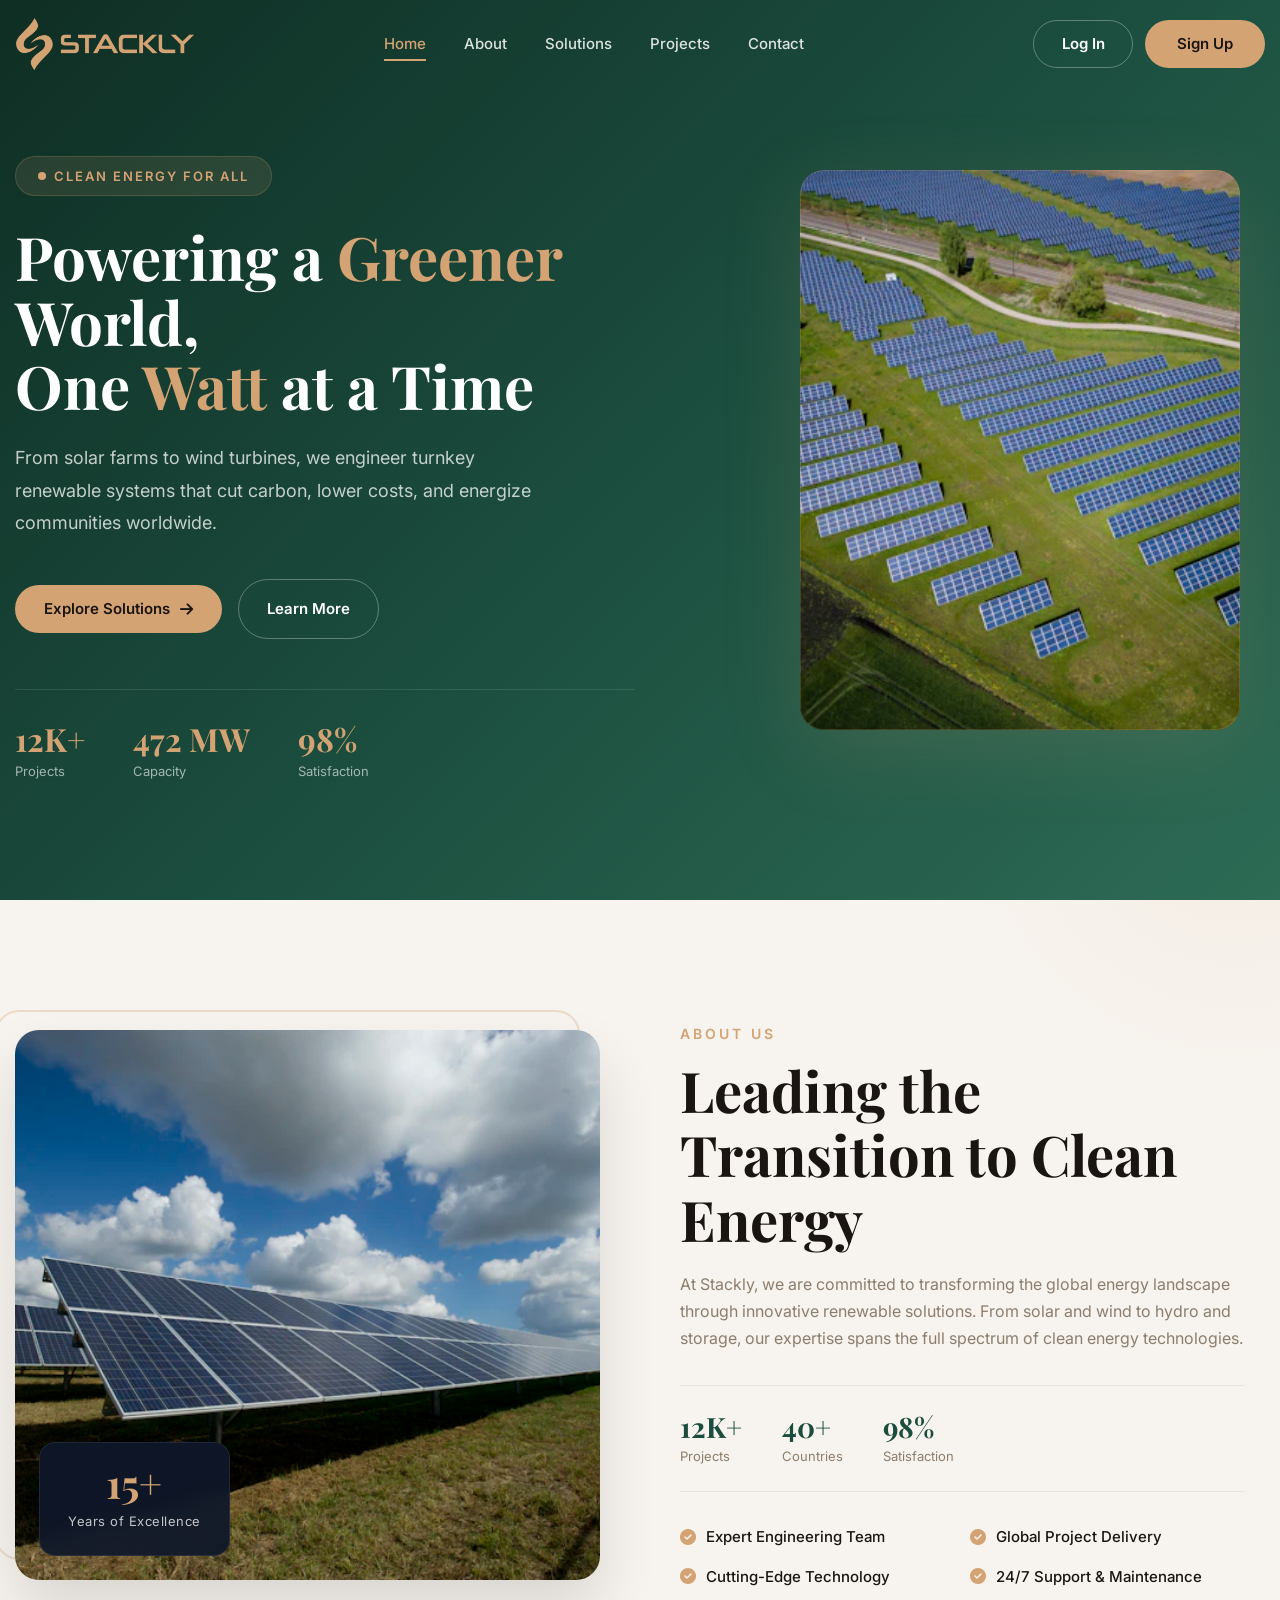
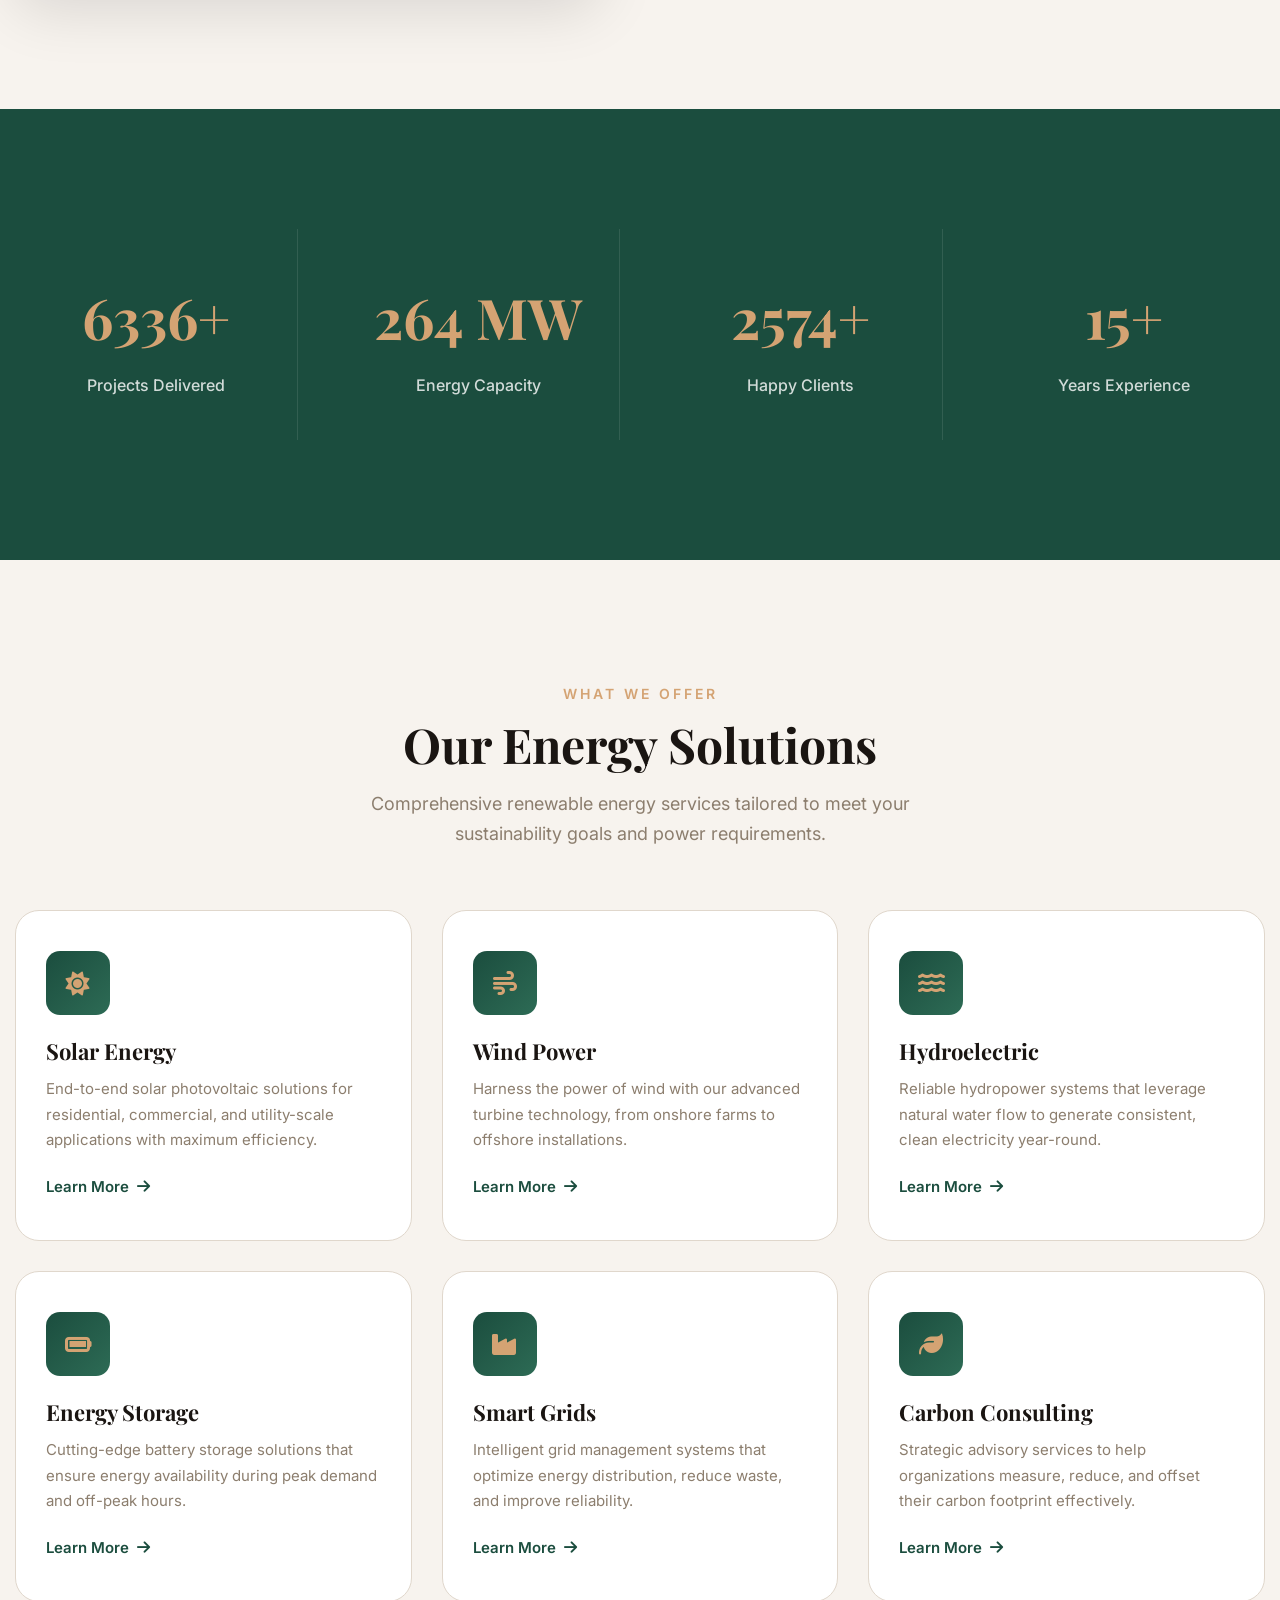
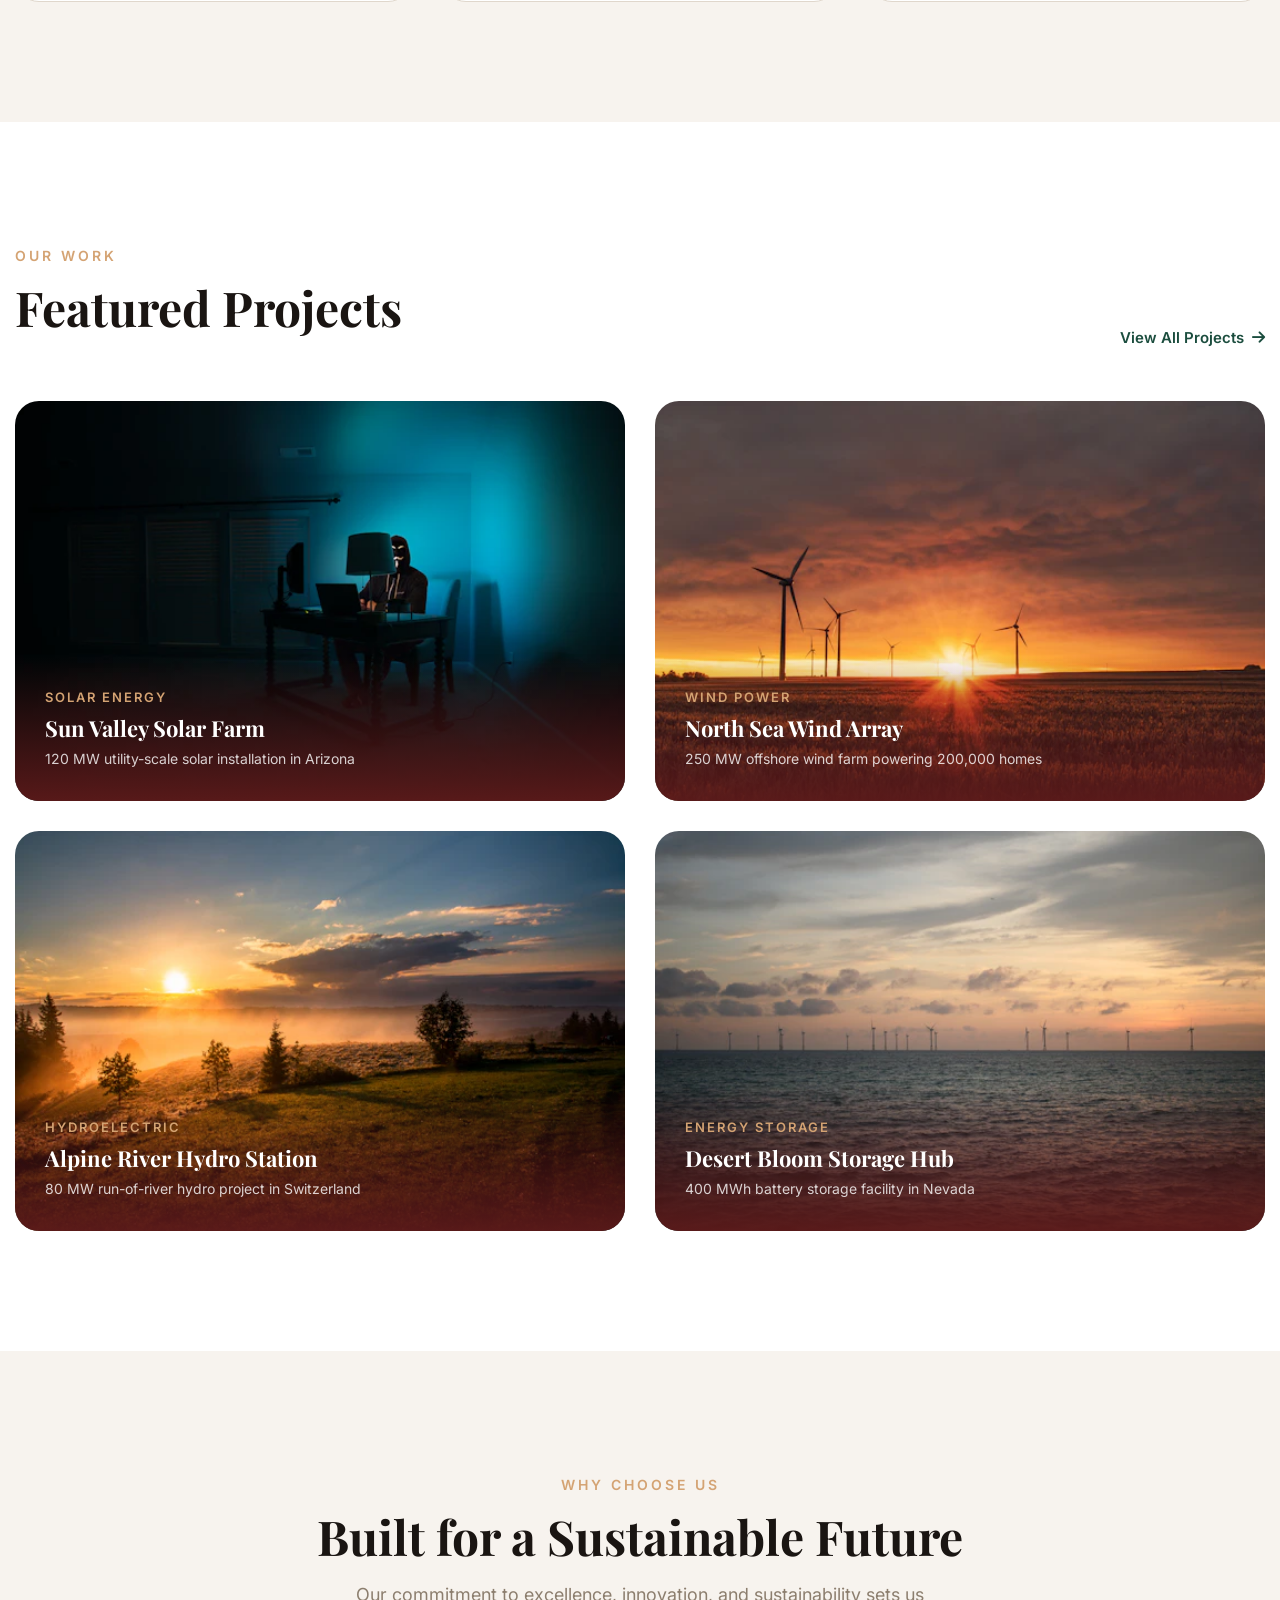
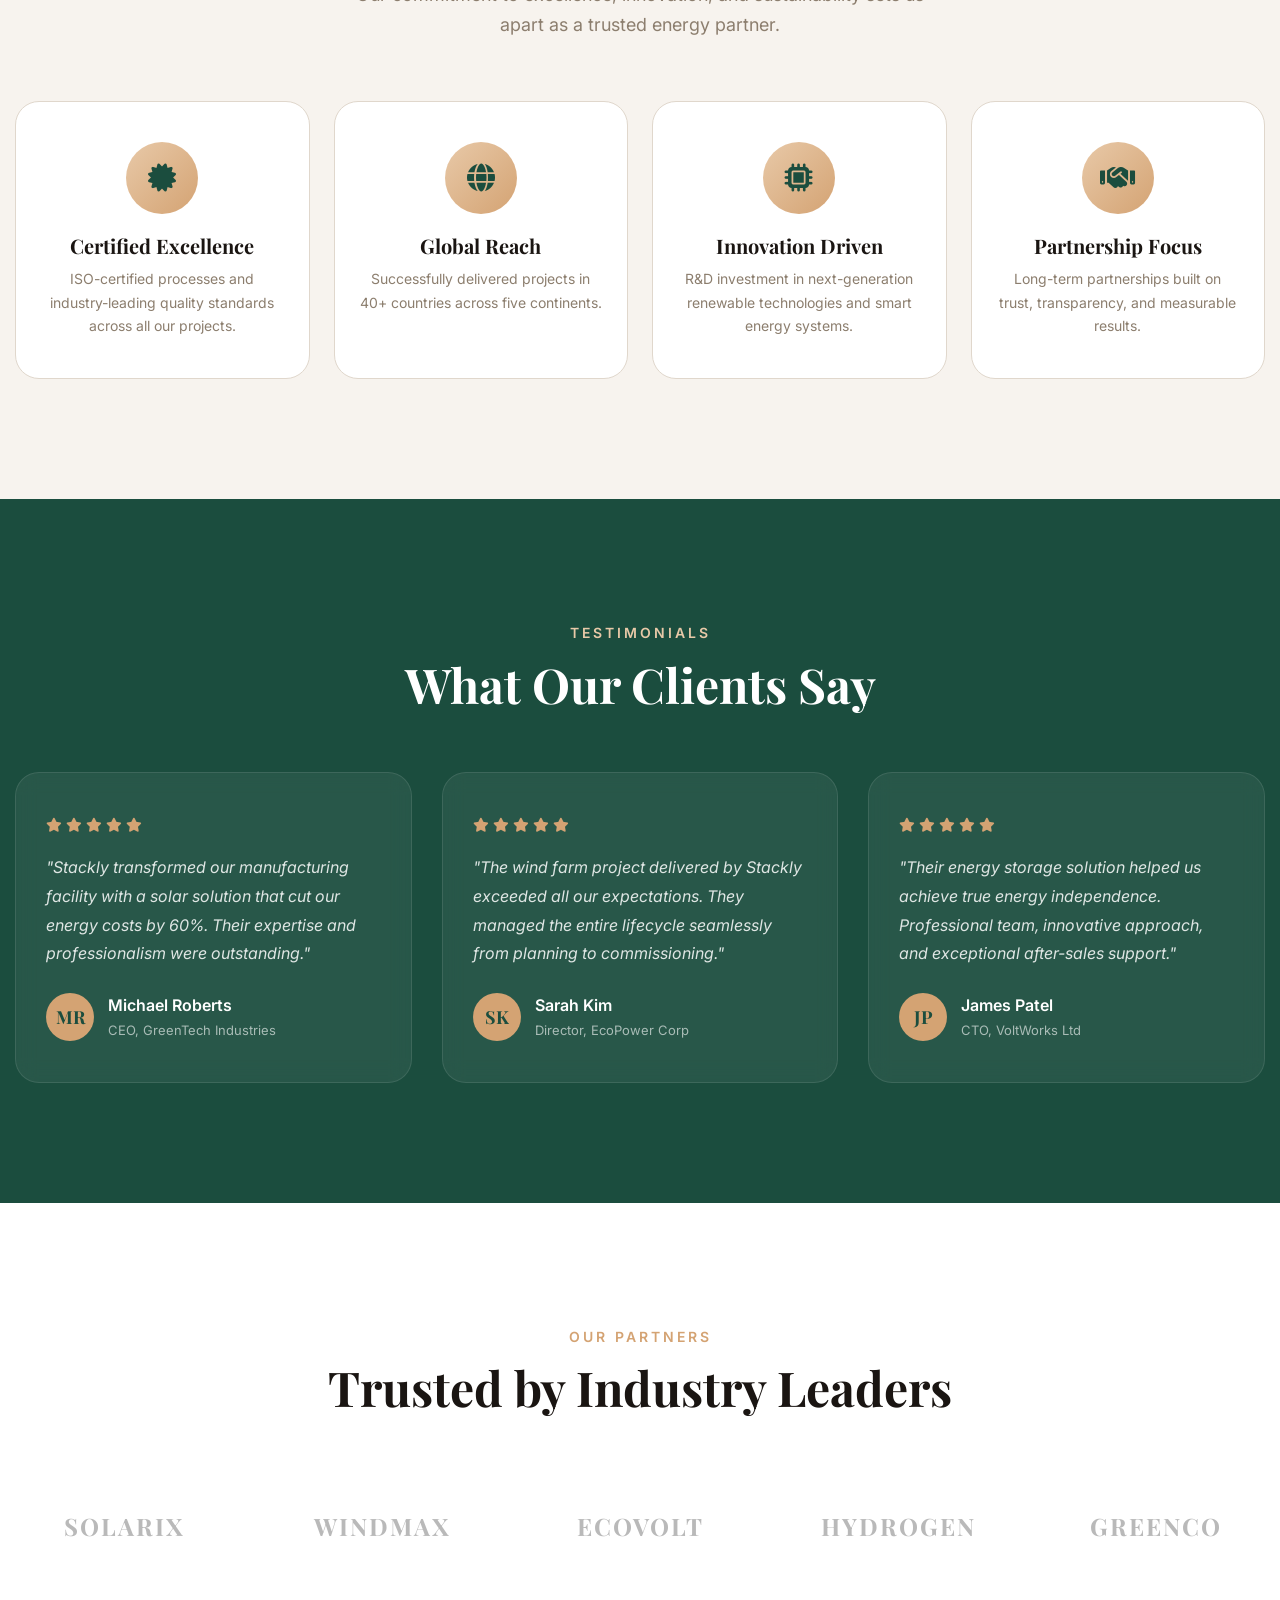
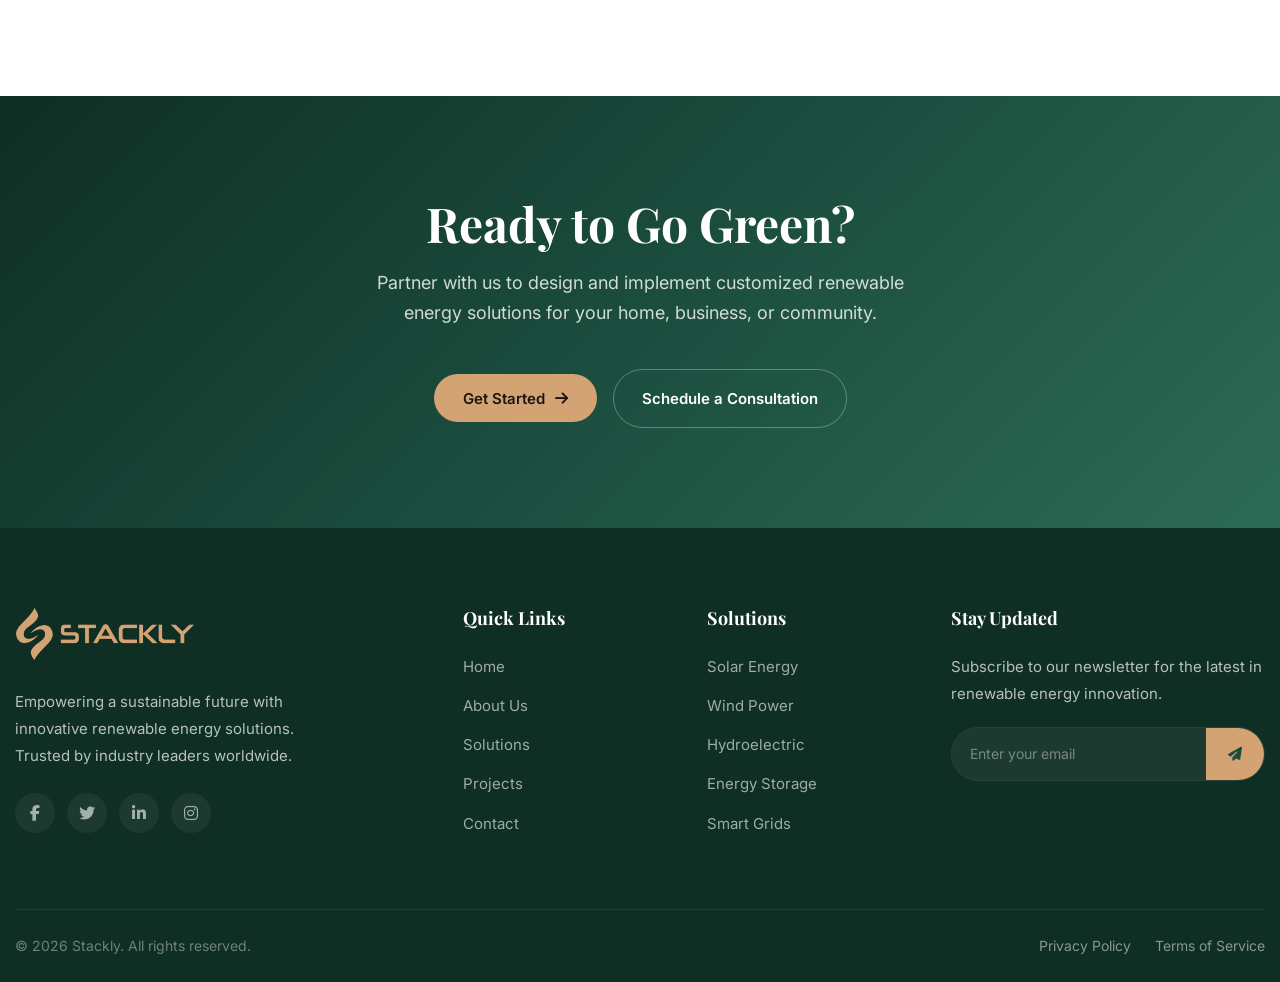
==== index.html @ 45c3df5a "First commit" ====
<!DOCTYPE html>
<html lang="en">

<head>
    <meta charset="UTF-8">
    <meta name="viewport" content="width=device-width, initial-scale=1.0">
    <title>Stackly — Renewable Energy Solutions</title>
    <meta name="description" content="Stackly — Premium Renewable Energy Solutions HTML Template">
    <link rel="icon" href="assets/images/favicon.png">
    <link rel="preconnect" href="https://fonts.googleapis.com">
    <link rel="preconnect" href="https://fonts.gstatic.com" crossorigin>
    <link href="https://fonts.googleapis.com/css2?family=Playfair+Display:wght@400;500;600;700;800&family=Inter:wght@300;400;500;600;700&display=swap" rel="stylesheet">
    <link rel="stylesheet" href="https://cdnjs.cloudflare.com/ajax/libs/font-awesome/6.5.0/css/all.min.css">
    <link rel="stylesheet" href="assets/css/style.css">
    <link rel="stylesheet" href="assets/css/header.css">
</head>

<body>

    <div class="page-wrapper">

        <header class="header">
            <div class="container">
                <nav class="nav">
                    <a href="index.html" class="logo">
                        <img src="assets/logo-stackly.webp" alt="Stackly Logo">
                    </a>

                    <div class="nav__menu" id="nav-menu">
                        <div class="nav__header">
                            <a href="index.html" class="logo">
                                <img src="assets/logo-stackly.webp" alt="Stackly Logo">
                            </a>
                            <button type="button" class="nav__close" id="nav-close" aria-label="Close Menu">
                                <i class="fa-solid fa-xmark"></i>
                            </button>
                        </div>

                        <ul class="nav__list">
                            <li class="nav__item">
                                <a href="index.html" class="nav__link active">Home</a>
                            </li>
                            <li class="nav__item">
                                <a href="#about" class="nav__link">About</a>
                            </li>
                            <li class="nav__item">
                                <a href="#services" class="nav__link">Solutions</a>
                            </li>
                            <li class="nav__item">
                                <a href="#projects" class="nav__link">Projects</a>
                            </li>
                            <li class="nav__item">
                                <a href="#contact" class="nav__link">Contact</a>
                            </li>
                        </ul>

                        <div class="mobile__actions">
                            <a href="login.html" class="login__btn">Log In</a>
                            <a href="signup.html" class="primary-btn">Sign Up</a>
                        </div>
                    </div>

                    <div class="desktop__actions">
                        <a href="login.html" class="login__btn">Log In</a>
                        <a href="signup.html" class="primary-btn">Sign Up</a>
                    </div>

                    <button type="button" class="nav__toggle" id="nav-toggle" aria-label="Open Menu" aria-expanded="false">
                        <span></span>
                        <span></span>
                        <span></span>
                    </button>
                </nav>
            </div>
        </header>

        <div class="nav__overlay" id="nav-overlay"></div>

        <main class="main-content">

            <!-- Hero -->
            <section class="hero" id="home">
                <div class="hero__visual">
                    <div class="hero__image-wrap">
                        <img src="assets/images/hero-image.webp" alt="Renewable Energy Landscape" class="hero__image">
                        <div class="hero__image-glow"></div>
                    </div>
                </div>
                <div class="container">
                    <div class="hero__inner">
                        <div class="hero__content">
                            <div class="hero__badge">Clean Energy For All</div>
                            <h1 class="hero__title">Powering a <span class="hero__rotating" data-words='["Greener","Cleaner","Brighter","Greener"]'>Greener</span> World,<br>One <span>Watt</span> at a Time</h1>
                            <p class="hero__desc">From solar farms to wind turbines, we engineer turnkey renewable systems that cut carbon, lower costs, and energize communities worldwide.</p>
                            <div class="hero__actions">
                                <a href="#services" class="primary-btn">Explore Solutions <i class="fa-solid fa-arrow-right"></i></a>
                                <a href="#about" class="secondary-btn">Learn More</a>
                            </div>
                            <div class="hero__stats">
                                <div class="hero__stat">
                                    <span class="hero__stat-number">12K+</span>
                                    <span class="hero__stat-label">Projects</span>
                                </div>
                                <div class="hero__stat">
                                    <span class="hero__stat-number">500 MW</span>
                                    <span class="hero__stat-label">Capacity</span>
                                </div>
                                <div class="hero__stat">
                                    <span class="hero__stat-number">98%</span>
                                    <span class="hero__stat-label">Satisfaction</span>
                                </div>
                            </div>
                        </div>
                    </div>
                </div>
            </section>

            <!-- About -->
            <section class="about section-padding reveal" id="about">
                <div class="container">
                    <div class="about__inner">
                        <div class="about__media reveal reveal-delay-1">
                            <div class="about__image-frame">
                                <img src="assets/images/about-image.webp" alt="Solar Panel Installation" class="about__img">
                                <div class="about__badge">
                                    <span class="about__badge-number">15+</span>
                                    <span class="about__badge-label">Years of Excellence</span>
                                </div>
                            </div>
                            <div class="about__accent"></div>
                        </div>
                        <div class="about__content reveal reveal-delay-2">
                            <span class="section-subtitle">About Us</span>
                            <h2>Leading the Transition to Clean Energy</h2>
                            <p>At Stackly, we are committed to transforming the global energy landscape through innovative renewable solutions. From solar and wind to hydro and storage, our expertise spans the full spectrum of clean energy technologies.</p>
                            <div class="about__stats">
                                <div class="about__stat">
                                    <span class="about__stat-value">12K+</span>
                                    <span class="about__stat-label">Projects</span>
                                </div>
                                <div class="about__stat">
                                    <span class="about__stat-value">40+</span>
                                    <span class="about__stat-label">Countries</span>
                                </div>
                                <div class="about__stat">
                                    <span class="about__stat-value">98%</span>
                                    <span class="about__stat-label">Satisfaction</span>
                                </div>
                            </div>
                            <div class="about__features">
                                <div class="about__feature">
                                    <i class="fa-solid fa-circle-check"></i>
                                    Expert Engineering Team
                                </div>
                                <div class="about__feature">
                                    <i class="fa-solid fa-circle-check"></i>
                                    Global Project Delivery
                                </div>
                                <div class="about__feature">
                                    <i class="fa-solid fa-circle-check"></i>
                                    Cutting-Edge Technology
                                </div>
                                <div class="about__feature">
                                    <i class="fa-solid fa-circle-check"></i>
                                    24/7 Support & Maintenance
                                </div>
                            </div>
                        </div>
                    </div>
                </div>
            </section>

            <!-- Stats -->
            <section class="stats section-padding reveal">
                <div class="container">
                    <div class="stats__grid">
                        <div class="stats__item reveal reveal-delay-1">
                            <span class="stats__number">12,000+</span>
                            <span class="stats__label">Projects Delivered</span>
                        </div>
                        <div class="stats__item reveal reveal-delay-2">
                            <span class="stats__number">500 MW</span>
                            <span class="stats__label">Energy Capacity</span>
                        </div>
                        <div class="stats__item reveal reveal-delay-3">
                            <span class="stats__number">4,800+</span>
                            <span class="stats__label">Happy Clients</span>
                        </div>
                        <div class="stats__item reveal reveal-delay-4">
                            <span class="stats__number">15+</span>
                            <span class="stats__label">Years Experience</span>
                        </div>
                    </div>
                </div>
            </section>

            <!-- Services -->
            <section class="services section-padding reveal" id="services">
                <div class="container">
                    <div class="services__header reveal">
                        <span class="section-subtitle">What We Offer</span>
                        <h2 class="section-title">Our Energy Solutions</h2>
                        <p class="section-desc">Comprehensive renewable energy services tailored to meet your sustainability goals and power requirements.</p>
                    </div>
                    <div class="services__grid">
                        <div class="service__card reveal reveal-delay-1">
                            <div class="service__icon"><i class="fa-solid fa-sun"></i></div>
                            <h3>Solar Energy</h3>
                            <p>End-to-end solar photovoltaic solutions for residential, commercial, and utility-scale applications with maximum efficiency.</p>
                            <a href="#" class="text-btn">Learn More <i class="fa-solid fa-arrow-right"></i></a>
                        </div>
                        <div class="service__card reveal reveal-delay-2">
                            <div class="service__icon"><i class="fa-solid fa-wind"></i></div>
                            <h3>Wind Power</h3>
                            <p>Harness the power of wind with our advanced turbine technology, from onshore farms to offshore installations.</p>
                            <a href="#" class="text-btn">Learn More <i class="fa-solid fa-arrow-right"></i></a>
                        </div>
                        <div class="service__card reveal reveal-delay-3">
                            <div class="service__icon"><i class="fa-solid fa-water"></i></div>
                            <h3>Hydroelectric</h3>
                            <p>Reliable hydropower systems that leverage natural water flow to generate consistent, clean electricity year-round.</p>
                            <a href="#" class="text-btn">Learn More <i class="fa-solid fa-arrow-right"></i></a>
                        </div>
                        <div class="service__card reveal reveal-delay-4">
                            <div class="service__icon"><i class="fa-solid fa-battery-full"></i></div>
                            <h3>Energy Storage</h3>
                            <p>Cutting-edge battery storage solutions that ensure energy availability during peak demand and off-peak hours.</p>
                            <a href="#" class="text-btn">Learn More <i class="fa-solid fa-arrow-right"></i></a>
                        </div>
                        <div class="service__card reveal reveal-delay-5">
                            <div class="service__icon"><i class="fa-solid fa-industry"></i></div>
                            <h3>Smart Grids</h3>
                            <p>Intelligent grid management systems that optimize energy distribution, reduce waste, and improve reliability.</p>
                            <a href="#" class="text-btn">Learn More <i class="fa-solid fa-arrow-right"></i></a>
                        </div>
                        <div class="service__card reveal reveal-delay-1">
                            <div class="service__icon"><i class="fa-solid fa-leaf"></i></div>
                            <h3>Carbon Consulting</h3>
                            <p>Strategic advisory services to help organizations measure, reduce, and offset their carbon footprint effectively.</p>
                            <a href="#" class="text-btn">Learn More <i class="fa-solid fa-arrow-right"></i></a>
                        </div>
                    </div>
                </div>
            </section>

            <!-- Projects -->
            <section class="projects section-padding reveal" id="projects">
                <div class="container">
                    <div class="projects__header reveal">
                        <div>
                            <span class="section-subtitle">Our Work</span>
                            <h2 class="section-title">Featured Projects</h2>
                        </div>
                        <a href="#" class="text-btn">View All Projects <i class="fa-solid fa-arrow-right"></i></a>
                    </div>
                    <div class="projects__grid">
                        <div class="project__card reveal reveal-delay-1">
                            <img src="assets/images/project-solar.webp" alt="Solar Farm" class="project__img">
                            <div class="project__info">
                                <span>Solar Energy</span>
                                <h3>Sun Valley Solar Farm</h3>
                                <p>120 MW utility-scale solar installation in Arizona</p>
                            </div>
                        </div>
                        <div class="project__card reveal reveal-delay-2">
                            <img src="assets/images/project-wind.webp" alt="Wind Farm" class="project__img">
                            <div class="project__info">
                                <span>Wind Power</span>
                                <h3>North Sea Wind Array</h3>
                                <p>250 MW offshore wind farm powering 200,000 homes</p>
                            </div>
                        </div>
                        <div class="project__card reveal reveal-delay-3">
                            <img src="assets/images/project-hydro.webp" alt="Hydroelectric Dam" class="project__img">
                            <div class="project__info">
                                <span>Hydroelectric</span>
                                <h3>Alpine River Hydro Station</h3>
                                <p>80 MW run-of-river hydro project in Switzerland</p>
                            </div>
                        </div>
                        <div class="project__card reveal reveal-delay-4">
                            <img src="assets/images/project-storage.webp" alt="Battery Storage" class="project__img">
                            <div class="project__info">
                                <span>Energy Storage</span>
                                <h3>Desert Bloom Storage Hub</h3>
                                <p>400 MWh battery storage facility in Nevada</p>
                            </div>
                        </div>
                    </div>
                </div>
            </section>

            <!-- Features -->
            <section class="features section-padding reveal">
                <div class="container">
                    <div class="services__header reveal">
                        <span class="section-subtitle">Why Choose Us</span>
                        <h2 class="section-title">Built for a Sustainable Future</h2>
                        <p class="section-desc">Our commitment to excellence, innovation, and sustainability sets us apart as a trusted energy partner.</p>
                    </div>
                    <div class="features__grid">
                        <div class="features__item reveal reveal-delay-1">
                            <div class="features__item-icon"><i class="fa-solid fa-certificate"></i></div>
                            <h4>Certified Excellence</h4>
                            <p>ISO-certified processes and industry-leading quality standards across all our projects.</p>
                        </div>
                        <div class="features__item reveal reveal-delay-2">
                            <div class="features__item-icon"><i class="fa-solid fa-globe"></i></div>
                            <h4>Global Reach</h4>
                            <p>Successfully delivered projects in 40+ countries across five continents.</p>
                        </div>
                        <div class="features__item reveal reveal-delay-3">
                            <div class="features__item-icon"><i class="fa-solid fa-microchip"></i></div>
                            <h4>Innovation Driven</h4>
                            <p>R&D investment in next-generation renewable technologies and smart energy systems.</p>
                        </div>
                        <div class="features__item reveal reveal-delay-4">
                            <div class="features__item-icon"><i class="fa-solid fa-handshake"></i></div>
                            <h4>Partnership Focus</h4>
                            <p>Long-term partnerships built on trust, transparency, and measurable results.</p>
                        </div>
                    </div>
                </div>
            </section>

            <!-- Testimonials -->
            <section class="testimonials section-padding reveal">
                <div class="container">
                    <div class="services__header reveal">
                        <span class="section-subtitle">Testimonials</span>
                        <h2 class="section-title">What Our Clients Say</h2>
                    </div>
                    <div class="testimonials__grid">
                        <div class="testimonial__card reveal reveal-delay-1">
                            <div class="testimonial__stars">
                                <i class="fa-solid fa-star"></i>
                                <i class="fa-solid fa-star"></i>
                                <i class="fa-solid fa-star"></i>
                                <i class="fa-solid fa-star"></i>
                                <i class="fa-solid fa-star"></i>
                            </div>
                            <p class="testimonial__text">"Stackly transformed our manufacturing facility with a solar solution that cut our energy costs by 60%. Their expertise and professionalism were outstanding."</p>
                            <div class="testimonial__author">
                                <div class="testimonial__avatar">MR</div>
                                <div>
                                    <div class="testimonial__name">Michael Roberts</div>
                                    <div class="testimonial__role">CEO, GreenTech Industries</div>
                                </div>
                            </div>
                        </div>
                        <div class="testimonial__card reveal reveal-delay-2">
                            <div class="testimonial__stars">
                                <i class="fa-solid fa-star"></i>
                                <i class="fa-solid fa-star"></i>
                                <i class="fa-solid fa-star"></i>
                                <i class="fa-solid fa-star"></i>
                                <i class="fa-solid fa-star"></i>
                            </div>
                            <p class="testimonial__text">"The wind farm project delivered by Stackly exceeded all our expectations. They managed the entire lifecycle seamlessly from planning to commissioning."</p>
                            <div class="testimonial__author">
                                <div class="testimonial__avatar">SK</div>
                                <div>
                                    <div class="testimonial__name">Sarah Kim</div>
                                    <div class="testimonial__role">Director, EcoPower Corp</div>
                                </div>
                            </div>
                        </div>
                        <div class="testimonial__card reveal reveal-delay-3">
                            <div class="testimonial__stars">
                                <i class="fa-solid fa-star"></i>
                                <i class="fa-solid fa-star"></i>
                                <i class="fa-solid fa-star"></i>
                                <i class="fa-solid fa-star"></i>
                                <i class="fa-solid fa-star"></i>
                            </div>
                            <p class="testimonial__text">"Their energy storage solution helped us achieve true energy independence. Professional team, innovative approach, and exceptional after-sales support."</p>
                            <div class="testimonial__author">
                                <div class="testimonial__avatar">JP</div>
                                <div>
                                    <div class="testimonial__name">James Patel</div>
                                    <div class="testimonial__role">CTO, VoltWorks Ltd</div>
                                </div>
                            </div>
                        </div>
                    </div>
                </div>
            </section>

            <!-- Partners -->
            <section class="partners section-padding reveal">
                <div class="container">
                    <div class="services__header reveal">
                        <span class="section-subtitle">Our Partners</span>
                        <h2 class="section-title">Trusted by Industry Leaders</h2>
                    </div>
                    <div class="partners__grid">
                        <div class="partners__item reveal reveal-delay-1">
                            <span class="partner__placeholder">SOLARIX</span>
                        </div>
                        <div class="partners__item reveal reveal-delay-2">
                            <span class="partner__placeholder">WINDMAX</span>
                        </div>
                        <div class="partners__item reveal reveal-delay-3">
                            <span class="partner__placeholder">ECOVOLT</span>
                        </div>
                        <div class="partners__item reveal reveal-delay-4">
                            <span class="partner__placeholder">HYDROGEN</span>
                        </div>
                        <div class="partners__item reveal reveal-delay-5">
                            <span class="partner__placeholder">GREENCO</span>
                        </div>
                    </div>
                </div>
            </section>

            <!-- CTA -->
            <section class="cta reveal" id="contact">
                <div class="container">
                    <h2 class="cta__title reveal">Ready to Go Green?</h2>
                    <p class="cta__desc reveal reveal-delay-1">Partner with us to design and implement customized renewable energy solutions for your home, business, or community.</p>
                    <div class="cta__actions reveal reveal-delay-2">
                        <a href="signup.html" class="primary-btn">Get Started <i class="fa-solid fa-arrow-right"></i></a>
                        <a href="#about" class="secondary-btn">Schedule a Consultation</a>
                    </div>
                </div>
            </section>

        </main>

        <footer class="site-footer">
            <div class="container">
                <div class="footer__grid">
                    <div class="footer__brand">
                        <a href="index.html" class="logo">
                            <img src="assets/logo-stackly.webp" alt="Stackly Logo">
                        </a>
                        <p>Empowering a sustainable future with innovative renewable energy solutions. Trusted by industry leaders worldwide.</p>
                        <div class="footer__social">
                            <a href="#" aria-label="Facebook"><i class="fa-brands fa-facebook-f"></i></a>
                            <a href="#" aria-label="Twitter"><i class="fa-brands fa-twitter"></i></a>
                            <a href="#" aria-label="LinkedIn"><i class="fa-brands fa-linkedin-in"></i></a>
                            <a href="#" aria-label="Instagram"><i class="fa-brands fa-instagram"></i></a>
                        </div>
                    </div>
                    <div>
                        <h4 class="footer__heading">Quick Links</h4>
                        <ul class="footer__links">
                            <li><a href="index.html">Home</a></li>
                            <li><a href="#about">About Us</a></li>
                            <li><a href="#services">Solutions</a></li>
                            <li><a href="#projects">Projects</a></li>
                            <li><a href="#contact">Contact</a></li>
                        </ul>
                    </div>
                    <div>
                        <h4 class="footer__heading">Solutions</h4>
                        <ul class="footer__links">
                            <li><a href="#">Solar Energy</a></li>
                            <li><a href="#">Wind Power</a></li>
                            <li><a href="#">Hydroelectric</a></li>
                            <li><a href="#">Energy Storage</a></li>
                            <li><a href="#">Smart Grids</a></li>
                        </ul>
                    </div>
                    <div class="footer__newsletter">
                        <h4 class="footer__heading">Stay Updated</h4>
                        <p>Subscribe to our newsletter for the latest in renewable energy innovation.</p>
                        <form class="footer__form">
                            <input type="email" placeholder="Enter your email" required>
                            <button type="submit"><i class="fa-solid fa-paper-plane"></i></button>
                        </form>
                    </div>
                </div>
                <div class="footer__bottom">
                    <span>&copy; 2026 Stackly. All rights reserved.</span>
                    <div>
                        <a href="#">Privacy Policy</a>
                        <a href="#">Terms of Service</a>
                    </div>
                </div>
            </div>
        </footer>

    </div>

    <script src="assets/js/header.js"></script>
    <script src="assets/js/counter.js"></script>

</body>

</html>
---- assets/css/style.css ----
:root {
    --primary: #1B4D3E;
    --primary-light: #2D6B55;
    --primary-dark: #0F2E24;
    --secondary: #3D7A63;
    --accent: #D4A373;
    --accent-light: #E8C9A8;
    --cream: #F7F3EE;
    --cream-dark: #EBE3D8;
    --white: #FFFFFF;
    --black: #000000;
    --gray-50: #F9F6F2;
    --gray-100: #F0EBE4;
    --gray-200: #E0D7CC;
    --gray-300: #C4B8A8;
    --gray-500: #8C7E6E;
    --gray-700: #4A4036;
    --gray-900: #1A1512;
    --border-color: rgba(27, 77, 62, 0.08);
    --heading-font: 'Playfair Display', serif;
    --body-font: 'Inter', sans-serif;
    --container-width: 1320px;
    --section-space: 120px;
    --radius-sm: 8px;
    --radius-md: 14px;
    --radius-lg: 24px;
    --radius-xl: 32px;
    --shadow-sm: 0 4px 12px rgba(27,77,62,.05);
    --shadow-md: 0 12px 30px rgba(27,77,62,.08);
    --shadow-lg: 0 20px 60px rgba(27,77,62,.12);
    --transition: all .35s ease;
}

*,
*::before,
*::after {
    margin: 0;
    padding: 0;
    box-sizing: border-box;
}

html {
    scroll-behavior: smooth;
}

body {
    font-family: var(--body-font);
    font-size: 16px;
    font-weight: 400;
    line-height: 1.7;
    color: var(--gray-700);
    background: var(--cream);
    overflow-x: hidden;
}

img {
    display: block;
    max-width: 100%;
}

a {
    text-decoration: none;
    color: inherit;
    transition: var(--transition);
}

ul {
    list-style: none;
}

button,
input,
textarea,
select {
    font: inherit;
    border: none;
    outline: none;
}

button {
    cursor: pointer;
    background: transparent;
}

h1, h2, h3, h4, h5, h6 {
    font-family: var(--heading-font);
    color: var(--gray-900);
    line-height: 1.15;
    font-weight: 700;
}

h1 { font-size: 72px; }
h2 { font-size: 56px; }
h3 { font-size: 42px; }
h4 { font-size: 32px; }
h5 { font-size: 24px; }
h6 { font-size: 20px; }

p { margin-bottom: 0; }
small { font-size: 14px; }

.container {
    width: 100%;
    max-width: calc(var(--container-width) + 30px);
    margin-inline: auto;
    padding-inline: 15px;
}

section {
    position: relative;
}

.section-padding {
    padding: var(--section-space) 0;
}

.page-wrapper {
    overflow: hidden;
}

.text-center {
    text-align: center;
}

.d-flex {
    display: flex;
}

.align-center {
    align-items: center;
}

.justify-between {
    justify-content: space-between;
}

.w-100 {
    width: 100%;
}

.section-subtitle {
    display: inline-block;
    font-size: 14px;
    font-weight: 600;
    letter-spacing: 3px;
    text-transform: uppercase;
    color: var(--accent);
    margin-bottom: 12px;
}

.section-title {
    font-size: 48px;
    margin-bottom: 16px;
}

.section-desc {
    font-size: 18px;
    color: var(--gray-500);
    max-width: 600px;
}

.primary-btn {
    display: inline-flex;
    align-items: center;
    justify-content: center;
    gap: 10px;
    min-width: 120px;
    height: 48px;
    padding: 0 28px;
    font-size: 15px;
    font-weight: 600;
    color: var(--white);
    background: var(--primary);
    border: 1px solid transparent;
    border-radius: 999px;
    transition: var(--transition);
}

.primary-btn:hover {
    background: var(--accent);
    color: var(--gray-900);
    transform: translateY(-2px);
    box-shadow: var(--shadow-md);
}

.secondary-btn {
    display: inline-flex;
    align-items: center;
    justify-content: center;
    gap: 10px;
    padding: 16px 28px;
    font-size: 15px;
    font-weight: 600;
    color: var(--primary);
    background: transparent;
    border: 1px solid var(--gray-300);
    border-radius: 999px;
    transition: var(--transition);
}

.secondary-btn:hover {
    color: var(--white);
    background: var(--primary);
    border-color: var(--primary);
    transform: translateY(-2px);
}

.text-btn {
    display: inline-flex;
    align-items: center;
    gap: 8px;
    font-size: 15px;
    font-weight: 600;
    color: var(--primary);
    transition: var(--transition);
}

.text-btn:hover {
    color: var(--accent);
}

.text-btn i {
    transition: var(--transition);
}

.text-btn:hover i {
    transform: translateX(4px);
}

::-webkit-scrollbar {
    width: 8px;
}

::-webkit-scrollbar-track {
    background: var(--cream-dark);
}

::-webkit-scrollbar-thumb {
    background: var(--primary);
    border-radius: 50px;
}

::selection {
    background: var(--primary);
    color: var(--white);
}

.reveal {
    opacity: 0;
    transform: translateY(40px);
    transition: opacity 0.8s ease, transform 0.8s ease;
}

.reveal.active {
    opacity: 1;
    transform: translateY(0);
}

.reveal-delay-1 { transition-delay: 0.1s; }
.reveal-delay-2 { transition-delay: 0.2s; }
.reveal-delay-3 { transition-delay: 0.3s; }
.reveal-delay-4 { transition-delay: 0.4s; }
.reveal-delay-5 { transition-delay: 0.5s; }

.hero {
    min-height: 100vh;
    background: linear-gradient(135deg, var(--primary-dark) 0%, var(--primary) 50%, var(--primary-light) 100%);
    position: relative;
    padding-top: 88px;
}

.hero__visual {
    position: absolute;
    inset: 0;
    z-index: 1;
    pointer-events: none;
    display: flex;
    align-items: center;
    justify-content: flex-end;
    padding-right: 40px;
}

.hero__image-wrap {
    position: relative;
    width: 440px;
    height: 560px;
    border-radius: 24px;
    overflow: hidden;
    box-shadow: 0 20px 80px rgba(212,163,115,0.15);
    animation: heroImageFloat 6s ease-in-out infinite;
}

@keyframes heroImageFloat {
    0%, 100% { transform: translateY(0); }
    50% { transform: translateY(-16px); }
}

.hero__image {
    width: 100%;
    height: 100%;
    object-fit: cover;
    display: block;
    animation: heroImageZoom 12s ease-in-out infinite;
}

@keyframes heroImageZoom {
    0%, 100% { transform: scale(1); }
    50% { transform: scale(1.06); }
}

.hero__image-glow {
    position: absolute;
    inset: 0;
    border-radius: 24px;
    border: 1px solid rgba(212,163,115,0.2);
    animation: heroGlowPulse 3s ease-in-out infinite;
}

@keyframes heroGlowPulse {
    0%, 100% { box-shadow: inset 0 0 40px rgba(212,163,115,0.1); }
    50% { box-shadow: inset 0 0 80px rgba(212,163,115,0.2); }
}

.hero__inner {
    display: flex;
    align-items: center;
    min-height: calc(100vh - 88px);
    position: relative;
    z-index: 2;
}

.hero__content {
    max-width: 620px;
}

.hero__badge {
    display: inline-flex;
    align-items: center;
    gap: 8px;
    font-size: 13px;
    font-weight: 600;
    letter-spacing: 2px;
    text-transform: uppercase;
    color: var(--accent);
    background: rgba(212,163,115,0.12);
    border: 1px solid rgba(212,163,115,0.2);
    padding: 8px 22px;
    border-radius: 50px;
    margin-bottom: 28px;
}

.hero__badge::before {
    content: '';
    width: 8px;
    height: 8px;
    background: var(--accent);
    border-radius: 50%;
    animation: blink 2s ease-in-out infinite;
}

@keyframes blink {
    0%, 100% { opacity: 1; }
    50% { opacity: 0.3; }
}

.hero__title {
    font-size: 60px;
    color: var(--white);
    margin-bottom: 24px;
    line-height: 1.08;
}

.hero__title span {
    color: var(--accent);
}

.hero__desc {
    font-size: 18px;
    color: rgba(255,255,255,0.75);
    max-width: 520px;
    margin-bottom: 40px;
    line-height: 1.8;
}

.hero__actions {
    display: flex;
    align-items: center;
    gap: 16px;
    flex-wrap: wrap;
}

.hero__actions .primary-btn {
    background: var(--accent);
    color: var(--gray-900);
}

.hero__actions .primary-btn:hover {
    background: var(--white);
}

.hero__actions .secondary-btn {
    color: var(--white);
    border-color: rgba(255,255,255,0.3);
}

.hero__actions .secondary-btn:hover {
    background: var(--white);
    color: var(--primary);
    border-color: var(--white);
}

.hero__stats {
    display: flex;
    gap: 48px;
    margin-top: 50px;
    padding: 30px 0 50px;
    border-top: 1px solid rgba(255,255,255,0.1);
}

.hero__stat {
    flex-shrink: 0;
}

.hero__stat-number {
    font-family: var(--heading-font);
    font-size: 32px;
    font-weight: 700;
    color: var(--accent);
    display: block;
    line-height: 1.2;
}

.hero__stat-label {
    font-size: 13px;
    color: rgba(255,255,255,0.6);
    margin-top: 2px;
    display: block;
}

.about {
    background: var(--cream);
    position: relative;
    overflow: hidden;
}

.about::before {
    content: '';
    position: absolute;
    top: -50%;
    right: -20%;
    width: 600px;
    height: 600px;
    background: radial-gradient(circle, rgba(212,163,115,0.08), transparent 70%);
    pointer-events: none;
}

.about__inner {
    display: grid;
    grid-template-columns: 1fr 1fr;
    gap: 80px;
    align-items: center;
}

.about__media {
    position: relative;
}

.about__image-frame {
    position: relative;
    border-radius: 24px;
    overflow: hidden;
    box-shadow: 0 30px 60px rgba(0,0,0,0.12);
}

.about__img {
    width: 100%;
    height: 550px;
    object-fit: cover;
    display: block;
    transition: transform 0.6s ease;
}

.about__image-frame:hover .about__img {
    transform: scale(1.04);
}

.about__badge {
    position: absolute;
    bottom: 24px;
    left: 24px;
    background: rgba(15,23,42,0.92);
    backdrop-filter: blur(12px);
    color: var(--white);
    padding: 20px 28px;
    border-radius: 16px;
    text-align: center;
    border: 1px solid rgba(255,255,255,0.08);
}

.about__badge-number {
    font-family: var(--heading-font);
    font-size: 40px;
    font-weight: 700;
    color: var(--accent);
    display: block;
    line-height: 1;
    margin-bottom: 4px;
}

.about__badge-label {
    font-size: 13px;
    opacity: 0.75;
    letter-spacing: 0.5px;
}

.about__accent {
    position: absolute;
    top: -20px;
    left: -20px;
    width: 100%;
    height: 100%;
    border: 2px solid var(--accent);
    border-radius: 24px;
    z-index: -1;
    opacity: 0.3;
}

.about__content {
    padding-right: 20px;
}

.about__content h2 {
    margin-bottom: 20px;
}

.about__content > p {
    color: var(--gray-500);
    margin-bottom: 32px;
    font-size: 16px;
    line-height: 1.7;
}

.about__stats {
    display: flex;
    gap: 40px;
    margin-bottom: 32px;
    padding: 24px 0;
    border-top: 1px solid rgba(0,0,0,0.06);
    border-bottom: 1px solid rgba(0,0,0,0.06);
}

.about__stat-value {
    font-family: var(--heading-font);
    font-size: 28px;
    font-weight: 700;
    color: var(--primary);
    display: block;
    line-height: 1.2;
}

.about__stat-label {
    font-size: 13px;
    color: var(--gray-500);
    margin-top: 2px;
    display: block;
}

.about__features {
    display: grid;
    grid-template-columns: 1fr 1fr;
    gap: 14px;
}

.about__feature {
    display: flex;
    align-items: center;
    gap: 10px;
    font-size: 15px;
    font-weight: 500;
    color: var(--gray-900);
}

.about__feature i {
    color: var(--accent);
    font-size: 16px;
    flex-shrink: 0;
}

.stats {
    background: var(--primary);
}

.stats__grid {
    display: grid;
    grid-template-columns: repeat(4, 1fr);
    gap: 40px;
}

.stats__item {
    text-align: center;
    padding: 40px 20px;
    border-right: 1px solid rgba(255,255,255,0.1);
}

.stats__item:last-child {
    border-right: none;
}

.stats__number {
    font-family: var(--heading-font);
    font-size: 56px;
    font-weight: 700;
    color: var(--accent);
    display: block;
    margin-bottom: 8px;
}

.stats__label {
    font-size: 16px;
    color: rgba(255,255,255,0.8);
    font-weight: 500;
}

.services {
    background: var(--cream);
}

.services__header {
    text-align: center;
    margin-bottom: 60px;
}

.services__header .section-desc {
    margin: 0 auto;
}

.services__grid {
    display: grid;
    grid-template-columns: repeat(3, 1fr);
    gap: 30px;
}

.service__card {
    background: var(--white);
    padding: 40px 30px;
    border-radius: var(--radius-lg);
    border: 1px solid var(--gray-200);
    transition: var(--transition);
}

.service__card:hover {
    transform: translateY(-8px);
    box-shadow: var(--shadow-lg);
    border-color: transparent;
}

.service__icon {
    width: 64px;
    height: 64px;
    background: linear-gradient(135deg, var(--primary), var(--primary-light));
    border-radius: var(--radius-md);
    display: flex;
    align-items: center;
    justify-content: center;
    font-size: 24px;
    color: var(--accent);
    margin-bottom: 24px;
}

.service__card h3 {
    font-size: 22px;
    margin-bottom: 12px;
}

.service__card p {
    color: var(--gray-500);
    margin-bottom: 20px;
    font-size: 15px;
    line-height: 1.7;
}

.projects {
    background: var(--white);
}

.projects__header {
    display: flex;
    align-items: flex-end;
    justify-content: space-between;
    margin-bottom: 50px;
}

.projects__grid {
    display: grid;
    grid-template-columns: repeat(2, 1fr);
    gap: 30px;
}

.project__card {
    border-radius: var(--radius-lg);
    overflow: hidden;
    position: relative;
    cursor: pointer;
}

.project__card img {
    width: 100%;
    height: 400px;
    object-fit: cover;
    transition: var(--transition);
}

.project__card:hover img {
    transform: scale(1.05);
}

.project__info {
    position: absolute;
    bottom: 0;
    left: 0;
    right: 0;
    padding: 30px;
    background: linear-gradient(transparent, rgba(92,26,26,0.95));
    color: var(--white);
}

.project__info span {
    font-size: 13px;
    font-weight: 600;
    letter-spacing: 2px;
    text-transform: uppercase;
    color: var(--accent);
    margin-bottom: 8px;
    display: block;
}

.project__info h3 {
    font-size: 22px;
    color: var(--white);
    margin-bottom: 6px;
}

.project__info p {
    font-size: 14px;
    opacity: 0.8;
}

.project__card:nth-child(1) { grid-column: 1 / 2; }
.project__card:nth-child(2) { grid-column: 2 / 3; }
.project__card:nth-child(3) { grid-column: 1 / 2; }
.project__card:nth-child(4) { grid-column: 2 / 3; }

.project__img {
    width: 100%;
    height: 400px;
    object-fit: cover;
    transition: transform 0.6s ease;
}

.project__card:hover .project__img {
    transform: scale(1.06);
}

.features {
    background: var(--cream);
}

.features__grid {
    display: grid;
    grid-template-columns: repeat(4, 1fr);
    gap: 24px;
}

.features__item {
    text-align: center;
    padding: 40px 24px;
    background: var(--white);
    border-radius: var(--radius-lg);
    border: 1px solid var(--gray-200);
    transition: var(--transition);
}

.features__item:hover {
    transform: translateY(-6px);
    box-shadow: var(--shadow-md);
}

.features__item-icon {
    width: 72px;
    height: 72px;
    background: linear-gradient(135deg, var(--accent-light), var(--accent));
    border-radius: 50%;
    display: flex;
    align-items: center;
    justify-content: center;
    font-size: 28px;
    color: var(--primary);
    margin: 0 auto 20px;
}

.features__item h4 {
    font-size: 20px;
    margin-bottom: 10px;
}

.features__item p {
    font-size: 14px;
    color: var(--gray-500);
    line-height: 1.7;
}

.testimonials {
    background: var(--primary);
    overflow: hidden;
}

.testimonials .section-subtitle {
    color: var(--accent-light);
}

.testimonials .section-title {
    color: var(--white);
}

.testimonials__grid {
    display: grid;
    grid-template-columns: repeat(3, 1fr);
    gap: 30px;
    margin-top: 50px;
}

.testimonial__card {
    background: rgba(255,255,255,0.06);
    border: 1px solid rgba(255,255,255,0.1);
    border-radius: var(--radius-lg);
    padding: 40px 30px;
    backdrop-filter: blur(10px);
}

.testimonial__stars {
    color: var(--accent);
    margin-bottom: 16px;
    font-size: 14px;
}

.testimonial__text {
    font-size: 16px;
    color: rgba(255,255,255,0.85);
    line-height: 1.8;
    margin-bottom: 24px;
    font-style: italic;
}

.testimonial__author {
    display: flex;
    align-items: center;
    gap: 14px;
}

.testimonial__avatar {
    width: 48px;
    height: 48px;
    border-radius: 50%;
    background: var(--accent);
    display: flex;
    align-items: center;
    justify-content: center;
    font-family: var(--heading-font);
    font-weight: 700;
    color: var(--primary);
    font-size: 18px;
}

.testimonial__name {
    font-weight: 600;
    color: var(--white);
    font-size: 16px;
}

.testimonial__role {
    font-size: 13px;
    color: rgba(255,255,255,0.6);
}

.partners {
    background: var(--white);
}

.partners__grid {
    display: grid;
    grid-template-columns: repeat(5, 1fr);
    gap: 40px;
    align-items: center;
}

.partners__item {
    display: flex;
    align-items: center;
    justify-content: center;
    padding: 30px;
    opacity: 0.5;
    transition: var(--transition);
    filter: grayscale(1);
}

.partners__item:hover {
    opacity: 1;
    filter: grayscale(0);
}

.partners__item img {
    max-height: 50px;
    width: auto;
}

.partner__placeholder {
    font-family: var(--heading-font);
    font-size: 24px;
    font-weight: 700;
    color: var(--gray-300);
    letter-spacing: 2px;
    text-align: center;
}

.cta {
    background: linear-gradient(135deg, var(--primary-dark) 0%, var(--primary) 50%, var(--primary-light) 100%);
    text-align: center;
    padding: 100px 0;
}

.cta__title {
    font-size: 48px;
    color: var(--white);
    margin-bottom: 16px;
}

.cta__desc {
    font-size: 18px;
    color: rgba(255,255,255,0.8);
    max-width: 550px;
    margin: 0 auto 40px;
}

.cta__actions {
    display: flex;
    align-items: center;
    justify-content: center;
    gap: 16px;
    flex-wrap: wrap;
}

.cta__actions .primary-btn {
    background: var(--accent);
    color: var(--gray-900);
}

.cta__actions .primary-btn:hover {
    background: var(--white);
}

.cta__actions .secondary-btn {
    color: var(--white);
    border-color: rgba(255,255,255,0.3);
}

.cta__actions .secondary-btn:hover {
    background: var(--white);
    color: var(--primary);
    border-color: var(--white);
}

.site-footer {
    background: var(--primary-dark);
    color: rgba(255,255,255,0.7);
    padding: 80px 0 0;
}

.footer__grid {
    display: grid;
    grid-template-columns: 2fr 1fr 1fr 1.5fr;
    gap: 40px;
    padding-bottom: 60px;
    border-bottom: 1px solid rgba(255,255,255,0.08);
}

.footer__brand .logo {
    margin-bottom: 20px;
    display: inline-block;
}

.footer__brand p {
    font-size: 15px;
    line-height: 1.8;
    max-width: 320px;
}

.footer__social {
    display: flex;
    gap: 12px;
    margin-top: 24px;
}

.footer__social a {
    width: 40px;
    height: 40px;
    border-radius: 50%;
    background: rgba(255,255,255,0.06);
    display: flex;
    align-items: center;
    justify-content: center;
    color: rgba(255,255,255,0.6);
    transition: var(--transition);
}

.footer__social a:hover {
    background: var(--accent);
    color: var(--primary);
}

.footer__heading {
    font-family: var(--heading-font);
    font-size: 18px;
    font-weight: 700;
    color: var(--white);
    margin-bottom: 24px;
}

.footer__links li {
    margin-bottom: 12px;
}

.footer__links a {
    font-size: 15px;
    color: rgba(255,255,255,0.6);
    transition: var(--transition);
}

.footer__links a:hover {
    color: var(--accent);
    padding-left: 4px;
}

.footer__newsletter p {
    font-size: 15px;
    margin-bottom: 20px;
    line-height: 1.8;
}

.footer__form {
    display: flex;
    gap: 0;
    border-radius: 50px;
    overflow: hidden;
    border: 1px solid rgba(255,255,255,0.1);
}

.footer__form input {
    flex: 1;
    padding: 14px 18px;
    background: rgba(255,255,255,0.06);
    color: var(--white);
    font-size: 14px;
}

.footer__form input::placeholder {
    color: rgba(255,255,255,0.4);
}

.footer__form button {
    padding: 14px 22px;
    background: var(--accent);
    color: var(--primary);
    font-weight: 600;
    font-size: 14px;
    transition: var(--transition);
}

.footer__form button:hover {
    background: var(--white);
}

.footer__bottom {
    display: flex;
    align-items: center;
    justify-content: space-between;
    padding: 24px 0;
    font-size: 14px;
    color: rgba(255,255,255,0.4);
}

.footer__bottom a {
    color: rgba(255,255,255,0.5);
    margin-left: 20px;
}

.footer__bottom a:hover {
    color: var(--accent);
}

@media (max-width: 1199px) {
    h1 { font-size: 56px; }
    h2 { font-size: 44px; }
    h3 { font-size: 34px; }
    .hero__title { font-size: 48px; }
    .hero__image-wrap { width: 360px; height: 460px; }
    .footer__grid { grid-template-columns: 1fr 1fr; }
}

@media (max-width: 991px) {
    :root { --section-space: 80px; }
    .hero { min-height: 100vh; }
    .hero__inner { flex-direction: column; min-height: auto; padding: 40px 0; }
    .hero__content { max-width: 100%; }
    .hero__title { font-size: 40px; }
    .hero__desc { max-width: 100%; }
    .hero__image-wrap { width: 280px; height: 380px; }
    .hero__visual { padding-right: 20px; justify-content: center; }
    .about__inner { grid-template-columns: 1fr; gap: 50px; }
    .about__content { padding-right: 0; }
    .about__img { height: 400px; }
    .about__accent { display: none; }
    .services__grid { grid-template-columns: 1fr 1fr; }
    .projects__grid { grid-template-columns: 1fr; }
    .project__img { height: 280px; }
    .features__grid { grid-template-columns: 1fr 1fr; }
    .testimonials__grid { grid-template-columns: 1fr; }
    .partners__grid { grid-template-columns: repeat(3, 1fr); }
    .section-title { font-size: 36px; }
    .cta__title { font-size: 36px; }
}

@media (max-width: 767px) {
    :root { --section-space: 60px; }
    h1 { font-size: 36px; }
    h2 { font-size: 32px; }
    h3 { font-size: 26px; }
    .hero { height: auto; min-height: 100vh; }
    .hero__inner { flex-direction: column; min-height: auto; padding: 20px 0; }
    .hero__title { font-size: 32px; }
    .hero__badge { font-size: 11px; padding: 6px 16px; }
    .hero__image-wrap { width: 200px; height: 280px; }
    .hero__visual { padding-right: 0; justify-content: center; }
    .hero__stats { gap: 32px; flex-wrap: wrap; }
    .hero__stat-number { font-size: 26px; }
    .hero__actions .primary-btn,
    .hero__actions .secondary-btn { min-width: 0; padding: 14px 24px; font-size: 14px; }
    .services__grid { grid-template-columns: 1fr; }
    .features__grid { grid-template-columns: 1fr; }
    .stats__grid { grid-template-columns: 1fr 1fr; }
    .partners__grid { grid-template-columns: repeat(2, 1fr); }
    .about__features { grid-template-columns: 1fr; }
    .about__stats { gap: 24px; flex-wrap: wrap; }
    .about__img { height: 300px; }
    .about__badge { bottom: 16px; left: 16px; padding: 14px 20px; }
    .about__badge-number { font-size: 32px; }
    .footer__grid { grid-template-columns: 1fr; }
    .footer__bottom { flex-direction: column; gap: 12px; text-align: center; }
    .projects__header { flex-direction: column; gap: 16px; align-items: flex-start; }
    .project__card img,
    .project__img { height: 260px; }
    .project__info { padding: 20px; }
    .project__info h3 { font-size: 18px; }
    .service__card { padding: 30px 20px; }
    .service__card h3 { font-size: 20px; }
    .testimonial__card { padding: 30px 20px; }
    .features__item { padding: 30px 16px; }
    .cta { padding: 60px 0; }
    .cta__title { font-size: 32px; }
    .cta__desc { font-size: 16px; }
    .cta__actions .primary-btn,
    .cta__actions .secondary-btn { font-size: 14px; padding: 14px 24px; }
    .partners__item { padding: 20px; }
    .partner__placeholder { font-size: 18px; }
    .footer__form { flex-direction: column; border-radius: 12px; }
    .footer__form input { border-bottom: 1px solid rgba(255,255,255,0.1); }
    .footer__form button { width: 100%; justify-content: center; border-radius: 0; }
    .footer__social { justify-content: center; }
    .footer__brand p { max-width: 100%; }
}

@media (max-width: 480px) {
    :root { --section-space: 40px; --container-width: 100%; }
    .container { padding-inline: 16px; }
    h1 { font-size: 28px; }
    h2 { font-size: 26px; }
    h3 { font-size: 22px; }
    h4 { font-size: 20px; }
    .section-title { font-size: 26px; }
    .section-subtitle { font-size: 12px; letter-spacing: 2px; }
    .section-desc { font-size: 15px; }
    .hero { min-height: auto; padding-top: 64px; display: flex; flex-direction: column; }
    .hero > .container { order: 1; }
    .hero__inner { padding: 16px 0; gap: 24px; }
    .hero__title { font-size: 26px; margin-bottom: 16px; }
    .hero__desc { font-size: 15px; margin-bottom: 24px; }
    .hero__badge { font-size: 10px; padding: 5px 14px; margin-bottom: 20px; }
    .hero__image-wrap { width: 160px; height: 220px; border-radius: 16px; }
    .hero__visual { position: relative; inset: auto; padding: 0; justify-content: center; margin-top: 8px; order: 2; }
    .hero__stats { gap: 20px; margin-top: 24px; padding: 20px 0 24px; flex-direction: column; align-items: center; }
    .hero__stat { text-align: center; }
    .hero__stat-number { font-size: 22px; }
    .hero__actions { flex-direction: column; width: 100%; }
    .hero__actions .primary-btn,
    .hero__actions .secondary-btn { width: 100%; }
    .about__img { height: 220px; border-radius: 16px; }
    .about__image-frame { border-radius: 16px; }
    .about__badge { bottom: 12px; left: 12px; padding: 12px 16px; border-radius: 12px; }
    .about__badge-number { font-size: 24px; }
    .about__badge-label { font-size: 11px; }
    .about__inner { gap: 30px; }
    .about__stats { flex-direction: column; gap: 16px; align-items: center; text-align: center; padding: 20px 0; }
    .about__features { gap: 10px; }
    .about__feature { font-size: 14px; }
    .about__accent { display: none; }
    .stats__grid { grid-template-columns: 1fr; gap: 0; }
    .stats__item { border-right: none; border-bottom: 1px solid rgba(255,255,255,0.1); padding: 28px 16px; }
    .stats__item:last-child { border-bottom: none; }
    .stats__number { font-size: 36px; }
    .stats__label { font-size: 14px; }
    .services__header { margin-bottom: 32px; }
    .services__grid { gap: 16px; }
    .service__card { padding: 24px 16px; }
    .service__icon { width: 48px; height: 48px; font-size: 18px; margin-bottom: 16px; }
    .service__card h3 { font-size: 18px; }
    .service__card p { font-size: 14px; }
    .projects__header { margin-bottom: 24px; }
    .projects__grid { grid-template-columns: 1fr; gap: 16px; }
    .project__card img,
    .project__img { height: 200px; }
    .project__info { padding: 16px; }
    .project__info span { font-size: 11px; }
    .project__info h3 { font-size: 16px; }
    .project__info p { font-size: 13px; }
    .features__grid { gap: 16px; }
    .features__item { padding: 24px 16px; }
    .features__item-icon { width: 56px; height: 56px; font-size: 22px; margin-bottom: 14px; }
    .features__item h4 { font-size: 17px; }
    .features__item p { font-size: 13px; }
    .testimonials__grid { gap: 16px; margin-top: 24px; }
    .testimonial__card { padding: 24px 16px; }
    .testimonial__text { font-size: 14px; }
    .partners__grid { grid-template-columns: 1fr 1fr; gap: 12px; }
    .partners__item { padding: 16px; }
    .partner__placeholder { font-size: 16px; }
    .cta { padding: 50px 0; }
    .cta__title { font-size: 26px; }
    .cta__desc { font-size: 15px; }
    .cta__actions { flex-direction: column; width: 100%; }
    .cta__actions .primary-btn,
    .cta__actions .secondary-btn { width: 100%; }
    .site-footer { padding: 50px 0 0; }
    .footer__grid { gap: 30px; padding-bottom: 30px; }
    .footer__heading { font-size: 16px; margin-bottom: 16px; }
    .footer__links li { margin-bottom: 10px; }
    .footer__links a { font-size: 14px; }
    .footer__newsletter p { font-size: 14px; }
    .footer__bottom { font-size: 13px; gap: 8px; }
    .footer__bottom a { margin: 0 10px; }
    .footer__form { flex-direction: column; border-radius: 12px; }
    .footer__form input { padding: 12px 16px; font-size: 14px; }
    .footer__form button { width: 100%; padding: 12px; justify-content: center; }
}
---- assets/css/header.css ----
.header {
    position: absolute;
    top: 0;
    left: 0;
    width: 100%;
    z-index: 999;
    transition: 0.4s ease;
}

.header.sticky {
    position: fixed;
    background: rgba(247, 243, 238, 0.92);
    backdrop-filter: blur(20px);
    box-shadow: 0 10px 40px rgba(27,77,62,.08);
    animation: headerSticky .4s ease;
}

@keyframes headerSticky {
    from { transform: translateY(-100%); }
    to { transform: translateY(0); }
}

.nav {
    min-height: 88px;
    display: grid;
    grid-template-columns: auto 1fr auto;
    align-items: center;
}

.logo {
    display: flex;
    align-items: center;
}

.logo img {
    max-width: 180px;
    width: 100%;
    height: auto;
}

.nav__menu {
    justify-self: center;
}

.nav__list {
    display: flex;
    align-items: center;
    gap: 38px;
}

.nav__link {
    position: relative;
    font-size: 15px;
    font-weight: 500;
    color: rgba(255,255,255,0.85);
    transition: var(--transition);
}

.header.sticky .nav__link {
    color: var(--gray-900);
}

.nav__link:hover,
.nav__link.active {
    color: var(--accent);
}

.nav__link::after {
    content: "";
    position: absolute;
    left: 0;
    bottom: -8px;
    width: 0;
    height: 2px;
    background: var(--accent);
    transition: var(--transition);
}

.nav__link:hover::after,
.nav__link.active::after {
    width: 100%;
}

.desktop__actions {
    display: flex;
    align-items: center;
    gap: 12px;
    margin-left: 40px;
}

.login__btn {
    display: inline-flex;
    align-items: center;
    justify-content: center;
    min-width: 100px;
    height: 48px;
    padding: 0 24px;
    font-size: 15px;
    font-weight: 600;
    color: var(--white);
    border: 1px solid rgba(255,255,255,0.3);
    border-radius: 999px;
    transition: var(--transition);
}

.header.sticky .login__btn {
    color: var(--gray-900);
    border-color: var(--gray-300);
}

.login__btn:hover {
    color: var(--accent);
    border-color: var(--accent);
    background: rgba(196,149,106,0.1);
}

.header.sticky .login__btn:hover {
    color: var(--accent);
    border-color: var(--accent);
    background: rgba(196,149,106,0.1);
}

.desktop__actions .primary-btn {
    background: var(--accent);
    color: var(--gray-900);
}

.desktop__actions .primary-btn:hover {
    background: var(--white);
    color: var(--primary);
}

.header.sticky .desktop__actions .primary-btn {
    background: var(--primary);
    color: var(--white);
}

.header.sticky .desktop__actions .primary-btn:hover {
    background: var(--accent);
    color: var(--gray-900);
}

.nav__toggle {
    display: none;
    width: 44px;
    height: 44px;
    position: relative;
    cursor: pointer;
}

.nav__toggle span {
    position: absolute;
    left: 50%;
    width: 22px;
    height: 2px;
    background: var(--white);
    transform: translateX(-50%);
    transition: var(--transition);
}

.header.sticky .nav__toggle span {
    background: var(--gray-900);
}

.nav__toggle span:nth-child(1) { top: 14px; }
.nav__toggle span:nth-child(2) { top: 21px; }
.nav__toggle span:nth-child(3) { top: 28px; }

.nav__toggle.active span:nth-child(1) {
    top: 21px;
    transform: translateX(-50%) rotate(45deg);
}

.nav__toggle.active span:nth-child(2) {
    opacity: 0;
}

.nav__toggle.active span:nth-child(3) {
    top: 21px;
    transform: translateX(-50%) rotate(-45deg);
}

.nav__header {
    display: none;
}

.mobile__actions {
    display: none;
}

.nav__overlay {
    position: fixed;
    inset: 0;
    background: rgba(15, 46, 36, 0.7);
    opacity: 0;
    visibility: hidden;
    transition: .4s ease;
    z-index: 998;
}

.nav__overlay.show {
    opacity: 1;
    visibility: visible;
}

@media (max-width: 991px) {
    .nav {
        min-height: 80px;
        grid-template-columns: auto auto;
    }

    .nav__toggle {
        display: block;
        justify-self: end;
        z-index: 1001;
    }

    .desktop__actions {
        display: none;
    }

    .nav__menu {
        position: fixed;
        top: 0;
        right: -100%;
        width: 340px;
        max-width: 90%;
        height: 100vh;
        background: var(--cream);
        padding: 30px;
        display: flex;
        flex-direction: column;
        transition: .4s ease;
        z-index: 1000;
    }

    .nav__menu.show-menu {
        right: 0;
    }

    .nav__header {
        display: flex;
        align-items: center;
        justify-content: space-between;
        margin-bottom: 50px;
    }

    .nav__close {
        font-size: 24px;
        color: var(--gray-900);
        cursor: pointer;
    }

    .nav__list {
        flex-direction: column;
        align-items: flex-start;
        gap: 24px;
    }

    .nav__link {
        font-size: 18px;
        color: var(--gray-900);
    }

    .nav__link::after {
        display: none;
    }

    .mobile__actions {
        display: flex;
        flex-direction: column;
        gap: 12px;
        margin-top: auto;
    }

    .mobile__actions .login__btn {
        width: 100%;
        color: var(--gray-900);
        border-color: var(--gray-300);
    }

    .mobile__actions .login__btn:hover {
        color: var(--accent);
        border-color: var(--accent);
    }

    .mobile__actions .primary-btn {
        width: 100%;
        justify-content: center;
    }
}

@media (max-width: 767px) {
    .nav__menu { width: 100%; max-width: 100%; }
    .logo img { max-width: 140px; }
}

@media (max-width: 480px) {
    .nav { min-height: 64px; }
    .nav__menu { padding: 20px; }
    .nav__header { margin-bottom: 30px; }
    .nav__header .logo img { max-width: 120px; }
    .nav__list { gap: 18px; }
    .nav__link { font-size: 16px; }
    .mobile__actions { gap: 10px; }
    .mobile__actions .primary-btn,
    .mobile__actions .login__btn { font-size: 14px; height: 44px; }
    .nav__toggle { width: 36px; height: 36px; }
    .nav__toggle span:nth-child(1) { top: 11px; }
    .nav__toggle span:nth-child(2) { top: 17px; }
    .nav__toggle span:nth-child(3) { top: 23px; }
    .nav__toggle.active span:nth-child(1) { top: 17px; }
    .nav__toggle.active span:nth-child(3) { top: 17px; }
    .nav__overlay.show { opacity: 1; visibility: visible; }
}
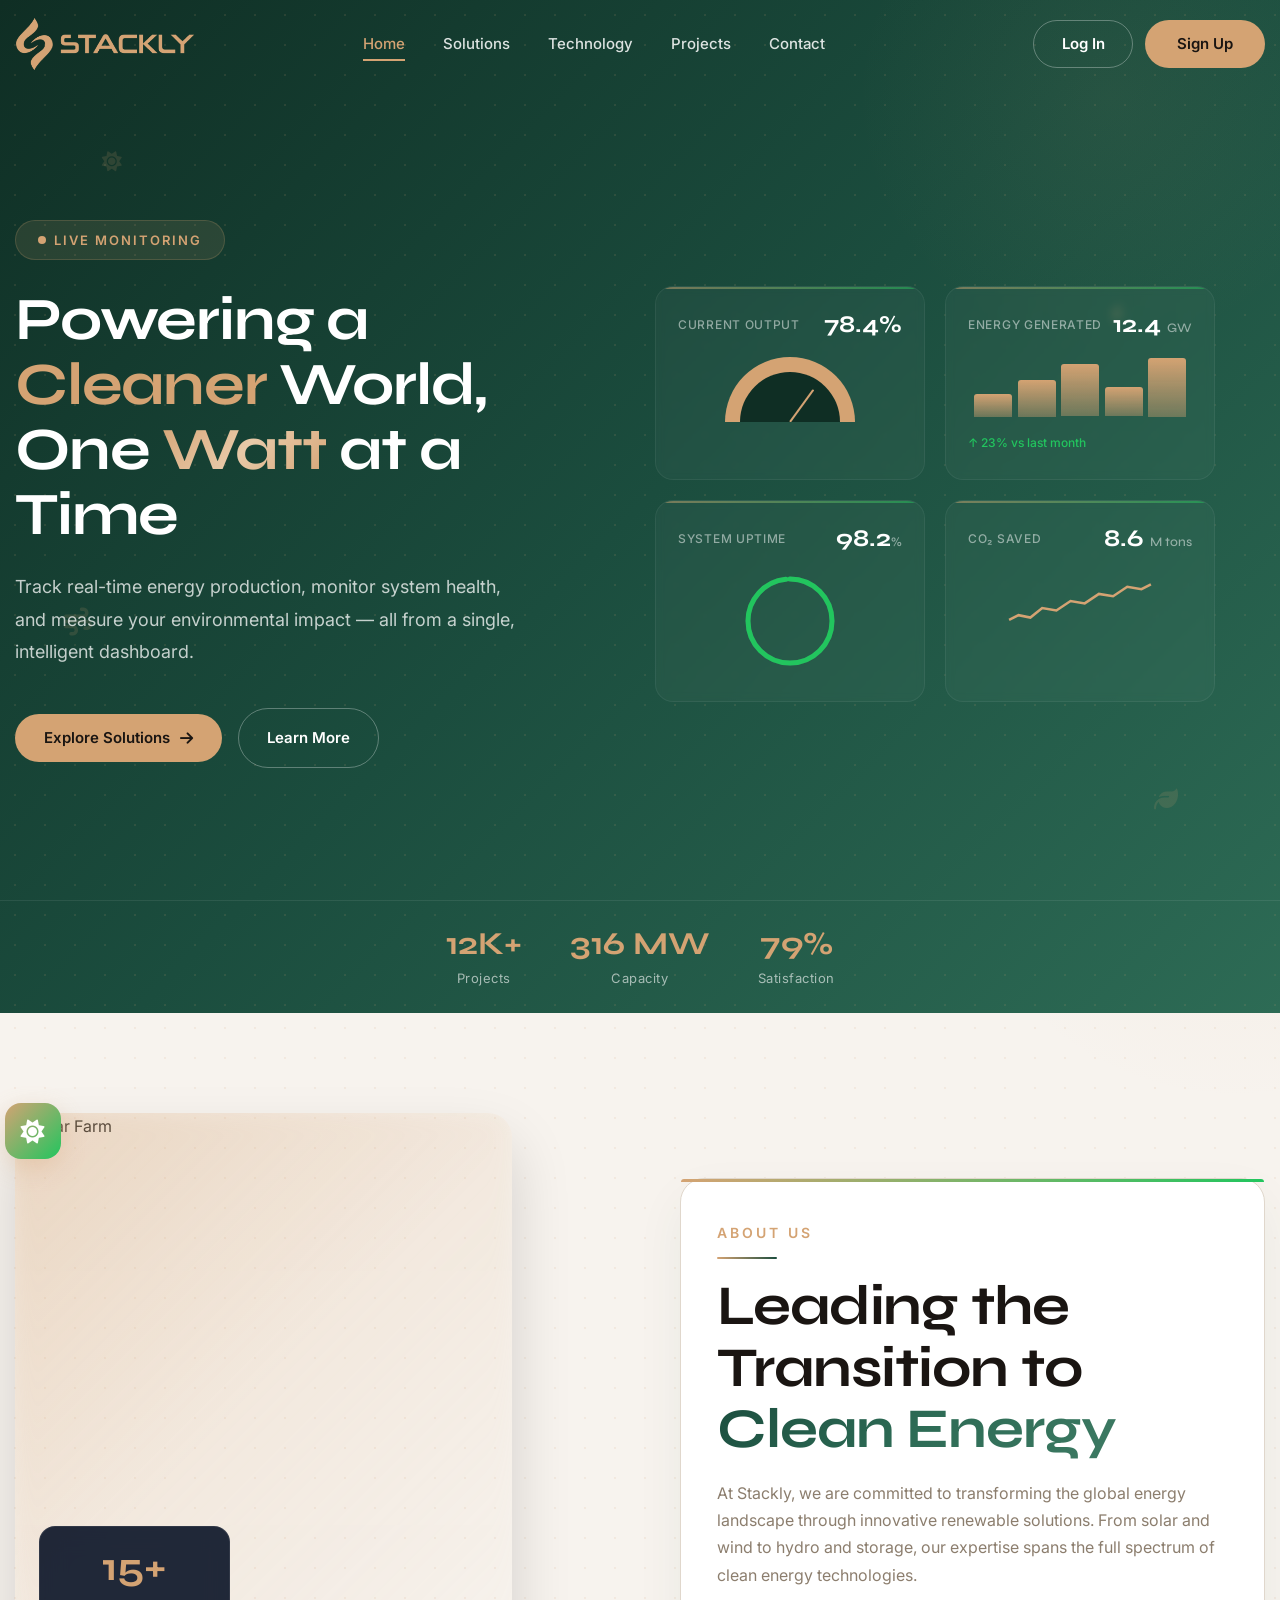
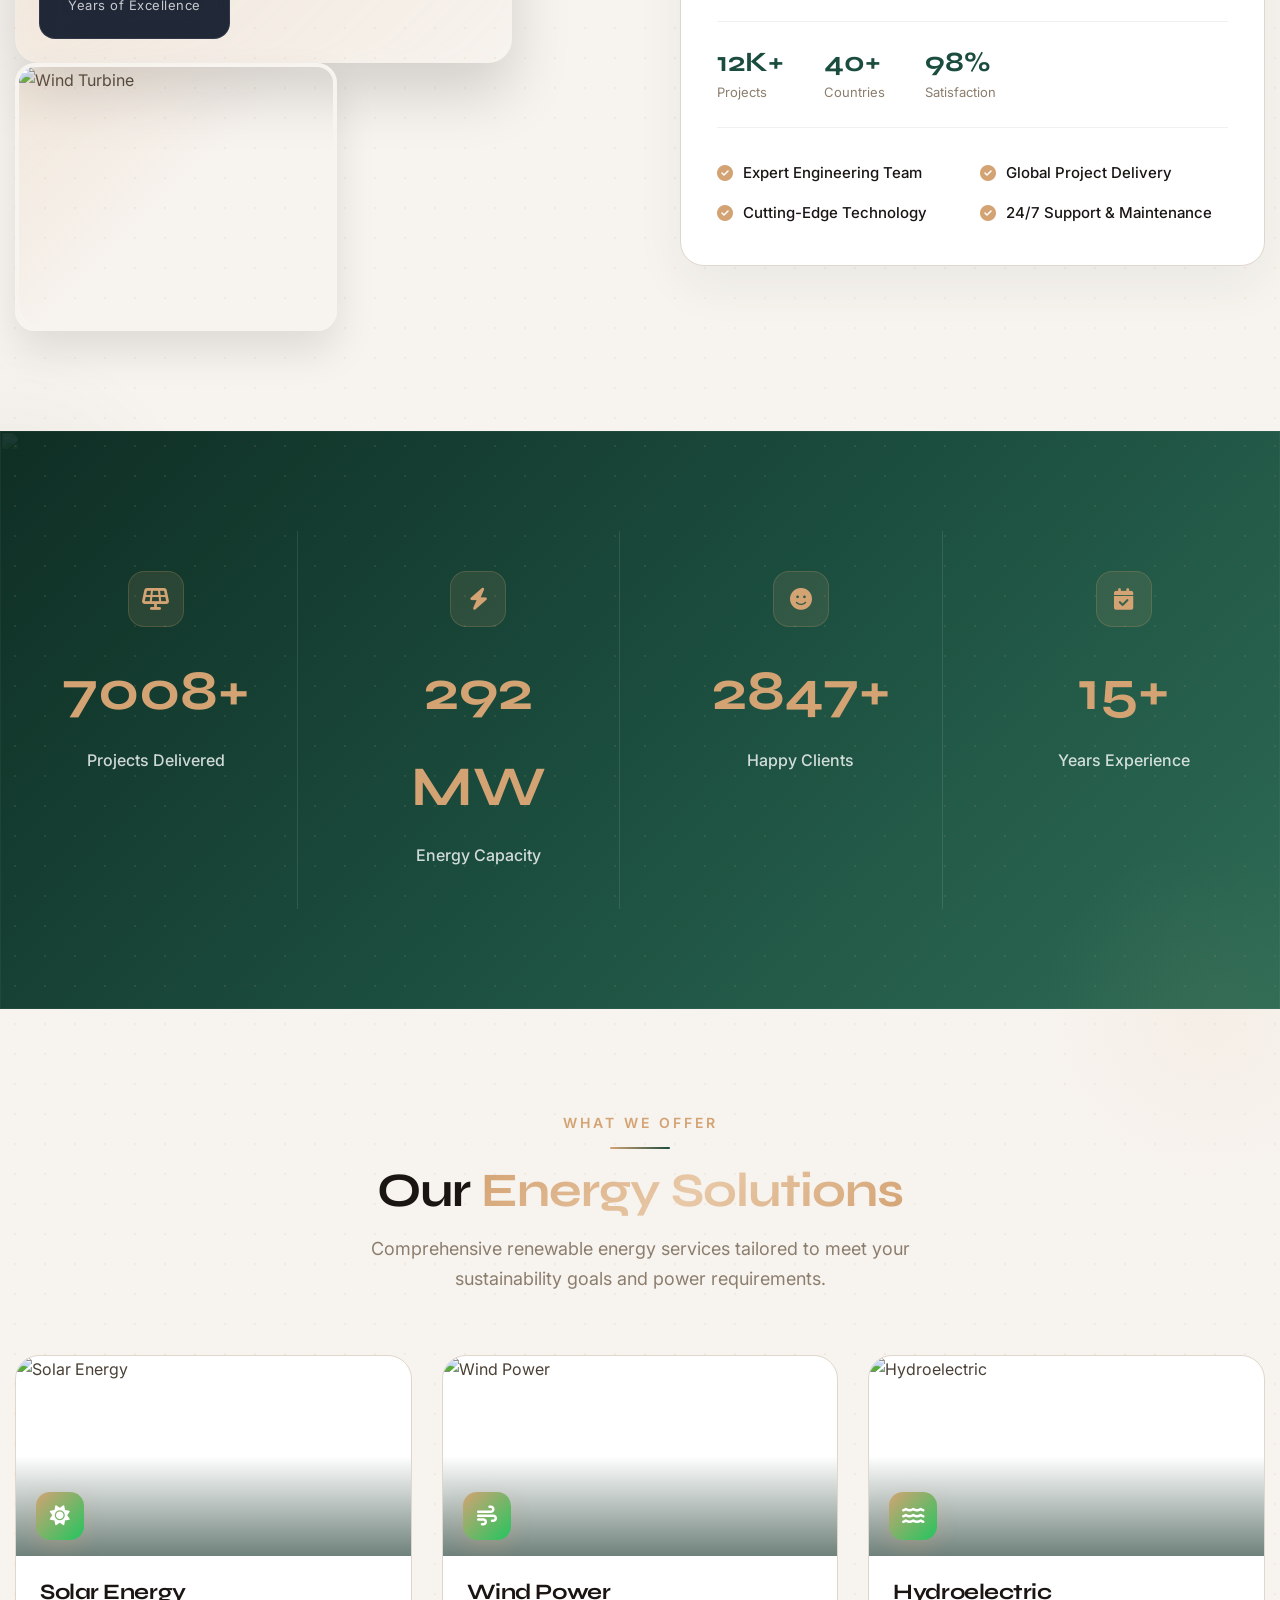
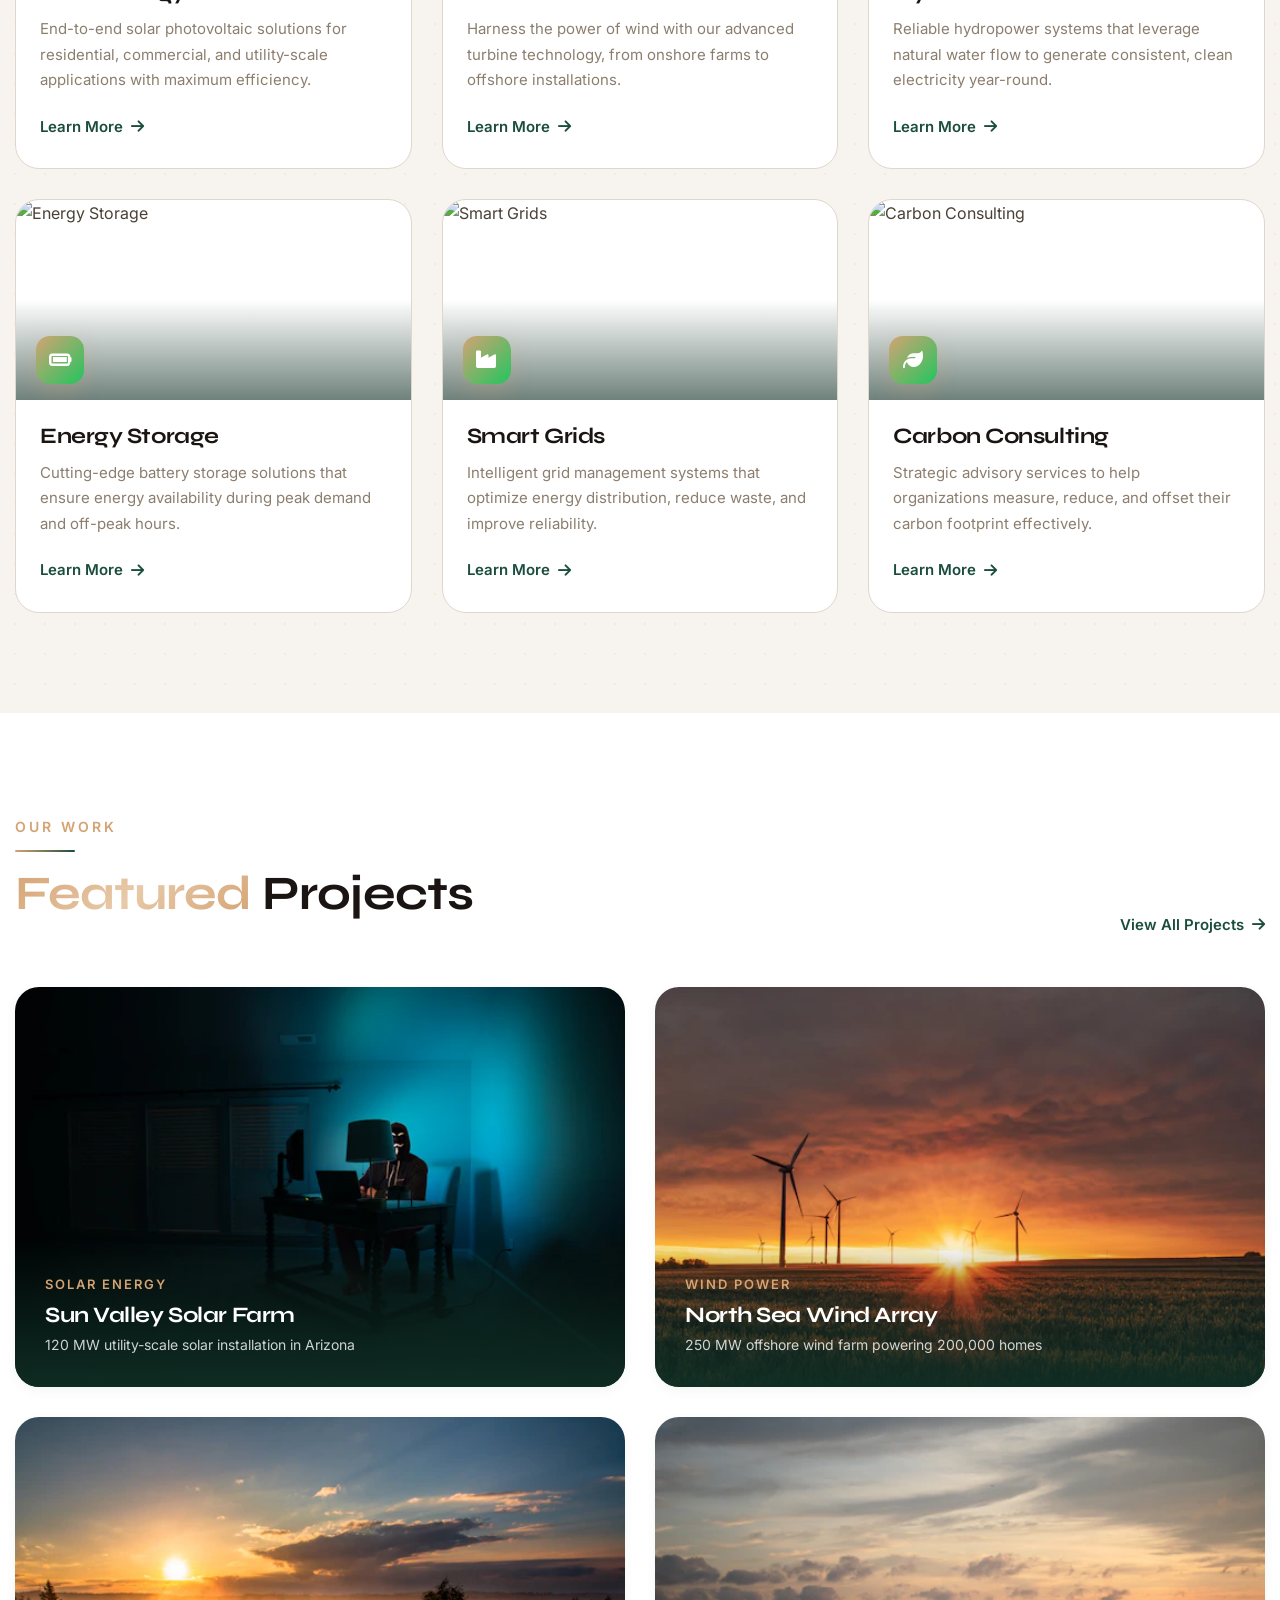
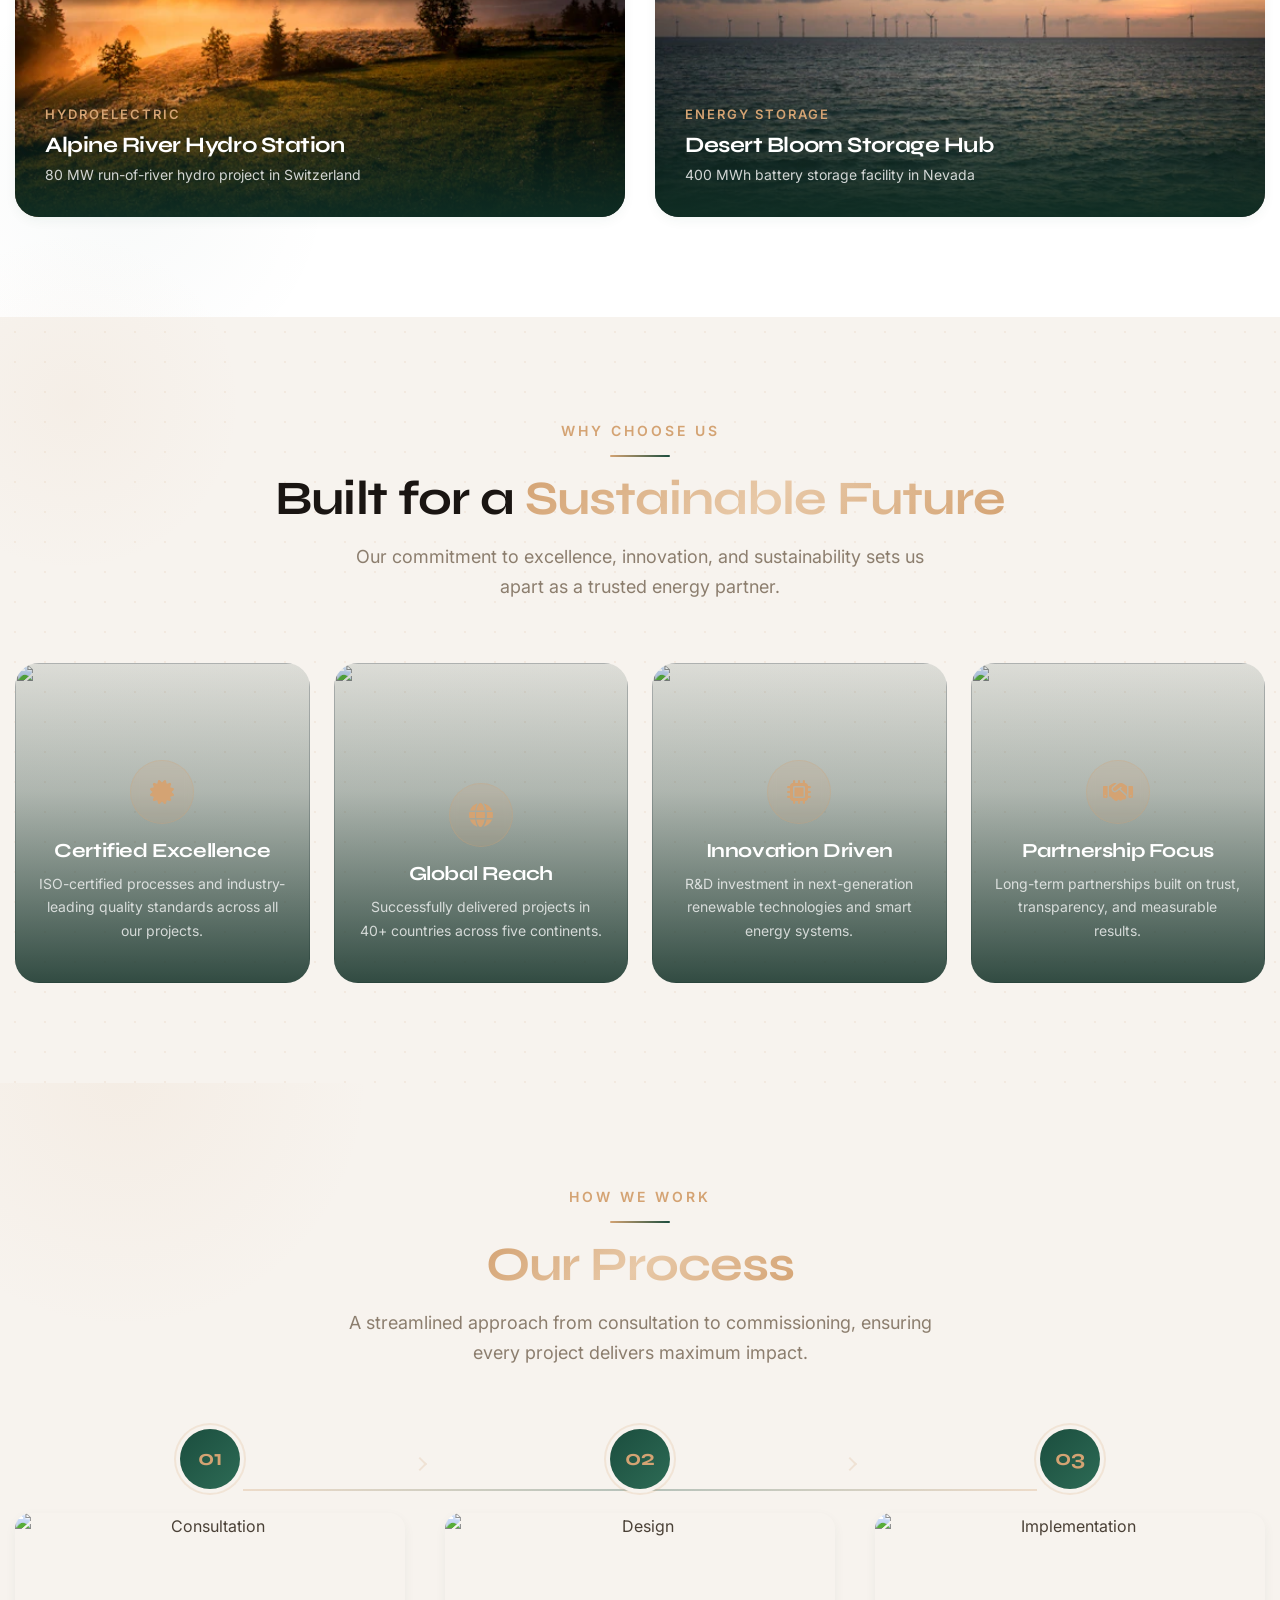
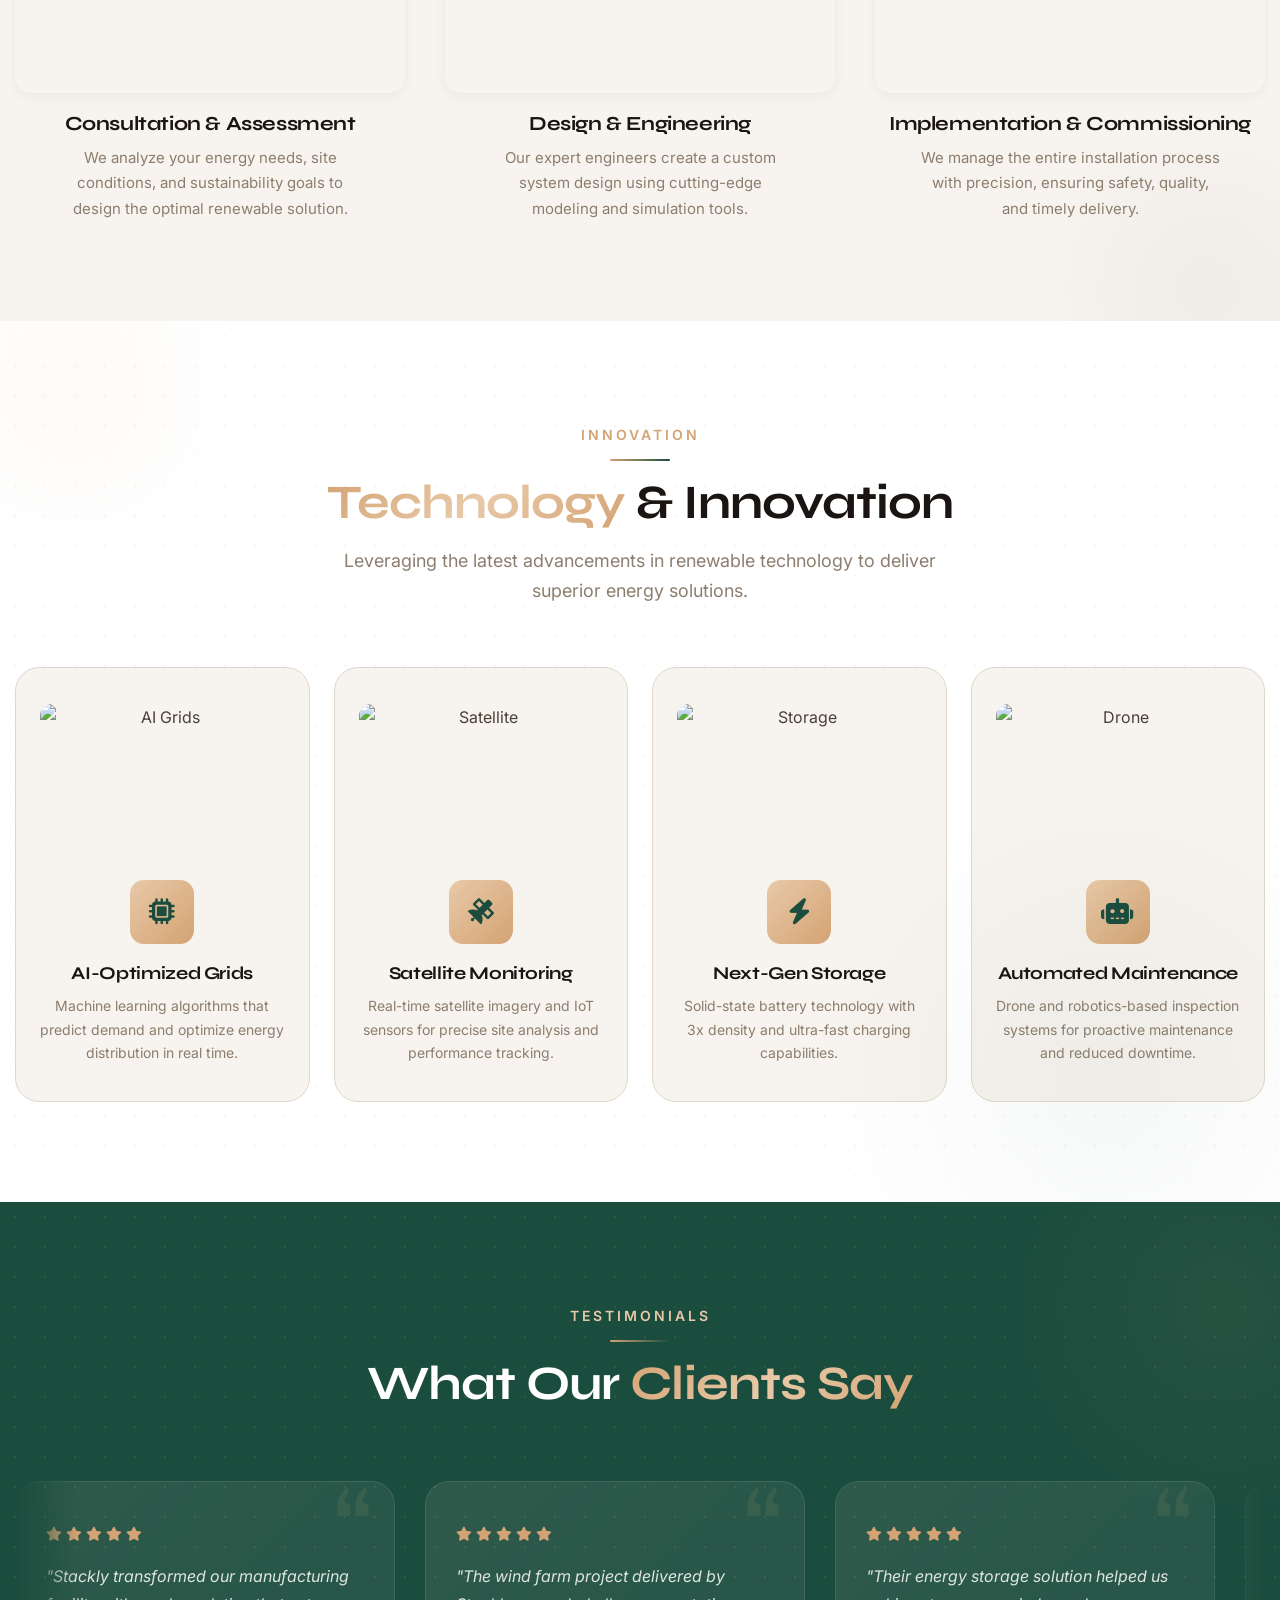
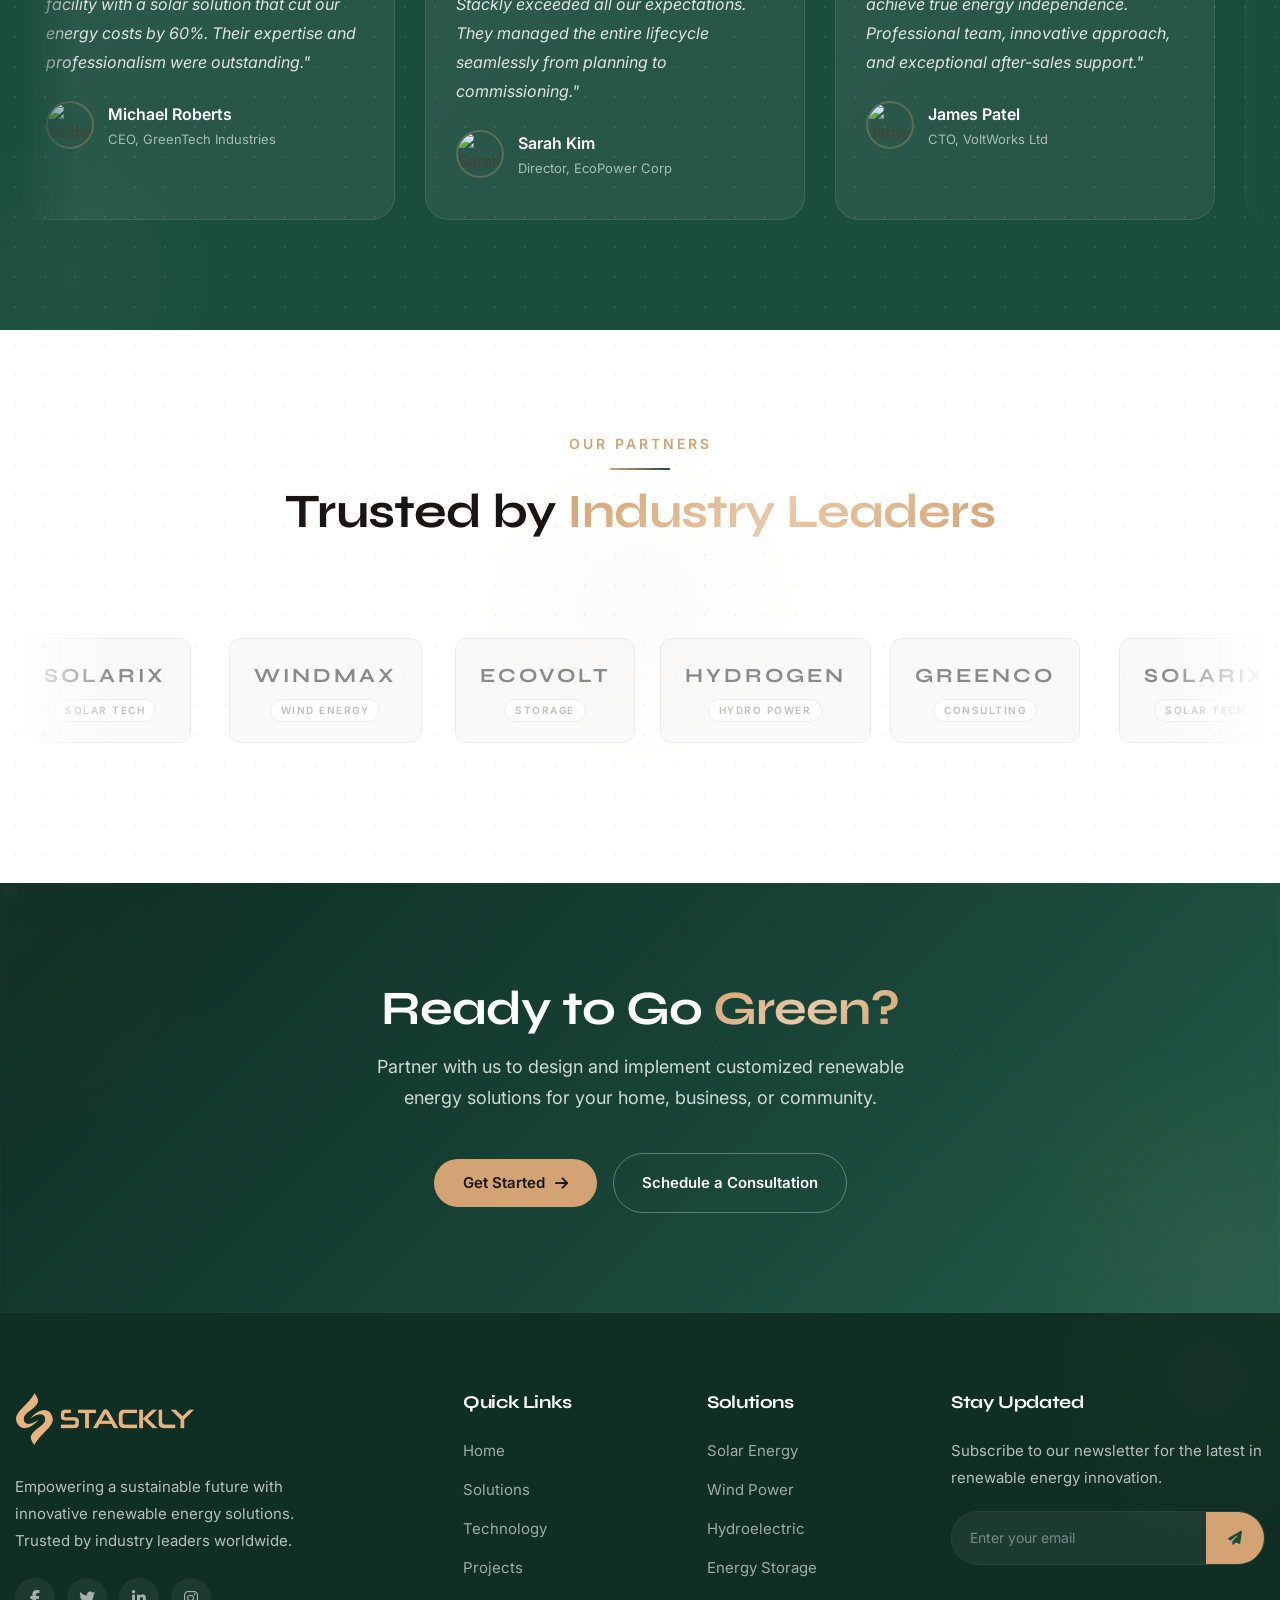
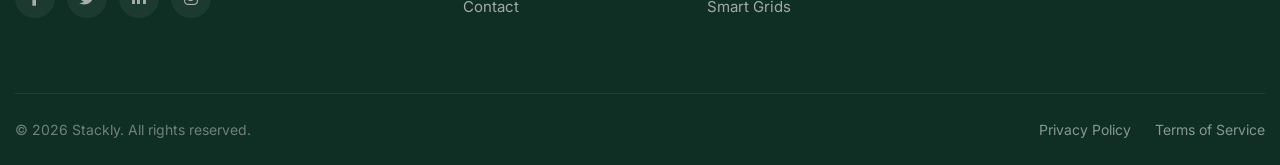
==== commit 80892338: "added subpages" ====
--- a/index.html
+++ b/index.html
@@ -9,7 +9,7 @@
     <link rel="icon" href="assets/images/favicon.png">
     <link rel="preconnect" href="https://fonts.googleapis.com">
     <link rel="preconnect" href="https://fonts.gstatic.com" crossorigin>
-    <link href="https://fonts.googleapis.com/css2?family=Playfair+Display:wght@400;500;600;700;800&family=Inter:wght@300;400;500;600;700&display=swap" rel="stylesheet">
+    <link href="https://fonts.googleapis.com/css2?family=Syne:wght@400;500;600;700;800&family=Inter:wght@300;400;500;600;700;800&display=swap" rel="stylesheet">
     <link rel="stylesheet" href="https://cdnjs.cloudflare.com/ajax/libs/font-awesome/6.5.0/css/all.min.css">
     <link rel="stylesheet" href="assets/css/style.css">
     <link rel="stylesheet" href="assets/css/header.css">
@@ -41,16 +41,16 @@
                                 <a href="index.html" class="nav__link active">Home</a>
                             </li>
                             <li class="nav__item">
-                                <a href="#about" class="nav__link">About</a>
+                                <a href="solutions.html" class="nav__link">Solutions</a>
                             </li>
                             <li class="nav__item">
-                                <a href="#services" class="nav__link">Solutions</a>
+                                <a href="technology.html" class="nav__link">Technology</a>
                             </li>
                             <li class="nav__item">
-                                <a href="#projects" class="nav__link">Projects</a>
+                                <a href="projects.html" class="nav__link">Projects</a>
                             </li>
                             <li class="nav__item">
-                                <a href="#contact" class="nav__link">Contact</a>
+                                <a href="contact.html" class="nav__link">Contact</a>
                             </li>
                         </ul>
 
@@ -80,89 +80,149 @@
 
             <!-- Hero -->
             <section class="hero" id="home">
-                <div class="hero__visual">
-                    <div class="hero__image-wrap">
-                        <img src="assets/images/hero-image.webp" alt="Renewable Energy Landscape" class="hero__image">
-                        <div class="hero__image-glow"></div>
-                    </div>
-                </div>
+                <i class="fa-solid fa-sun hero__floating-icon"></i>
+                <i class="fa-solid fa-wind hero__floating-icon"></i>
+                <i class="fa-solid fa-bolt hero__floating-icon"></i>
+                <i class="fa-solid fa-leaf hero__floating-icon"></i>
+                <div class="dot-pattern"></div>
                 <div class="container">
                     <div class="hero__inner">
                         <div class="hero__content">
-                            <div class="hero__badge">Clean Energy For All</div>
-                            <h1 class="hero__title">Powering a <span class="hero__rotating" data-words='["Greener","Cleaner","Brighter","Greener"]'>Greener</span> World,<br>One <span>Watt</span> at a Time</h1>
-                            <p class="hero__desc">From solar farms to wind turbines, we engineer turnkey renewable systems that cut carbon, lower costs, and energize communities worldwide.</p>
+                            <div class="hero__badge">Live Monitoring</div>
+                            <h1 class="hero__title">Powering a <span class="hero__rotating" data-words='["Greener","Cleaner","Brighter","Greener"]'>Greener</span> World,<br>One <span class="gradient-text">Watt</span> at a Time</h1>
+                            <p class="hero__desc">Track real-time energy production, monitor system health, and measure your environmental impact — all from a single, intelligent dashboard.</p>
                             <div class="hero__actions">
                                 <a href="#services" class="primary-btn">Explore Solutions <i class="fa-solid fa-arrow-right"></i></a>
                                 <a href="#about" class="secondary-btn">Learn More</a>
                             </div>
-                            <div class="hero__stats">
-                                <div class="hero__stat">
-                                    <span class="hero__stat-number">12K+</span>
-                                    <span class="hero__stat-label">Projects</span>
-                                </div>
-                                <div class="hero__stat">
-                                    <span class="hero__stat-number">500 MW</span>
-                                    <span class="hero__stat-label">Capacity</span>
-                                </div>
-                                <div class="hero__stat">
-                                    <span class="hero__stat-number">98%</span>
-                                    <span class="hero__stat-label">Satisfaction</span>
-                                </div>
-                            </div>
-                        </div>
+                        </div>
+                        <div class="hero__dashboard">
+                            <div class="dash-card dash-card--gauge">
+                                <div class="dash-card__header">
+                                    <span class="dash-card__label">Current Output</span>
+                                    <span class="dash-card__value">78.4%</span>
+                                </div>
+                                <div class="dash-gauge">
+                                    <div class="dash-gauge__arc">
+                                        <div class="dash-gauge__inner">
+                                            <div class="dash-gauge__needle"></div>
+                                        </div>
+                                    </div>
+                                </div>
+                            </div>
+                            <div class="dash-card dash-card--energy">
+                                <div class="dash-card__header">
+                                    <span class="dash-card__label">Energy Generated</span>
+                                    <span class="dash-card__value">12.4 <small>GW</small></span>
+                                </div>
+                                <div class="dash-chart">
+                                    <span style="height:36%"></span>
+                                    <span style="height:58%"></span>
+                                    <span style="height:82%"></span>
+                                    <span style="height:46%"></span>
+                                    <span style="height:92%"></span>
+                                </div>
+                                <span class="dash-card__trend">&#8593; 23% vs last month</span>
+                            </div>
+                            <div class="dash-card dash-card--uptime">
+                                <div class="dash-card__header">
+                                    <span class="dash-card__label">System Uptime</span>
+                                    <span class="dash-card__value">98.2<small>%</small></span>
+                                </div>
+                                <div class="dash-ring">
+                                    <svg viewBox="0 0 100 100" class="dash-ring__svg">
+                                        <circle cx="50" cy="50" r="42" fill="none" stroke="rgba(255,255,255,0.06)" stroke-width="5"/>
+                                        <circle cx="50" cy="50" r="42" fill="none" stroke="#22c55e" stroke-width="5" stroke-dasharray="264" stroke-dashoffset="4.8" stroke-linecap="round" transform="rotate(-90 50 50)"/>
+                                    </svg>
+                                </div>
+                            </div>
+                            <div class="dash-card dash-card--co2">
+                                <div class="dash-card__header">
+                                    <span class="dash-card__label">CO&#8322; Saved</span>
+                                    <span class="dash-card__value">8.6 <small>M tons</small></span>
+                                </div>
+                                <div class="dash-trend">
+                                    <svg viewBox="0 0 120 44" class="dash-trend__svg">
+                                        <polyline fill="none" stroke="var(--accent)" stroke-width="2.5" vector-effect="non-scaling-stroke"
+                                            points="0,38 8,34 18,36 28,28 40,30 52,22 64,24 76,16 88,18 100,10 112,12 120,8"/>
+                                    </svg>
+                                </div>
+                            </div>
+                        </div>
+                    </div>
+                </div>
+                <div class="hero__stats container">
+                    <div class="hero__stat">
+                        <span class="hero__stat-number">12K+</span>
+                        <span class="hero__stat-label">Projects</span>
+                    </div>
+                    <div class="hero__stat">
+                        <span class="hero__stat-number">500 MW</span>
+                        <span class="hero__stat-label">Capacity</span>
+                    </div>
+                    <div class="hero__stat">
+                        <span class="hero__stat-number">98%</span>
+                        <span class="hero__stat-label">Satisfaction</span>
                     </div>
                 </div>
             </section>
 
             <!-- About -->
             <section class="about section-padding reveal" id="about">
+                <div class="dot-pattern"></div>
                 <div class="container">
                     <div class="about__inner">
                         <div class="about__media reveal reveal-delay-1">
-                            <div class="about__image-frame">
-                                <img src="assets/images/about-image.webp" alt="Solar Panel Installation" class="about__img">
+                            <div class="about__image-frame about__image-frame--main">
+                                <img src="https://source.unsplash.com/featured/800x1000/?solar,farm,aerial" alt="Solar Farm" loading="lazy" class="about__img">
+                                <div class="about__img-glow"></div>
                                 <div class="about__badge">
                                     <span class="about__badge-number">15+</span>
                                     <span class="about__badge-label">Years of Excellence</span>
                                 </div>
                             </div>
-                            <div class="about__accent"></div>
+                            <div class="about__image-frame about__image-frame--alt">
+                                <img src="https://source.unsplash.com/featured/600x600/?wind,turbine,blade" alt="Wind Turbine" loading="lazy" class="about__img about__img--alt">
+                            </div>
+                            <div class="about__decor-icon"><i class="fa-solid fa-sun"></i></div>
                         </div>
                         <div class="about__content reveal reveal-delay-2">
-                            <span class="section-subtitle">About Us</span>
-                            <h2>Leading the Transition to Clean Energy</h2>
-                            <p>At Stackly, we are committed to transforming the global energy landscape through innovative renewable solutions. From solar and wind to hydro and storage, our expertise spans the full spectrum of clean energy technologies.</p>
-                            <div class="about__stats">
-                                <div class="about__stat">
-                                    <span class="about__stat-value">12K+</span>
-                                    <span class="about__stat-label">Projects</span>
-                                </div>
-                                <div class="about__stat">
-                                    <span class="about__stat-value">40+</span>
-                                    <span class="about__stat-label">Countries</span>
-                                </div>
-                                <div class="about__stat">
-                                    <span class="about__stat-value">98%</span>
-                                    <span class="about__stat-label">Satisfaction</span>
-                                </div>
-                            </div>
-                            <div class="about__features">
-                                <div class="about__feature">
-                                    <i class="fa-solid fa-circle-check"></i>
-                                    Expert Engineering Team
-                                </div>
-                                <div class="about__feature">
-                                    <i class="fa-solid fa-circle-check"></i>
-                                    Global Project Delivery
-                                </div>
-                                <div class="about__feature">
-                                    <i class="fa-solid fa-circle-check"></i>
-                                    Cutting-Edge Technology
-                                </div>
-                                <div class="about__feature">
-                                    <i class="fa-solid fa-circle-check"></i>
-                                    24/7 Support & Maintenance
+                            <div class="about__content-card">
+                                <span class="section-subtitle">About Us</span>
+                                <div class="section-divider-left"></div>
+                                <h2>Leading the Transition to <span class="gradient-text-green">Clean Energy</span></h2>
+                                <p>At Stackly, we are committed to transforming the global energy landscape through innovative renewable solutions. From solar and wind to hydro and storage, our expertise spans the full spectrum of clean energy technologies.</p>
+                                <div class="about__stats">
+                                    <div class="about__stat">
+                                        <span class="about__stat-value">12K+</span>
+                                        <span class="about__stat-label">Projects</span>
+                                    </div>
+                                    <div class="about__stat">
+                                        <span class="about__stat-value">40+</span>
+                                        <span class="about__stat-label">Countries</span>
+                                    </div>
+                                    <div class="about__stat">
+                                        <span class="about__stat-value">98%</span>
+                                        <span class="about__stat-label">Satisfaction</span>
+                                    </div>
+                                </div>
+                                <div class="about__features">
+                                    <div class="about__feature">
+                                        <i class="fa-solid fa-circle-check"></i>
+                                        Expert Engineering Team
+                                    </div>
+                                    <div class="about__feature">
+                                        <i class="fa-solid fa-circle-check"></i>
+                                        Global Project Delivery
+                                    </div>
+                                    <div class="about__feature">
+                                        <i class="fa-solid fa-circle-check"></i>
+                                        Cutting-Edge Technology
+                                    </div>
+                                    <div class="about__feature">
+                                        <i class="fa-solid fa-circle-check"></i>
+                                        24/7 Support & Maintenance
+                                    </div>
                                 </div>
                             </div>
                         </div>
@@ -172,21 +232,27 @@
 
             <!-- Stats -->
             <section class="stats section-padding reveal">
+                <div class="dot-pattern"></div>
+                <img src="https://source.unsplash.com/featured/1920x600/?solar,panels,field" alt="" loading="lazy" class="stats__bg">
                 <div class="container">
                     <div class="stats__grid">
                         <div class="stats__item reveal reveal-delay-1">
+                            <div class="stats__icon"><i class="fa-solid fa-solar-panel"></i></div>
                             <span class="stats__number">12,000+</span>
                             <span class="stats__label">Projects Delivered</span>
                         </div>
                         <div class="stats__item reveal reveal-delay-2">
+                            <div class="stats__icon"><i class="fa-solid fa-bolt"></i></div>
                             <span class="stats__number">500 MW</span>
                             <span class="stats__label">Energy Capacity</span>
                         </div>
                         <div class="stats__item reveal reveal-delay-3">
+                            <div class="stats__icon"><i class="fa-solid fa-face-smile"></i></div>
                             <span class="stats__number">4,800+</span>
                             <span class="stats__label">Happy Clients</span>
                         </div>
                         <div class="stats__item reveal reveal-delay-4">
+                            <div class="stats__icon"><i class="fa-solid fa-calendar-check"></i></div>
                             <span class="stats__number">15+</span>
                             <span class="stats__label">Years Experience</span>
                         </div>
@@ -196,48 +262,80 @@
 
             <!-- Services -->
             <section class="services section-padding reveal" id="services">
+                <div class="dot-pattern"></div>
                 <div class="container">
                     <div class="services__header reveal">
                         <span class="section-subtitle">What We Offer</span>
-                        <h2 class="section-title">Our Energy Solutions</h2>
+                        <div class="section-divider"></div>
+                        <h2 class="section-title">Our <span class="gradient-text">Energy Solutions</span></h2>
                         <p class="section-desc">Comprehensive renewable energy services tailored to meet your sustainability goals and power requirements.</p>
                     </div>
                     <div class="services__grid">
                         <div class="service__card reveal reveal-delay-1">
-                            <div class="service__icon"><i class="fa-solid fa-sun"></i></div>
-                            <h3>Solar Energy</h3>
-                            <p>End-to-end solar photovoltaic solutions for residential, commercial, and utility-scale applications with maximum efficiency.</p>
-                            <a href="#" class="text-btn">Learn More <i class="fa-solid fa-arrow-right"></i></a>
+                            <div class="service__card-img">
+                                <img src="https://source.unsplash.com/featured/600x400/?solar,panel,roof" alt="Solar Energy" loading="lazy">
+                                <div class="service__icon"><i class="fa-solid fa-sun"></i></div>
+                            </div>
+                            <div class="service__card-body">
+                                <h3>Solar Energy</h3>
+                                <p>End-to-end solar photovoltaic solutions for residential, commercial, and utility-scale applications with maximum efficiency.</p>
+                                <a href="#" class="text-btn">Learn More <i class="fa-solid fa-arrow-right"></i></a>
+                            </div>
                         </div>
                         <div class="service__card reveal reveal-delay-2">
-                            <div class="service__icon"><i class="fa-solid fa-wind"></i></div>
-                            <h3>Wind Power</h3>
-                            <p>Harness the power of wind with our advanced turbine technology, from onshore farms to offshore installations.</p>
-                            <a href="#" class="text-btn">Learn More <i class="fa-solid fa-arrow-right"></i></a>
+                            <div class="service__card-img">
+                                <img src="https://source.unsplash.com/featured/600x400/?wind,turbine,ocean" alt="Wind Power" loading="lazy">
+                                <div class="service__icon"><i class="fa-solid fa-wind"></i></div>
+                            </div>
+                            <div class="service__card-body">
+                                <h3>Wind Power</h3>
+                                <p>Harness the power of wind with our advanced turbine technology, from onshore farms to offshore installations.</p>
+                                <a href="#" class="text-btn">Learn More <i class="fa-solid fa-arrow-right"></i></a>
+                            </div>
                         </div>
                         <div class="service__card reveal reveal-delay-3">
-                            <div class="service__icon"><i class="fa-solid fa-water"></i></div>
-                            <h3>Hydroelectric</h3>
-                            <p>Reliable hydropower systems that leverage natural water flow to generate consistent, clean electricity year-round.</p>
-                            <a href="#" class="text-btn">Learn More <i class="fa-solid fa-arrow-right"></i></a>
+                            <div class="service__card-img">
+                                <img src="https://source.unsplash.com/featured/600x400/?hydroelectric,dam,water" alt="Hydroelectric" loading="lazy">
+                                <div class="service__icon"><i class="fa-solid fa-water"></i></div>
+                            </div>
+                            <div class="service__card-body">
+                                <h3>Hydroelectric</h3>
+                                <p>Reliable hydropower systems that leverage natural water flow to generate consistent, clean electricity year-round.</p>
+                                <a href="#" class="text-btn">Learn More <i class="fa-solid fa-arrow-right"></i></a>
+                            </div>
                         </div>
                         <div class="service__card reveal reveal-delay-4">
-                            <div class="service__icon"><i class="fa-solid fa-battery-full"></i></div>
-                            <h3>Energy Storage</h3>
-                            <p>Cutting-edge battery storage solutions that ensure energy availability during peak demand and off-peak hours.</p>
-                            <a href="#" class="text-btn">Learn More <i class="fa-solid fa-arrow-right"></i></a>
+                            <div class="service__card-img">
+                                <img src="https://source.unsplash.com/featured/600x400/?battery,storage,energy" alt="Energy Storage" loading="lazy">
+                                <div class="service__icon"><i class="fa-solid fa-battery-full"></i></div>
+                            </div>
+                            <div class="service__card-body">
+                                <h3>Energy Storage</h3>
+                                <p>Cutting-edge battery storage solutions that ensure energy availability during peak demand and off-peak hours.</p>
+                                <a href="#" class="text-btn">Learn More <i class="fa-solid fa-arrow-right"></i></a>
+                            </div>
                         </div>
                         <div class="service__card reveal reveal-delay-5">
-                            <div class="service__icon"><i class="fa-solid fa-industry"></i></div>
-                            <h3>Smart Grids</h3>
-                            <p>Intelligent grid management systems that optimize energy distribution, reduce waste, and improve reliability.</p>
-                            <a href="#" class="text-btn">Learn More <i class="fa-solid fa-arrow-right"></i></a>
+                            <div class="service__card-img">
+                                <img src="https://source.unsplash.com/featured/600x400/?smart,grid,power" alt="Smart Grids" loading="lazy">
+                                <div class="service__icon"><i class="fa-solid fa-industry"></i></div>
+                            </div>
+                            <div class="service__card-body">
+                                <h3>Smart Grids</h3>
+                                <p>Intelligent grid management systems that optimize energy distribution, reduce waste, and improve reliability.</p>
+                                <a href="#" class="text-btn">Learn More <i class="fa-solid fa-arrow-right"></i></a>
+                            </div>
                         </div>
                         <div class="service__card reveal reveal-delay-1">
-                            <div class="service__icon"><i class="fa-solid fa-leaf"></i></div>
-                            <h3>Carbon Consulting</h3>
-                            <p>Strategic advisory services to help organizations measure, reduce, and offset their carbon footprint effectively.</p>
-                            <a href="#" class="text-btn">Learn More <i class="fa-solid fa-arrow-right"></i></a>
+                            <div class="service__card-img">
+                                <img src="https://source.unsplash.com/featured/600x400/?carbon,forest,nature" alt="Carbon Consulting" loading="lazy">
+                                <div class="service__icon"><i class="fa-solid fa-leaf"></i></div>
+                            </div>
+                            <div class="service__card-body">
+                                <h3>Carbon Consulting</h3>
+                                <p>Strategic advisory services to help organizations measure, reduce, and offset their carbon footprint effectively.</p>
+                                <a href="#" class="text-btn">Learn More <i class="fa-solid fa-arrow-right"></i></a>
+                            </div>
                         </div>
                     </div>
                 </div>
@@ -249,7 +347,8 @@
                     <div class="projects__header reveal">
                         <div>
                             <span class="section-subtitle">Our Work</span>
-                            <h2 class="section-title">Featured Projects</h2>
+                            <div class="section-divider-left"></div>
+                            <h2 class="section-title"><span class="gradient-text">Featured</span> Projects</h2>
                         </div>
                         <a href="#" class="text-btn">View All Projects <i class="fa-solid fa-arrow-right"></i></a>
                     </div>
@@ -292,32 +391,125 @@
 
             <!-- Features -->
             <section class="features section-padding reveal">
+                <div class="dot-pattern"></div>
                 <div class="container">
                     <div class="services__header reveal">
                         <span class="section-subtitle">Why Choose Us</span>
-                        <h2 class="section-title">Built for a Sustainable Future</h2>
+                        <div class="section-divider"></div>
+                        <h2 class="section-title">Built for a <span class="gradient-text">Sustainable Future</span></h2>
                         <p class="section-desc">Our commitment to excellence, innovation, and sustainability sets us apart as a trusted energy partner.</p>
                     </div>
                     <div class="features__grid">
                         <div class="features__item reveal reveal-delay-1">
-                            <div class="features__item-icon"><i class="fa-solid fa-certificate"></i></div>
-                            <h4>Certified Excellence</h4>
-                            <p>ISO-certified processes and industry-leading quality standards across all our projects.</p>
+                            <div class="features__item-bg">
+                                <img src="https://source.unsplash.com/featured/400x300/?certificate,quality,badge" alt="" loading="lazy">
+                            </div>
+                            <div class="features__item-content">
+                                <div class="features__item-icon"><i class="fa-solid fa-certificate"></i></div>
+                                <h4>Certified Excellence</h4>
+                                <p>ISO-certified processes and industry-leading quality standards across all our projects.</p>
+                            </div>
                         </div>
                         <div class="features__item reveal reveal-delay-2">
-                            <div class="features__item-icon"><i class="fa-solid fa-globe"></i></div>
-                            <h4>Global Reach</h4>
-                            <p>Successfully delivered projects in 40+ countries across five continents.</p>
+                            <div class="features__item-bg">
+                                <img src="https://source.unsplash.com/featured/400x300/?global,world,network" alt="" loading="lazy">
+                            </div>
+                            <div class="features__item-content">
+                                <div class="features__item-icon"><i class="fa-solid fa-globe"></i></div>
+                                <h4>Global Reach</h4>
+                                <p>Successfully delivered projects in 40+ countries across five continents.</p>
+                            </div>
                         </div>
                         <div class="features__item reveal reveal-delay-3">
-                            <div class="features__item-icon"><i class="fa-solid fa-microchip"></i></div>
-                            <h4>Innovation Driven</h4>
-                            <p>R&D investment in next-generation renewable technologies and smart energy systems.</p>
+                            <div class="features__item-bg">
+                                <img src="https://source.unsplash.com/featured/400x300/?technology,innovation,circuit" alt="" loading="lazy">
+                            </div>
+                            <div class="features__item-content">
+                                <div class="features__item-icon"><i class="fa-solid fa-microchip"></i></div>
+                                <h4>Innovation Driven</h4>
+                                <p>R&D investment in next-generation renewable technologies and smart energy systems.</p>
+                            </div>
                         </div>
                         <div class="features__item reveal reveal-delay-4">
-                            <div class="features__item-icon"><i class="fa-solid fa-handshake"></i></div>
-                            <h4>Partnership Focus</h4>
-                            <p>Long-term partnerships built on trust, transparency, and measurable results.</p>
+                            <div class="features__item-bg">
+                                <img src="https://source.unsplash.com/featured/400x300/?handshake,partnership,team" alt="" loading="lazy">
+                            </div>
+                            <div class="features__item-content">
+                                <div class="features__item-icon"><i class="fa-solid fa-handshake"></i></div>
+                                <h4>Partnership Focus</h4>
+                                <p>Long-term partnerships built on trust, transparency, and measurable results.</p>
+                            </div>
+                        </div>
+                    </div>
+                </div>
+            </section>
+
+            <!-- Process -->
+            <section class="process section-padding reveal" id="process">
+                <div class="container">
+                    <div class="process__header reveal">
+                        <span class="section-subtitle">How We Work</span>
+                        <div class="section-divider"></div>
+                        <h2 class="section-title"><span class="gradient-text">Our Process</span></h2>
+                        <p class="section-desc">A streamlined approach from consultation to commissioning, ensuring every project delivers maximum impact.</p>
+                    </div>
+                    <div class="process__grid">
+                        <div class="process__item reveal reveal-delay-1">
+                            <div class="process__step">01</div>
+                            <img src="https://source.unsplash.com/featured/400x300/?solar,consultation" alt="Consultation" loading="lazy" class="process__item-img">
+                            <h3>Consultation & Assessment</h3>
+                            <p>We analyze your energy needs, site conditions, and sustainability goals to design the optimal renewable solution.</p>
+                        </div>
+                        <div class="process__item reveal reveal-delay-2">
+                            <div class="process__step">02</div>
+                            <img src="https://source.unsplash.com/featured/400x300/?renewable,energy,design" alt="Design" loading="lazy" class="process__item-img">
+                            <h3>Design & Engineering</h3>
+                            <p>Our expert engineers create a custom system design using cutting-edge modeling and simulation tools.</p>
+                        </div>
+                        <div class="process__item reveal reveal-delay-3">
+                            <div class="process__step">03</div>
+                            <img src="https://source.unsplash.com/featured/400x300/?solar,installation" alt="Implementation" loading="lazy" class="process__item-img">
+                            <h3>Implementation & Commissioning</h3>
+                            <p>We manage the entire installation process with precision, ensuring safety, quality, and timely delivery.</p>
+                        </div>
+                    </div>
+                </div>
+            </section>
+
+            <!-- Technology -->
+            <section class="technology section-padding reveal" id="technology">
+                <div class="dot-pattern"></div>
+                <div class="container">
+                    <div class="technology__header reveal">
+                        <span class="section-subtitle">Innovation</span>
+                        <div class="section-divider"></div>
+                        <h2 class="section-title"><span class="gradient-text">Technology</span> & Innovation</h2>
+                        <p class="section-desc">Leveraging the latest advancements in renewable technology to deliver superior energy solutions.</p>
+                    </div>
+                    <div class="technology__grid">
+                        <div class="technology__card reveal reveal-delay-1">
+                            <img src="https://source.unsplash.com/featured/600x400/?smart,grid,energy" alt="AI Grids" loading="lazy" class="technology__card-img">
+                            <div class="technology__icon"><i class="fa-solid fa-microchip"></i></div>
+                            <h3>AI-Optimized Grids</h3>
+                            <p>Machine learning algorithms that predict demand and optimize energy distribution in real time.</p>
+                        </div>
+                        <div class="technology__card reveal reveal-delay-2">
+                            <img src="https://source.unsplash.com/featured/600x400/?satellite,technology" alt="Satellite" loading="lazy" class="technology__card-img">
+                            <div class="technology__icon"><i class="fa-solid fa-satellite"></i></div>
+                            <h3>Satellite Monitoring</h3>
+                            <p>Real-time satellite imagery and IoT sensors for precise site analysis and performance tracking.</p>
+                        </div>
+                        <div class="technology__card reveal reveal-delay-3">
+                            <img src="https://source.unsplash.com/featured/600x400/?battery,storage" alt="Storage" loading="lazy" class="technology__card-img">
+                            <div class="technology__icon"><i class="fa-solid fa-bolt"></i></div>
+                            <h3>Next-Gen Storage</h3>
+                            <p>Solid-state battery technology with 3x density and ultra-fast charging capabilities.</p>
+                        </div>
+                        <div class="technology__card reveal reveal-delay-4">
+                            <img src="https://source.unsplash.com/featured/600x400/?drone,inspection" alt="Drone" loading="lazy" class="technology__card-img">
+                            <div class="technology__icon"><i class="fa-solid fa-robot"></i></div>
+                            <h3>Automated Maintenance</h3>
+                            <p>Drone and robotics-based inspection systems for proactive maintenance and reduced downtime.</p>
                         </div>
                     </div>
                 </div>
@@ -325,60 +517,115 @@
 
             <!-- Testimonials -->
             <section class="testimonials section-padding reveal">
+                <div class="dot-pattern"></div>
                 <div class="container">
                     <div class="services__header reveal">
                         <span class="section-subtitle">Testimonials</span>
-                        <h2 class="section-title">What Our Clients Say</h2>
-                    </div>
-                    <div class="testimonials__grid">
-                        <div class="testimonial__card reveal reveal-delay-1">
-                            <div class="testimonial__stars">
-                                <i class="fa-solid fa-star"></i>
-                                <i class="fa-solid fa-star"></i>
-                                <i class="fa-solid fa-star"></i>
-                                <i class="fa-solid fa-star"></i>
-                                <i class="fa-solid fa-star"></i>
-                            </div>
-                            <p class="testimonial__text">"Stackly transformed our manufacturing facility with a solar solution that cut our energy costs by 60%. Their expertise and professionalism were outstanding."</p>
-                            <div class="testimonial__author">
-                                <div class="testimonial__avatar">MR</div>
-                                <div>
-                                    <div class="testimonial__name">Michael Roberts</div>
-                                    <div class="testimonial__role">CEO, GreenTech Industries</div>
-                                </div>
-                            </div>
-                        </div>
-                        <div class="testimonial__card reveal reveal-delay-2">
-                            <div class="testimonial__stars">
-                                <i class="fa-solid fa-star"></i>
-                                <i class="fa-solid fa-star"></i>
-                                <i class="fa-solid fa-star"></i>
-                                <i class="fa-solid fa-star"></i>
-                                <i class="fa-solid fa-star"></i>
-                            </div>
-                            <p class="testimonial__text">"The wind farm project delivered by Stackly exceeded all our expectations. They managed the entire lifecycle seamlessly from planning to commissioning."</p>
-                            <div class="testimonial__author">
-                                <div class="testimonial__avatar">SK</div>
-                                <div>
-                                    <div class="testimonial__name">Sarah Kim</div>
-                                    <div class="testimonial__role">Director, EcoPower Corp</div>
-                                </div>
-                            </div>
-                        </div>
-                        <div class="testimonial__card reveal reveal-delay-3">
-                            <div class="testimonial__stars">
-                                <i class="fa-solid fa-star"></i>
-                                <i class="fa-solid fa-star"></i>
-                                <i class="fa-solid fa-star"></i>
-                                <i class="fa-solid fa-star"></i>
-                                <i class="fa-solid fa-star"></i>
-                            </div>
-                            <p class="testimonial__text">"Their energy storage solution helped us achieve true energy independence. Professional team, innovative approach, and exceptional after-sales support."</p>
-                            <div class="testimonial__author">
-                                <div class="testimonial__avatar">JP</div>
-                                <div>
-                                    <div class="testimonial__name">James Patel</div>
-                                    <div class="testimonial__role">CTO, VoltWorks Ltd</div>
+                        <div class="section-divider"></div>
+                        <h2 class="section-title">What Our <span class="gradient-text">Clients Say</span></h2>
+                    </div>
+                    <div class="testimonials__track">
+                        <div class="testimonials__grid">
+                            <div class="testimonial__card">
+                                <div class="testimonial__stars">
+                                    <i class="fa-solid fa-star"></i>
+                                    <i class="fa-solid fa-star"></i>
+                                    <i class="fa-solid fa-star"></i>
+                                    <i class="fa-solid fa-star"></i>
+                                    <i class="fa-solid fa-star"></i>
+                                </div>
+                                <p class="testimonial__text">"Stackly transformed our manufacturing facility with a solar solution that cut our energy costs by 60%. Their expertise and professionalism were outstanding."</p>
+                                <div class="testimonial__author">
+                                    <img src="https://source.unsplash.com/featured/100x100/?businessman,portrait" alt="Michael Roberts" loading="lazy" class="testimonial__avatar">
+                                    <div>
+                                        <div class="testimonial__name">Michael Roberts</div>
+                                        <div class="testimonial__role">CEO, GreenTech Industries</div>
+                                    </div>
+                                </div>
+                            </div>
+                            <div class="testimonial__card">
+                                <div class="testimonial__stars">
+                                    <i class="fa-solid fa-star"></i>
+                                    <i class="fa-solid fa-star"></i>
+                                    <i class="fa-solid fa-star"></i>
+                                    <i class="fa-solid fa-star"></i>
+                                    <i class="fa-solid fa-star"></i>
+                                </div>
+                                <p class="testimonial__text">"The wind farm project delivered by Stackly exceeded all our expectations. They managed the entire lifecycle seamlessly from planning to commissioning."</p>
+                                <div class="testimonial__author">
+                                    <img src="https://source.unsplash.com/featured/100x100/?businesswoman,portrait" alt="Sarah Kim" loading="lazy" class="testimonial__avatar">
+                                    <div>
+                                        <div class="testimonial__name">Sarah Kim</div>
+                                        <div class="testimonial__role">Director, EcoPower Corp</div>
+                                    </div>
+                                </div>
+                            </div>
+                            <div class="testimonial__card">
+                                <div class="testimonial__stars">
+                                    <i class="fa-solid fa-star"></i>
+                                    <i class="fa-solid fa-star"></i>
+                                    <i class="fa-solid fa-star"></i>
+                                    <i class="fa-solid fa-star"></i>
+                                    <i class="fa-solid fa-star"></i>
+                                </div>
+                                <p class="testimonial__text">"Their energy storage solution helped us achieve true energy independence. Professional team, innovative approach, and exceptional after-sales support."</p>
+                                <div class="testimonial__author">
+                                    <img src="https://source.unsplash.com/featured/100x100/?engineer,portrait" alt="James Patel" loading="lazy" class="testimonial__avatar">
+                                    <div>
+                                        <div class="testimonial__name">James Patel</div>
+                                        <div class="testimonial__role">CTO, VoltWorks Ltd</div>
+                                    </div>
+                                </div>
+                            </div>
+                            <div class="testimonial__card">
+                                <div class="testimonial__stars">
+                                    <i class="fa-solid fa-star"></i>
+                                    <i class="fa-solid fa-star"></i>
+                                    <i class="fa-solid fa-star"></i>
+                                    <i class="fa-solid fa-star"></i>
+                                    <i class="fa-solid fa-star"></i>
+                                </div>
+                                <p class="testimonial__text">"Stackly transformed our manufacturing facility with a solar solution that cut our energy costs by 60%. Their expertise and professionalism were outstanding."</p>
+                                <div class="testimonial__author">
+                                    <img src="https://source.unsplash.com/featured/100x100/?businessman,portrait" alt="Michael Roberts" loading="lazy" class="testimonial__avatar">
+                                    <div>
+                                        <div class="testimonial__name">Michael Roberts</div>
+                                        <div class="testimonial__role">CEO, GreenTech Industries</div>
+                                    </div>
+                                </div>
+                            </div>
+                            <div class="testimonial__card">
+                                <div class="testimonial__stars">
+                                    <i class="fa-solid fa-star"></i>
+                                    <i class="fa-solid fa-star"></i>
+                                    <i class="fa-solid fa-star"></i>
+                                    <i class="fa-solid fa-star"></i>
+                                    <i class="fa-solid fa-star"></i>
+                                </div>
+                                <p class="testimonial__text">"The wind farm project delivered by Stackly exceeded all our expectations. They managed the entire lifecycle seamlessly from planning to commissioning."</p>
+                                <div class="testimonial__author">
+                                    <img src="https://source.unsplash.com/featured/100x100/?businesswoman,portrait" alt="Sarah Kim" loading="lazy" class="testimonial__avatar">
+                                    <div>
+                                        <div class="testimonial__name">Sarah Kim</div>
+                                        <div class="testimonial__role">Director, EcoPower Corp</div>
+                                    </div>
+                                </div>
+                            </div>
+                            <div class="testimonial__card">
+                                <div class="testimonial__stars">
+                                    <i class="fa-solid fa-star"></i>
+                                    <i class="fa-solid fa-star"></i>
+                                    <i class="fa-solid fa-star"></i>
+                                    <i class="fa-solid fa-star"></i>
+                                    <i class="fa-solid fa-star"></i>
+                                </div>
+                                <p class="testimonial__text">"Their energy storage solution helped us achieve true energy independence. Professional team, innovative approach, and exceptional after-sales support."</p>
+                                <div class="testimonial__author">
+                                    <img src="https://source.unsplash.com/featured/100x100/?engineer,portrait" alt="James Patel" loading="lazy" class="testimonial__avatar">
+                                    <div>
+                                        <div class="testimonial__name">James Patel</div>
+                                        <div class="testimonial__role">CTO, VoltWorks Ltd</div>
+                                    </div>
                                 </div>
                             </div>
                         </div>
@@ -388,26 +635,75 @@
 
             <!-- Partners -->
             <section class="partners section-padding reveal">
+                <div class="dot-pattern"></div>
                 <div class="container">
                     <div class="services__header reveal">
                         <span class="section-subtitle">Our Partners</span>
-                        <h2 class="section-title">Trusted by Industry Leaders</h2>
-                    </div>
-                    <div class="partners__grid">
-                        <div class="partners__item reveal reveal-delay-1">
-                            <span class="partner__placeholder">SOLARIX</span>
-                        </div>
-                        <div class="partners__item reveal reveal-delay-2">
-                            <span class="partner__placeholder">WINDMAX</span>
-                        </div>
-                        <div class="partners__item reveal reveal-delay-3">
-                            <span class="partner__placeholder">ECOVOLT</span>
-                        </div>
-                        <div class="partners__item reveal reveal-delay-4">
-                            <span class="partner__placeholder">HYDROGEN</span>
-                        </div>
-                        <div class="partners__item reveal reveal-delay-5">
-                            <span class="partner__placeholder">GREENCO</span>
+                        <div class="section-divider"></div>
+                        <h2 class="section-title">Trusted by <span class="gradient-text">Industry Leaders</span></h2>
+                    </div>
+                    <div class="partners__track">
+                        <div class="partners__grid">
+                            <div class="partners__item">
+                                <div class="partner__logo">
+                                    <span class="partner__placeholder">SOLARIX</span>
+                                    <span class="partner__tag">Solar Tech</span>
+                                </div>
+                            </div>
+                            <div class="partners__item">
+                                <div class="partner__logo">
+                                    <span class="partner__placeholder">WINDMAX</span>
+                                    <span class="partner__tag">Wind Energy</span>
+                                </div>
+                            </div>
+                            <div class="partners__item">
+                                <div class="partner__logo">
+                                    <span class="partner__placeholder">ECOVOLT</span>
+                                    <span class="partner__tag">Storage</span>
+                                </div>
+                            </div>
+                            <div class="partners__item">
+                                <div class="partner__logo">
+                                    <span class="partner__placeholder">HYDROGEN</span>
+                                    <span class="partner__tag">Hydro Power</span>
+                                </div>
+                            </div>
+                            <div class="partners__item">
+                                <div class="partner__logo">
+                                    <span class="partner__placeholder">GREENCO</span>
+                                    <span class="partner__tag">Consulting</span>
+                                </div>
+                            </div>
+                            <div class="partners__item">
+                                <div class="partner__logo">
+                                    <span class="partner__placeholder">SOLARIX</span>
+                                    <span class="partner__tag">Solar Tech</span>
+                                </div>
+                            </div>
+                            <div class="partners__item">
+                                <div class="partner__logo">
+                                    <span class="partner__placeholder">WINDMAX</span>
+                                    <span class="partner__tag">Wind Energy</span>
+                                </div>
+                            </div>
+                            <div class="partners__item">
+                                <div class="partner__logo">
+                                    <span class="partner__placeholder">ECOVOLT</span>
+                                    <span class="partner__tag">Storage</span>
+                                </div>
+                            </div>
+                            <div class="partners__item">
+                                <div class="partner__logo">
+                                    <span class="partner__placeholder">HYDROGEN</span>
+                                    <span class="partner__tag">Hydro Power</span>
+                                </div>
+                            </div>
+                            <div class="partners__item">
+                                <div class="partner__logo">
+                                    <span class="partner__placeholder">GREENCO</span>
+                                    <span class="partner__tag">Consulting</span>
+                                </div>
+                            </div>
                         </div>
                     </div>
                 </div>
@@ -415,8 +711,11 @@
 
             <!-- CTA -->
             <section class="cta reveal" id="contact">
-                <div class="container">
-                    <h2 class="cta__title reveal">Ready to Go Green?</h2>
+                <div class="dot-pattern"></div>
+                <img src="https://source.unsplash.com/featured/1920x800/?solar,panel,wind,turbine,sunset" alt="" loading="lazy" class="cta__bg">
+                <div class="cta__overlay"></div>
+                <div class="container">
+                    <h2 class="cta__title reveal">Ready to Go <span class="gradient-text">Green?</span></h2>
                     <p class="cta__desc reveal reveal-delay-1">Partner with us to design and implement customized renewable energy solutions for your home, business, or community.</p>
                     <div class="cta__actions reveal reveal-delay-2">
                         <a href="signup.html" class="primary-btn">Get Started <i class="fa-solid fa-arrow-right"></i></a>
@@ -446,10 +745,10 @@
                         <h4 class="footer__heading">Quick Links</h4>
                         <ul class="footer__links">
                             <li><a href="index.html">Home</a></li>
-                            <li><a href="#about">About Us</a></li>
-                            <li><a href="#services">Solutions</a></li>
-                            <li><a href="#projects">Projects</a></li>
-                            <li><a href="#contact">Contact</a></li>
+                            <li><a href="solutions.html">Solutions</a></li>
+                            <li><a href="technology.html">Technology</a></li>
+                            <li><a href="projects.html">Projects</a></li>
+                            <li><a href="contact.html">Contact</a></li>
                         </ul>
                     </div>
                     <div>
--- a/assets/css/style.css
+++ b/assets/css/style.css
@@ -5,6 +5,7 @@
     --secondary: #3D7A63;
     --accent: #D4A373;
     --accent-light: #E8C9A8;
+    --green: #22c55e;
     --cream: #F7F3EE;
     --cream-dark: #EBE3D8;
     --white: #FFFFFF;
@@ -17,10 +18,10 @@
     --gray-700: #4A4036;
     --gray-900: #1A1512;
     --border-color: rgba(27, 77, 62, 0.08);
-    --heading-font: 'Playfair Display', serif;
+    --heading-font: 'Syne', sans-serif;
     --body-font: 'Inter', sans-serif;
     --container-width: 1320px;
-    --section-space: 120px;
+    --section-space: 100px;
     --radius-sm: 8px;
     --radius-md: 14px;
     --radius-lg: 24px;
@@ -85,8 +86,9 @@
 h1, h2, h3, h4, h5, h6 {
     font-family: var(--heading-font);
     color: var(--gray-900);
-    line-height: 1.15;
+    line-height: 1.1;
     font-weight: 700;
+    letter-spacing: -0.02em;
 }
 
 h1 { font-size: 72px; }
@@ -269,68 +271,30 @@
     padding-top: 88px;
 }
 
-.hero__visual {
-    position: absolute;
-    inset: 0;
-    z-index: 1;
-    pointer-events: none;
-    display: flex;
-    align-items: center;
-    justify-content: flex-end;
-    padding-right: 40px;
-}
-
-.hero__image-wrap {
-    position: relative;
-    width: 440px;
-    height: 560px;
-    border-radius: 24px;
-    overflow: hidden;
-    box-shadow: 0 20px 80px rgba(212,163,115,0.15);
-    animation: heroImageFloat 6s ease-in-out infinite;
-}
-
-@keyframes heroImageFloat {
-    0%, 100% { transform: translateY(0); }
-    50% { transform: translateY(-16px); }
-}
-
-.hero__image {
+.hero__inner {
+    display: flex;
+    align-items: center;
+    gap: 80px;
+    min-height: calc(100vh - 88px);
+    padding: 60px 0;
+    position: relative;
+    z-index: 2;
+}
+
+.hero__content {
+    flex: 1;
+    max-width: 560px;
+}
+
+.hero__dashboard {
+    flex-shrink: 0;
+    display: grid;
+    grid-template-columns: 1fr 1fr;
+    gap: 20px;
+    max-width: 560px;
     width: 100%;
-    height: 100%;
-    object-fit: cover;
-    display: block;
-    animation: heroImageZoom 12s ease-in-out infinite;
-}
-
-@keyframes heroImageZoom {
-    0%, 100% { transform: scale(1); }
-    50% { transform: scale(1.06); }
-}
-
-.hero__image-glow {
-    position: absolute;
-    inset: 0;
-    border-radius: 24px;
-    border: 1px solid rgba(212,163,115,0.2);
-    animation: heroGlowPulse 3s ease-in-out infinite;
-}
-
-@keyframes heroGlowPulse {
-    0%, 100% { box-shadow: inset 0 0 40px rgba(212,163,115,0.1); }
-    50% { box-shadow: inset 0 0 80px rgba(212,163,115,0.2); }
-}
-
-.hero__inner {
-    display: flex;
-    align-items: center;
-    min-height: calc(100vh - 88px);
     position: relative;
     z-index: 2;
-}
-
-.hero__content {
-    max-width: 620px;
 }
 
 .hero__badge {
@@ -412,13 +376,18 @@
 .hero__stats {
     display: flex;
     gap: 48px;
-    margin-top: 50px;
-    padding: 30px 0 50px;
-    border-top: 1px solid rgba(255,255,255,0.1);
+    padding: 24px 0;
+    justify-content: center;
+    border-top: 1px solid rgba(255,255,255,0.08);
+    position: relative;
+    z-index: 2;
 }
 
 .hero__stat {
-    flex-shrink: 0;
+    display: flex;
+    flex-direction: column;
+    gap: 4px;
+    align-items: center;
 }
 
 .hero__stat-number {
@@ -426,14 +395,178 @@
     font-size: 32px;
     font-weight: 700;
     color: var(--accent);
-    display: block;
     line-height: 1.2;
 }
 
 .hero__stat-label {
     font-size: 13px;
     color: rgba(255,255,255,0.6);
-    margin-top: 2px;
+    letter-spacing: 0.5px;
+}
+
+/* ============================
+   DASHBOARD CARDS
+   ============================ */
+.dash-card {
+    background: rgba(255,255,255,0.03);
+    border: 1px solid rgba(255,255,255,0.06);
+    border-radius: 18px;
+    padding: 26px 22px;
+    display: flex;
+    flex-direction: column;
+    gap: 16px;
+    position: relative;
+    overflow: hidden;
+    backdrop-filter: blur(4px);
+    transition: transform 0.3s ease, box-shadow 0.3s ease;
+}
+
+.dash-card:hover {
+    transform: translateY(-4px);
+    box-shadow: 0 12px 32px rgba(0,0,0,0.3);
+}
+
+.dash-card::after {
+    content: '';
+    position: absolute;
+    top: 0;
+    left: 0;
+    right: 0;
+    height: 2px;
+    background: linear-gradient(90deg, var(--accent), var(--green));
+    opacity: 0.5;
+}
+
+.dash-card__header {
+    display: flex;
+    justify-content: space-between;
+    align-items: center;
+}
+
+.dash-card__label {
+    font-size: 12px;
+    font-weight: 500;
+    color: rgba(255,255,255,0.5);
+    letter-spacing: 0.7px;
+    text-transform: uppercase;
+}
+
+.dash-card__value {
+    font-family: var(--heading-font);
+    font-size: 24px;
+    font-weight: 700;
+    color: var(--white);
+    line-height: 1;
+}
+
+.dash-card__value small {
+    font-size: 13px;
+    font-weight: 500;
+    color: rgba(255,255,255,0.5);
+}
+
+/* Gauge card */
+.dash-gauge {
+    display: flex;
+    justify-content: center;
+    align-items: center;
+    padding: 4px 0;
+}
+
+.dash-gauge__arc {
+    width: 130px;
+    height: 65px;
+    border-radius: 130px 130px 0 0;
+    background: conic-gradient(from 180deg at 50% 100%, var(--accent) 0deg 282deg, rgba(255,255,255,0.06) 282deg 360deg);
+    position: relative;
+    overflow: hidden;
+}
+
+.dash-gauge__inner {
+    position: absolute;
+    bottom: 0;
+    left: 50%;
+    transform: translateX(-50%);
+    width: 100px;
+    height: 50px;
+    border-radius: 100px 100px 0 0;
+    background: var(--primary-dark);
+}
+
+.dash-gauge__needle {
+    position: absolute;
+    bottom: 0;
+    left: 50%;
+    width: 2px;
+    height: 40px;
+    background: var(--accent);
+    transform-origin: bottom center;
+    transform: translateX(-50%) rotate(36deg);
+    border-radius: 2px;
+    animation: gaugeSweep 3s ease-in-out infinite alternate;
+}
+
+@keyframes gaugeSweep {
+    0% { transform: translateX(-50%) rotate(12deg); }
+    100% { transform: translateX(-50%) rotate(60deg); }
+}
+
+/* Energy (bar chart) card */
+.dash-chart {
+    display: flex;
+    align-items: flex-end;
+    gap: 6px;
+    height: 64px;
+    padding: 0 6px;
+}
+
+.dash-chart span {
+    flex: 1;
+    border-radius: 3px 3px 0 0;
+    background: linear-gradient(to top, rgba(212,163,115,0.4), var(--accent));
+    min-height: 6px;
+    transition: height 0.6s ease;
+    animation: barGrow 1s ease-out forwards;
+    transform-origin: bottom;
+}
+
+@keyframes barGrow {
+    0% { transform: scaleY(0); }
+    100% { transform: scaleY(1); }
+}
+
+.dash-card__trend {
+    font-size: 12px;
+    color: var(--green);
+    font-weight: 500;
+}
+
+/* Uptime ring card */
+.dash-ring {
+    display: flex;
+    justify-content: center;
+    align-items: center;
+    padding: 4px 0;
+}
+
+.dash-ring__svg {
+    width: 100px;
+    height: 100px;
+    display: block;
+}
+
+/* CO2 trend card */
+.dash-trend {
+    display: flex;
+    justify-content: center;
+    align-items: center;
+    padding: 8px 0 4px;
+}
+
+.dash-trend__svg {
+    width: 100%;
+    max-width: 150px;
+    height: 52px;
     display: block;
 }
 
@@ -463,13 +596,35 @@
 
 .about__media {
     position: relative;
+    min-height: 500px;
 }
 
 .about__image-frame {
     position: relative;
     border-radius: 24px;
     overflow: hidden;
-    box-shadow: 0 30px 60px rgba(0,0,0,0.12);
+}
+
+.about__image-frame--main {
+    width: 85%;
+    box-shadow: 0 30px 60px rgba(0,0,0,0.15);
+    z-index: 2;
+    position: relative;
+}
+
+.about__image-frame--alt {
+    position: absolute;
+    bottom: 0;
+    right: 0;
+    width: 55%;
+    z-index: 3;
+    border: 4px solid var(--cream);
+    border-radius: 20px;
+    box-shadow: 0 20px 40px rgba(0,0,0,0.1);
+}
+
+.about__image-frame--alt .about__img {
+    height: 260px;
 }
 
 .about__img {
@@ -482,6 +637,43 @@
 
 .about__image-frame:hover .about__img {
     transform: scale(1.04);
+}
+
+.about__img--alt {
+    height: 260px;
+}
+
+.about__img-glow {
+    position: absolute;
+    inset: -6px;
+    border-radius: 28px;
+    background: linear-gradient(135deg, var(--accent), transparent);
+    z-index: -1;
+    opacity: 0.25;
+    filter: blur(12px);
+}
+
+.about__decor-icon {
+    position: absolute;
+    top: -10px;
+    left: -10px;
+    width: 56px;
+    height: 56px;
+    background: linear-gradient(135deg, var(--accent), var(--green));
+    border-radius: 16px;
+    display: flex;
+    align-items: center;
+    justify-content: center;
+    font-size: 24px;
+    color: var(--white);
+    z-index: 5;
+    box-shadow: 0 8px 24px rgba(212,163,115,0.3);
+    animation: decorFloat 4s ease-in-out infinite;
+}
+
+@keyframes decorFloat {
+    0%, 100% { transform: translateY(0) rotate(0deg); }
+    50% { transform: translateY(-8px) rotate(6deg); }
 }
 
 .about__badge {
@@ -495,6 +687,7 @@
     border-radius: 16px;
     text-align: center;
     border: 1px solid rgba(255,255,255,0.08);
+    z-index: 4;
 }
 
 .about__badge-number {
@@ -513,27 +706,31 @@
     letter-spacing: 0.5px;
 }
 
-.about__accent {
-    position: absolute;
-    top: -20px;
-    left: -20px;
-    width: 100%;
-    height: 100%;
-    border: 2px solid var(--accent);
+.about__content-card {
+    background: var(--white);
     border-radius: 24px;
-    z-index: -1;
-    opacity: 0.3;
-}
-
-.about__content {
-    padding-right: 20px;
-}
-
-.about__content h2 {
+    padding: 40px 36px;
+    border: 1px solid var(--gray-200);
+    box-shadow: 0 20px 50px rgba(27,77,62,0.06);
+    position: relative;
+}
+
+.about__content-card::before {
+    content: '';
+    position: absolute;
+    top: 0;
+    left: 0;
+    right: 0;
+    height: 3px;
+    background: linear-gradient(90deg, var(--accent), var(--green));
+    border-radius: 24px 24px 0 0;
+}
+
+.about__content-card h2 {
     margin-bottom: 20px;
 }
 
-.about__content > p {
+.about__content-card > p {
     color: var(--gray-500);
     margin-bottom: 32px;
     font-size: 16px;
@@ -587,23 +784,63 @@
 }
 
 .stats {
-    background: var(--primary);
+    background: linear-gradient(135deg, var(--primary-dark), var(--primary), var(--primary-light));
+    position: relative;
+    overflow: hidden;
+}
+
+.stats__bg {
+    position: absolute;
+    inset: 0;
+    width: 100%;
+    height: 100%;
+    object-fit: cover;
+    opacity: 0.06;
+    pointer-events: none;
 }
 
 .stats__grid {
     display: grid;
     grid-template-columns: repeat(4, 1fr);
     gap: 40px;
+    position: relative;
+    z-index: 1;
 }
 
 .stats__item {
     text-align: center;
     padding: 40px 20px;
     border-right: 1px solid rgba(255,255,255,0.1);
+    transition: transform 0.3s ease;
 }
 
 .stats__item:last-child {
     border-right: none;
+}
+
+.stats__item:hover {
+    transform: translateY(-4px);
+}
+
+.stats__icon {
+    width: 56px;
+    height: 56px;
+    background: rgba(212,163,115,0.12);
+    border: 1px solid rgba(212,163,115,0.2);
+    border-radius: 16px;
+    display: flex;
+    align-items: center;
+    justify-content: center;
+    font-size: 22px;
+    color: var(--accent);
+    margin: 0 auto 16px;
+    transition: all 0.3s ease;
+}
+
+.stats__item:hover .stats__icon {
+    background: var(--accent);
+    color: var(--primary);
+    transform: scale(1.1);
 }
 
 .stats__number {
@@ -642,37 +879,75 @@
 
 .service__card {
     background: var(--white);
-    padding: 40px 30px;
     border-radius: var(--radius-lg);
+    overflow: hidden;
     border: 1px solid var(--gray-200);
     transition: var(--transition);
 }
 
 .service__card:hover {
     transform: translateY(-8px);
-    box-shadow: var(--shadow-lg);
+    box-shadow: 0 24px 60px rgba(27,77,62,0.12);
     border-color: transparent;
 }
 
-.service__icon {
-    width: 64px;
-    height: 64px;
-    background: linear-gradient(135deg, var(--primary), var(--primary-light));
-    border-radius: var(--radius-md);
+.service__card-img {
+    position: relative;
+    height: 200px;
+    overflow: hidden;
+}
+
+.service__card-img img {
+    width: 100%;
+    height: 100%;
+    object-fit: cover;
+    transition: transform 0.6s ease;
+}
+
+.service__card:hover .service__card-img img {
+    transform: scale(1.08);
+}
+
+.service__card-img::after {
+    content: '';
+    position: absolute;
+    inset: 0;
+    background: linear-gradient(to bottom, transparent 50%, rgba(15,46,36,0.6));
+    pointer-events: none;
+}
+
+.service__card .service__icon {
+    position: absolute;
+    bottom: 16px;
+    left: 20px;
+    width: 48px;
+    height: 48px;
+    background: linear-gradient(135deg, var(--accent), var(--green));
+    border-radius: 14px;
     display: flex;
     align-items: center;
     justify-content: center;
-    font-size: 24px;
-    color: var(--accent);
-    margin-bottom: 24px;
-}
-
-.service__card h3 {
+    font-size: 20px;
+    color: var(--white);
+    z-index: 2;
+    box-shadow: 0 8px 20px rgba(212,163,115,0.25);
+    transition: transform 0.3s ease;
+}
+
+.service__card:hover .service__icon {
+    transform: scale(1.1) rotate(6deg);
+}
+
+.service__card-body {
+    padding: 24px 24px 28px;
+}
+
+.service__card-body h3 {
     font-size: 22px;
     margin-bottom: 12px;
 }
 
-.service__card p {
+.service__card-body p {
     color: var(--gray-500);
     margin-bottom: 20px;
     font-size: 15px;
@@ -701,6 +976,8 @@
     overflow: hidden;
     position: relative;
     cursor: pointer;
+    box-shadow: var(--shadow-sm);
+    transition: var(--transition);
 }
 
 .project__card img {
@@ -720,8 +997,9 @@
     left: 0;
     right: 0;
     padding: 30px;
-    background: linear-gradient(transparent, rgba(92,26,26,0.95));
+    background: linear-gradient(transparent, rgba(15,46,36,0.95));
     color: var(--white);
+    transition: var(--transition);
 }
 
 .project__info span {
@@ -772,41 +1050,88 @@
 }
 
 .features__item {
-    text-align: center;
-    padding: 40px 24px;
-    background: var(--white);
     border-radius: var(--radius-lg);
-    border: 1px solid var(--gray-200);
+    overflow: hidden;
+    position: relative;
+    min-height: 320px;
     transition: var(--transition);
 }
 
 .features__item:hover {
     transform: translateY(-6px);
-    box-shadow: var(--shadow-md);
+    box-shadow: 0 20px 50px rgba(27,77,62,0.12);
+}
+
+.features__item-bg {
+    position: absolute;
+    inset: 0;
+    z-index: 1;
+}
+
+.features__item-bg img {
+    width: 100%;
+    height: 100%;
+    object-fit: cover;
+    transition: transform 0.6s ease;
+}
+
+.features__item:hover .features__item-bg img {
+    transform: scale(1.06);
+}
+
+.features__item-bg::after {
+    content: '';
+    position: absolute;
+    inset: 0;
+    background: linear-gradient(to top, rgba(15,46,36,0.85) 0%, rgba(15,46,36,0.3) 60%, rgba(15,46,36,0.1) 100%);
+    pointer-events: none;
+}
+
+.features__item-content {
+    position: relative;
+    z-index: 2;
+    padding: 40px 24px;
+    display: flex;
+    flex-direction: column;
+    align-items: center;
+    justify-content: flex-end;
+    min-height: 320px;
+    text-align: center;
 }
 
 .features__item-icon {
-    width: 72px;
-    height: 72px;
-    background: linear-gradient(135deg, var(--accent-light), var(--accent));
+    width: 64px;
+    height: 64px;
+    background: rgba(212,163,115,0.15);
+    border: 1px solid rgba(212,163,115,0.25);
     border-radius: 50%;
     display: flex;
     align-items: center;
     justify-content: center;
-    font-size: 28px;
-    color: var(--primary);
-    margin: 0 auto 20px;
-}
-
-.features__item h4 {
+    font-size: 24px;
+    color: var(--accent);
+    margin-bottom: 16px;
+    backdrop-filter: blur(4px);
+    transition: all 0.3s ease;
+}
+
+.features__item:hover .features__item-icon {
+    background: var(--accent);
+    color: var(--white);
+    transform: scale(1.1);
+}
+
+.features__item-content h4 {
     font-size: 20px;
+    color: var(--white);
     margin-bottom: 10px;
 }
 
-.features__item p {
+.features__item-content p {
     font-size: 14px;
-    color: var(--gray-500);
+    color: rgba(255,255,255,0.75);
     line-height: 1.7;
+    max-width: 260px;
 }
 
 .testimonials {
@@ -820,13 +1145,6 @@
 
 .testimonials .section-title {
     color: var(--white);
-}
-
-.testimonials__grid {
-    display: grid;
-    grid-template-columns: repeat(3, 1fr);
-    gap: 30px;
-    margin-top: 50px;
 }
 
 .testimonial__card {
@@ -861,14 +1179,9 @@
     width: 48px;
     height: 48px;
     border-radius: 50%;
-    background: var(--accent);
-    display: flex;
-    align-items: center;
-    justify-content: center;
-    font-family: var(--heading-font);
-    font-weight: 700;
-    color: var(--primary);
-    font-size: 18px;
+    object-fit: cover;
+    flex-shrink: 0;
+    border: 2px solid rgba(212,163,115,0.3);
 }
 
 .testimonial__name {
@@ -886,11 +1199,33 @@
     background: var(--white);
 }
 
+.partners__track {
+    overflow: hidden;
+    mask-image: linear-gradient(90deg, transparent 0%, #000 8%, #000 92%, transparent 100%);
+    -webkit-mask-image: linear-gradient(90deg, transparent 0%, #000 8%, #000 92%, transparent 100%);
+}
+
 .partners__grid {
-    display: grid;
-    grid-template-columns: repeat(5, 1fr);
+    display: flex;
     gap: 40px;
     align-items: center;
+    width: max-content;
+    animation: marqueePartners 30s linear infinite;
+    padding: 10px 0;
+}
+
+.partners__track:hover .partners__grid {
+    animation-play-state: paused;
+}
+
+@keyframes marqueePartners {
+    0% { transform: translateX(0); }
+    100% { transform: translateX(-50%); }
+}
+
+.partners__grid .partners__item {
+    width: 180px;
+    flex-shrink: 0;
 }
 
 .partners__item {
@@ -915,23 +1250,76 @@
 
 .partner__placeholder {
     font-family: var(--heading-font);
-    font-size: 24px;
+    font-size: 20px;
     font-weight: 700;
-    color: var(--gray-300);
-    letter-spacing: 2px;
+    color: var(--gray-900);
+    letter-spacing: 3px;
     text-align: center;
+    display: block;
+}
+
+.partner__logo {
+    display: flex;
+    flex-direction: column;
+    align-items: center;
+    gap: 6px;
+    padding: 20px 24px;
+    background: var(--cream);
+    border-radius: 12px;
+    border: 1px solid var(--gray-200);
+    transition: all 0.3s ease;
+}
+
+.partners__item:hover .partner__logo {
+    background: var(--white);
+    border-color: var(--accent);
+    box-shadow: 0 8px 24px rgba(212,163,115,0.15);
+    transform: scale(1.05);
+}
+
+.partner__tag {
+    font-size: 10px;
+    font-weight: 600;
+    text-transform: uppercase;
+    letter-spacing: 1.5px;
+    color: var(--gray-500);
+    background: var(--white);
+    padding: 2px 10px;
+    border-radius: 20px;
+    border: 1px solid var(--gray-200);
 }
 
 .cta {
     background: linear-gradient(135deg, var(--primary-dark) 0%, var(--primary) 50%, var(--primary-light) 100%);
     text-align: center;
     padding: 100px 0;
+    position: relative;
+    overflow: hidden;
+}
+
+.cta__bg {
+    position: absolute;
+    inset: 0;
+    width: 100%;
+    height: 100%;
+    object-fit: cover;
+    opacity: 0.08;
+    pointer-events: none;
+}
+
+.cta__overlay {
+    position: absolute;
+    inset: 0;
+    background: linear-gradient(135deg, rgba(15,46,36,0.7) 0%, rgba(27,77,62,0.5) 100%);
+    pointer-events: none;
 }
 
 .cta__title {
     font-size: 48px;
     color: var(--white);
     margin-bottom: 16px;
+    position: relative;
+    z-index: 1;
 }
 
 .cta__desc {
@@ -969,6 +1357,7 @@
     border-color: var(--white);
 }
 
+.footer,
 .site-footer {
     background: var(--primary-dark);
     color: rgba(255,255,255,0.7);
@@ -1097,34 +1486,809 @@
     color: var(--accent);
 }
 
+/* ============================
+   PROCESS TIMELINE
+   ============================ */
+.process {
+    background: var(--cream);
+    position: relative;
+    overflow: hidden;
+}
+
+.process::before {
+    content: '';
+    position: absolute;
+    top: -30%;
+    left: -10%;
+    width: 500px;
+    height: 500px;
+    background: radial-gradient(circle, rgba(212,163,115,0.08), transparent 70%);
+    pointer-events: none;
+}
+
+.process__header {
+    text-align: center;
+    margin-bottom: 60px;
+}
+
+.process__header .section-desc {
+    margin: 0 auto;
+}
+
+.process__grid {
+    display: grid;
+    grid-template-columns: repeat(3, 1fr);
+    gap: 40px;
+    position: relative;
+}
+
+.process__grid::before {
+    content: '';
+    position: absolute;
+    top: 60px;
+    left: calc(16.67% + 20px);
+    right: calc(16.67% + 20px);
+    height: 2px;
+    background: linear-gradient(90deg, var(--accent), var(--primary), var(--accent));
+    opacity: 0.3;
+}
+
+.process__item {
+    text-align: center;
+    position: relative;
+}
+
+.process__step {
+    width: 60px;
+    height: 60px;
+    background: linear-gradient(135deg, var(--primary), var(--primary-light));
+    border-radius: 50%;
+    display: flex;
+    align-items: center;
+    justify-content: center;
+    font-family: var(--heading-font);
+    font-size: 22px;
+    font-weight: 700;
+    color: var(--accent);
+    margin: 0 auto 24px;
+    position: relative;
+    z-index: 2;
+    box-shadow: 0 0 0 4px var(--cream), 0 0 0 6px rgba(212,163,115,0.2);
+    transition: var(--transition);
+}
+
+.process__item:hover .process__step {
+    transform: scale(1.1);
+    box-shadow: 0 0 0 4px var(--cream), 0 0 0 8px rgba(212,163,115,0.3);
+}
+
+.process__item h3 {
+    font-size: 20px;
+    margin-bottom: 10px;
+}
+
+.process__item p {
+    font-size: 15px;
+    color: var(--gray-500);
+    line-height: 1.7;
+    max-width: 300px;
+    margin: 0 auto;
+}
+
+.process__item-img {
+    width: 100%;
+    border-radius: 16px;
+    margin-bottom: 20px;
+    height: 180px;
+    object-fit: cover;
+    box-shadow: var(--shadow-sm);
+    transition: var(--transition);
+}
+
+.process__item:hover .process__item-img {
+    transform: scale(1.03);
+    box-shadow: var(--shadow-md);
+}
+
+/* ============================
+   TECHNOLOGY
+   ============================ */
+.technology {
+    background: var(--white);
+    position: relative;
+    overflow: hidden;
+}
+
+.technology::after {
+    content: '';
+    position: absolute;
+    bottom: -20%;
+    right: -10%;
+    width: 600px;
+    height: 600px;
+    background: radial-gradient(circle, rgba(27,77,62,0.04), transparent 70%);
+    pointer-events: none;
+}
+
+.technology__header {
+    text-align: center;
+    margin-bottom: 60px;
+}
+
+.technology__header .section-desc {
+    margin: 0 auto;
+}
+
+.technology__grid {
+    display: grid;
+    grid-template-columns: repeat(4, 1fr);
+    gap: 24px;
+}
+
+.technology__card {
+    background: var(--cream);
+    border: 1px solid var(--gray-200);
+    border-radius: var(--radius-lg);
+    padding: 36px 24px;
+    text-align: center;
+    transition: var(--transition);
+    position: relative;
+    overflow: hidden;
+}
+
+.technology__card::before {
+    content: '';
+    position: absolute;
+    top: 0;
+    left: 0;
+    right: 0;
+    height: 3px;
+    background: linear-gradient(90deg, var(--accent), var(--primary));
+    transform: scaleX(0);
+    transform-origin: left;
+    transition: var(--transition);
+}
+
+.technology__card:hover::before {
+    transform: scaleX(1);
+}
+
+.technology__card:hover {
+    transform: translateY(-8px);
+    box-shadow: var(--shadow-lg);
+    border-color: transparent;
+}
+
+.technology__icon {
+    width: 64px;
+    height: 64px;
+    background: linear-gradient(135deg, var(--accent-light), var(--accent));
+    border-radius: var(--radius-md);
+    display: flex;
+    align-items: center;
+    justify-content: center;
+    font-size: 26px;
+    color: var(--primary);
+    margin: 0 auto 20px;
+    transition: var(--transition);
+}
+
+.technology__card:hover .technology__icon {
+    transform: rotateY(180deg);
+}
+
+.technology__card h3 {
+    font-size: 18px;
+    margin-bottom: 10px;
+}
+
+.technology__card p {
+    font-size: 14px;
+    color: var(--gray-500);
+    line-height: 1.7;
+}
+
+.technology__card-img {
+    width: 100%;
+    border-radius: 12px;
+    margin-bottom: 16px;
+    height: 160px;
+    object-fit: cover;
+    transition: var(--transition);
+}
+
+.technology__card:hover .technology__card-img {
+    transform: scale(1.04);
+}
+
+/* ============================
+   GRADIENT TEXT
+   ============================ */
+.gradient-text {
+    background: linear-gradient(135deg, var(--accent) 0%, #E8C9A8 50%, var(--accent) 100%);
+    -webkit-background-clip: text;
+    -webkit-text-fill-color: transparent;
+    background-clip: text;
+}
+
+.gradient-text-green {
+    background: linear-gradient(135deg, var(--primary) 0%, var(--primary-light) 50%, var(--secondary) 100%);
+    -webkit-background-clip: text;
+    -webkit-text-fill-color: transparent;
+    background-clip: text;
+}
+
+/* ============================
+   DECORATIVE DOT PATTERN
+   ============================ */
+.dot-pattern {
+    position: absolute;
+    inset: 0;
+    pointer-events: none;
+    overflow: hidden;
+}
+
+.dot-pattern::before {
+    content: '';
+    position: absolute;
+    width: 100%;
+    height: 100%;
+    background-image: radial-gradient(circle, rgba(212,163,115,0.12) 1px, transparent 1px);
+    background-size: 30px 30px;
+}
+
+/* ============================
+   HERO PREMIUM OVERLAY
+   ============================ */
+.hero {
+    overflow: hidden;
+}
+
+.hero::after {
+    content: '';
+    position: absolute;
+    top: -20%;
+    right: -10%;
+    width: 600px;
+    height: 600px;
+    background: radial-gradient(circle, rgba(212,163,115,0.06), transparent 60%);
+    pointer-events: none;
+    z-index: 1;
+    animation: heroGlow 8s ease-in-out infinite alternate;
+}
+
+@keyframes heroGlow {
+    0% { transform: translate(0, 0) scale(1); }
+    100% { transform: translate(-30px, 30px) scale(1.2); }
+}
+
+.hero__floating-icon {
+    position: absolute;
+    font-size: 20px;
+    color: rgba(212,163,115,0.15);
+    animation: floatIcon 6s ease-in-out infinite;
+    pointer-events: none;
+    z-index: 1;
+}
+
+.hero__floating-icon:nth-child(1) { top: 15%; left: 8%; animation-delay: 0s; }
+.hero__floating-icon:nth-child(2) { top: 60%; left: 5%; animation-delay: 1.5s; font-size: 28px; }
+.hero__floating-icon:nth-child(3) { top: 30%; right: 12%; animation-delay: 3s; }
+.hero__floating-icon:nth-child(4) { bottom: 20%; right: 8%; animation-delay: 4.5s; font-size: 24px; }
+
+@keyframes floatIcon {
+    0%, 100% { transform: translateY(0) rotate(0deg); opacity: 0.6; }
+    50% { transform: translateY(-20px) rotate(10deg); opacity: 1; }
+}
+
+/* ============================
+   SECTION PREMIUM DECOR
+   ============================ */
+.about {
+    position: relative;
+    overflow: hidden;
+}
+
+.about::after {
+    content: '';
+    position: absolute;
+    bottom: -30%;
+    left: -15%;
+    width: 400px;
+    height: 400px;
+    background: radial-gradient(circle, rgba(27,77,62,0.05), transparent 70%);
+    pointer-events: none;
+}
+
+.about__image-frame {
+    position: relative;
+}
+
+.about__image-frame::after {
+    content: '';
+    position: absolute;
+    top: 0;
+    left: 0;
+    right: 0;
+    bottom: 0;
+    border-radius: 24px;
+    background: linear-gradient(135deg, rgba(212,163,115,0.15), transparent 50%);
+    pointer-events: none;
+}
+
+.services::before {
+    content: '';
+    position: absolute;
+    top: -15%;
+    right: -10%;
+    width: 400px;
+    height: 400px;
+    background: radial-gradient(circle, rgba(212,163,115,0.06), transparent 60%);
+    pointer-events: none;
+}
+
+.projects::before {
+    content: '';
+    position: absolute;
+    bottom: -10%;
+    left: -10%;
+    width: 500px;
+    height: 500px;
+    background: radial-gradient(circle, rgba(27,77,62,0.03), transparent 60%);
+    pointer-events: none;
+}
+
+.features::before {
+    content: '';
+    position: absolute;
+    top: -15%;
+    left: -10%;
+    width: 400px;
+    height: 400px;
+    background: radial-gradient(circle, rgba(212,163,115,0.06), transparent 60%);
+    pointer-events: none;
+}
+
+.testimonials {
+    position: relative;
+    overflow: hidden;
+}
+
+.testimonials::before {
+    content: '';
+    position: absolute;
+    top: -20%;
+    right: -15%;
+    width: 500px;
+    height: 500px;
+    background: radial-gradient(circle, rgba(212,163,115,0.06), transparent 60%);
+    pointer-events: none;
+}
+
+.testimonials::after {
+    content: '';
+    position: absolute;
+    bottom: -20%;
+    left: -10%;
+    width: 400px;
+    height: 400px;
+    background: radial-gradient(circle, rgba(255,255,255,0.03), transparent 60%);
+    pointer-events: none;
+}
+
+.technology {
+    position: relative;
+    overflow: hidden;
+}
+
+.technology::after {
+    content: '';
+    position: absolute;
+    bottom: -20%;
+    right: -10%;
+    width: 600px;
+    height: 600px;
+    background: radial-gradient(circle, rgba(27,77,62,0.04), transparent 70%);
+    pointer-events: none;
+}
+
+.technology::before {
+    content: '';
+    position: absolute;
+    top: -15%;
+    left: -10%;
+    width: 400px;
+    height: 400px;
+    background: radial-gradient(circle, rgba(212,163,115,0.05), transparent 60%);
+    pointer-events: none;
+}
+
+.process {
+    position: relative;
+    overflow: hidden;
+}
+
+.process::before {
+    content: '';
+    position: absolute;
+    top: -30%;
+    left: -10%;
+    width: 500px;
+    height: 500px;
+    background: radial-gradient(circle, rgba(212,163,115,0.08), transparent 70%);
+    pointer-events: none;
+}
+
+.process::after {
+    content: '';
+    position: absolute;
+    bottom: -20%;
+    right: -10%;
+    width: 400px;
+    height: 400px;
+    background: radial-gradient(circle, rgba(27,77,62,0.04), transparent 60%);
+    pointer-events: none;
+}
+
+.process__item {
+    position: relative;
+}
+
+.process__item::after {
+    content: '';
+    position: absolute;
+    top: 30px;
+    right: -20px;
+    width: 10px;
+    height: 10px;
+    border-top: 2px solid var(--accent);
+    border-right: 2px solid var(--accent);
+    opacity: 0.2;
+    transform: rotate(45deg);
+}
+
+.process__item:last-child::after {
+    display: none;
+}
+
+/* ============================
+   ENHANCED CARD EFFECTS
+   ============================ */
+.service__card {
+    position: relative;
+    overflow: hidden;
+}
+
+.service__card::before {
+    content: '';
+    position: absolute;
+    top: 0;
+    left: 0;
+    right: 0;
+    height: 3px;
+    background: linear-gradient(90deg, var(--accent), var(--primary-light));
+    transform: scaleX(0);
+    transform-origin: left;
+    transition: var(--transition);
+}
+
+.service__card:hover::before {
+    transform: scaleX(1);
+}
+
+.service__card::after {
+    content: '';
+    position: absolute;
+    top: 0;
+    left: 0;
+    width: 100%;
+    height: 100%;
+    background: linear-gradient(135deg, rgba(212,163,115,0.03), transparent 50%);
+    opacity: 0;
+    transition: var(--transition);
+    pointer-events: none;
+}
+
+.service__card:hover::after {
+    opacity: 1;
+}
+
+.project__card {
+    position: relative;
+}
+
+.project__card::before {
+    content: '';
+    position: absolute;
+    inset: 0;
+    border-radius: var(--radius-lg);
+    border: 2px solid transparent;
+    background: linear-gradient(135deg, var(--accent), var(--primary)) border-box;
+    -webkit-mask: linear-gradient(#fff 0 0) padding-box, linear-gradient(#fff 0 0);
+    -webkit-mask-composite: xor;
+    mask-composite: exclude;
+    opacity: 0;
+    transition: var(--transition);
+    pointer-events: none;
+    z-index: 2;
+}
+
+.project__card:hover::before {
+    opacity: 1;
+}
+
+.features__item {
+    position: relative;
+    overflow: hidden;
+}
+
+.features__item::before {
+    content: '';
+    position: absolute;
+    top: 0;
+    left: 0;
+    width: 100%;
+    height: 100%;
+    background: linear-gradient(135deg, rgba(27,77,62,0.02), transparent);
+    pointer-events: none;
+}
+
+.features__item::after {
+    content: '';
+    position: absolute;
+    bottom: 0;
+    left: 0;
+    right: 0;
+    height: 3px;
+    background: linear-gradient(90deg, transparent, var(--accent), transparent);
+    transform: scaleX(0);
+    transition: var(--transition);
+}
+
+.features__item:hover::after {
+    transform: scaleX(1);
+}
+
+.partners {
+    position: relative;
+}
+
+.partners::before {
+    content: '';
+    position: absolute;
+    top: 50%;
+    left: 50%;
+    transform: translate(-50%, -50%);
+    width: 400px;
+    height: 400px;
+    background: radial-gradient(circle, rgba(212,163,115,0.04), transparent 60%);
+    pointer-events: none;
+}
+
+.testimonials__track {
+    overflow: hidden;
+    mask-image: linear-gradient(90deg, transparent 0%, #000 5%, #000 95%, transparent 100%);
+    -webkit-mask-image: linear-gradient(90deg, transparent 0%, #000 5%, #000 95%, transparent 100%);
+}
+
+.testimonials__grid {
+    display: flex;
+    gap: 30px;
+    width: max-content;
+    animation: marqueeTestimonials 40s linear infinite;
+    padding: 10px 0;
+}
+
+.testimonials__track:hover .testimonials__grid {
+    animation-play-state: paused;
+}
+
+@keyframes marqueeTestimonials {
+    0% { transform: translateX(0); }
+    100% { transform: translateX(-50%); }
+}
+
+.testimonials__grid .testimonial__card {
+    width: 380px;
+    flex-shrink: 0;
+}
+
+.testimonial__card {
+    position: relative;
+    overflow: hidden;
+}
+
+.testimonial__card::before {
+    content: '\201C';
+    position: absolute;
+    top: -10px;
+    right: 20px;
+    font-family: var(--heading-font);
+    font-size: 120px;
+    color: rgba(212,163,115,0.1);
+    line-height: 1;
+    pointer-events: none;
+}
+
+.testimonial__card::after {
+    content: '';
+    position: absolute;
+    top: 0;
+    left: 0;
+    right: 0;
+    bottom: 0;
+    background: linear-gradient(135deg, rgba(212,163,115,0.04), transparent 50%);
+    pointer-events: none;
+}
+
+/* ============================
+   CTA PREMIUM
+   ============================ */
+.cta {
+    position: relative;
+    overflow: hidden;
+}
+
+.cta::before {
+    content: '';
+    position: absolute;
+    top: -50%;
+    left: -20%;
+    width: 500px;
+    height: 500px;
+    background: radial-gradient(circle, rgba(212,163,115,0.08), transparent 70%);
+    pointer-events: none;
+}
+
+.cta::after {
+    content: '';
+    position: absolute;
+    bottom: -30%;
+    right: -10%;
+    width: 400px;
+    height: 400px;
+    background: radial-gradient(circle, rgba(212,163,115,0.06), transparent 70%);
+    pointer-events: none;
+}
+
+.cta__title {
+    position: relative;
+    z-index: 1;
+}
+
+.cta__desc {
+    position: relative;
+    z-index: 1;
+}
+
+.cta__actions {
+    position: relative;
+    z-index: 1;
+}
+
+/* ============================
+   FOOTER PREMIUM
+   ============================ */
+.site-footer {
+    position: relative;
+    overflow: hidden;
+}
+
+.site-footer::before {
+    content: '';
+    position: absolute;
+    top: -30%;
+    right: -10%;
+    width: 400px;
+    height: 400px;
+    background: radial-gradient(circle, rgba(212,163,115,0.04), transparent 60%);
+    pointer-events: none;
+}
+
+.footer__brand .logo img {
+    filter: brightness(1.1);
+}
+
+.footer__form button {
+    position: relative;
+    overflow: hidden;
+}
+
+.footer__form button::before {
+    content: '';
+    position: absolute;
+    top: 50%;
+    left: 50%;
+    width: 0;
+    height: 0;
+    background: rgba(255,255,255,0.2);
+    border-radius: 50%;
+    transform: translate(-50%, -50%);
+    transition: width 0.6s, height 0.6s;
+}
+
+.footer__form button:hover::before {
+    width: 200px;
+    height: 200px;
+}
+
+/* ============================
+   SECTION DIVIDER
+   ============================ */
+.section-divider {
+    width: 60px;
+    height: 2px;
+    background: linear-gradient(90deg, var(--accent), var(--primary));
+    margin: 0 auto 16px;
+    border-radius: 2px;
+}
+
+.section-divider-left {
+    width: 60px;
+    height: 2px;
+    background: linear-gradient(90deg, var(--accent), var(--primary));
+    margin: 0 0 16px;
+    border-radius: 2px;
+}
+
+/* ============================
+   IMAGE BORDERS & SHADOWS
+   ============================ */
+.img-premium {
+    border-radius: var(--radius-lg);
+    box-shadow: 0 20px 60px rgba(27,77,62,0.15);
+    transition: var(--transition);
+}
+
+.img-premium:hover {
+    transform: scale(1.02);
+    box-shadow: 0 30px 80px rgba(27,77,62,0.2);
+}
+
+
+
 @media (max-width: 1199px) {
     h1 { font-size: 56px; }
     h2 { font-size: 44px; }
     h3 { font-size: 34px; }
     .hero__title { font-size: 48px; }
-    .hero__image-wrap { width: 360px; height: 460px; }
+    .hero__dashboard { max-width: 480px; gap: 16px; }
     .footer__grid { grid-template-columns: 1fr 1fr; }
 }
 
 @media (max-width: 991px) {
     :root { --section-space: 80px; }
     .hero { min-height: 100vh; }
-    .hero__inner { flex-direction: column; min-height: auto; padding: 40px 0; }
+    .hero__inner { flex-direction: column; min-height: auto; padding: 40px 0; gap: 40px; }
     .hero__content { max-width: 100%; }
     .hero__title { font-size: 40px; }
     .hero__desc { max-width: 100%; }
-    .hero__image-wrap { width: 280px; height: 380px; }
-    .hero__visual { padding-right: 20px; justify-content: center; }
+    .hero__dashboard { max-width: 100%; gap: 16px; }
+    .hero__stats { padding: 20px 0; gap: 32px; }
+    .hero__stat-number { font-size: 28px; }
     .about__inner { grid-template-columns: 1fr; gap: 50px; }
     .about__content { padding-right: 0; }
     .about__img { height: 400px; }
-    .about__accent { display: none; }
+    .about__image-frame--alt .about__img { height: 200px; }
+    .about__media { min-height: auto; }
     .services__grid { grid-template-columns: 1fr 1fr; }
     .projects__grid { grid-template-columns: 1fr; }
     .project__img { height: 280px; }
     .features__grid { grid-template-columns: 1fr 1fr; }
-    .testimonials__grid { grid-template-columns: 1fr; }
-    .partners__grid { grid-template-columns: repeat(3, 1fr); }
+    .partners__grid { gap: 30px; }
+    .partners__grid .partners__item { width: 150px; }
+
+    .testimonials__grid { gap: 24px; }
+    .testimonials__grid .testimonial__card { width: 320px; }
+
+    .process__grid { grid-template-columns: 1fr 1fr; gap: 30px; }
+    .process__grid::before { display: none; }
+    .process__item p { max-width: 100%; }
+    .process__item-img { height: 160px; }
+
+    .technology__grid { grid-template-columns: 1fr 1fr; }
+    .technology__card-img { height: 140px; }
+
     .section-title { font-size: 36px; }
     .cta__title { font-size: 36px; }
 }
@@ -1135,24 +2299,40 @@
     h2 { font-size: 32px; }
     h3 { font-size: 26px; }
     .hero { height: auto; min-height: 100vh; }
-    .hero__inner { flex-direction: column; min-height: auto; padding: 20px 0; }
+    .hero__inner { flex-direction: column; min-height: auto; padding: 20px 0; gap: 40px; }
     .hero__title { font-size: 32px; }
     .hero__badge { font-size: 11px; padding: 6px 16px; }
-    .hero__image-wrap { width: 200px; height: 280px; }
-    .hero__visual { padding-right: 0; justify-content: center; }
-    .hero__stats { gap: 32px; flex-wrap: wrap; }
+    .hero__dashboard { gap: 14px; }
+    .hero__stats { gap: 32px; flex-wrap: wrap; padding: 16px 0; }
     .hero__stat-number { font-size: 26px; }
+    .dash-card { padding: 20px 18px; gap: 12px; }
+    .dash-card__value { font-size: 20px; }
+    .dash-gauge__arc { width: 100px; height: 50px; }
+    .dash-gauge__inner { width: 78px; height: 39px; }
+    .dash-gauge__needle { height: 32px; }
+    .dash-chart { height: 50px; gap: 5px; }
+    .dash-ring__svg { width: 80px; height: 80px; }
+    .dash-trend__svg { max-width: 120px; height: 42px; }
+    .dash-card__trend { font-size: 11px; }
     .hero__actions .primary-btn,
     .hero__actions .secondary-btn { min-width: 0; padding: 14px 24px; font-size: 14px; }
     .services__grid { grid-template-columns: 1fr; }
     .features__grid { grid-template-columns: 1fr; }
     .stats__grid { grid-template-columns: 1fr 1fr; }
-    .partners__grid { grid-template-columns: repeat(2, 1fr); }
+    .partners__grid .partners__item { width: 140px; }
     .about__features { grid-template-columns: 1fr; }
     .about__stats { gap: 24px; flex-wrap: wrap; }
     .about__img { height: 300px; }
     .about__badge { bottom: 16px; left: 16px; padding: 14px 20px; }
     .about__badge-number { font-size: 32px; }
+    .about__image-frame--alt .about__img { height: 160px; }
+    .service__card-img { height: 160px; }
+    .service__card-body { padding: 20px 18px 24px; }
+    .service__card-body h3 { font-size: 20px; }
+    .features__item { min-height: 260px; }
+    .features__item-content { min-height: 260px; padding: 30px 18px; }
+    .features__item-content h4 { font-size: 18px; }
+    .features__item-icon { width: 56px; height: 56px; font-size: 22px; }
     .footer__grid { grid-template-columns: 1fr; }
     .footer__bottom { flex-direction: column; gap: 12px; text-align: center; }
     .projects__header { flex-direction: column; gap: 16px; align-items: flex-start; }
@@ -1160,10 +2340,21 @@
     .project__img { height: 260px; }
     .project__info { padding: 20px; }
     .project__info h3 { font-size: 18px; }
-    .service__card { padding: 30px 20px; }
-    .service__card h3 { font-size: 20px; }
     .testimonial__card { padding: 30px 20px; }
-    .features__item { padding: 30px 16px; }
+
+    .process__grid { grid-template-columns: 1fr; gap: 30px; }
+    .process__step { width: 52px; height: 52px; font-size: 20px; }
+    .process__item h3 { font-size: 19px; }
+    .process__item p { font-size: 14px; max-width: 100%; }
+    .process__header { margin-bottom: 36px; }
+    .process__item-img { height: 160px; }
+
+    .technology__grid { grid-template-columns: 1fr 1fr; gap: 16px; }
+    .technology__card { padding: 28px 18px; }
+    .technology__card-img { height: 130px; }
+    .technology__icon { width: 56px; height: 56px; font-size: 22px; }
+    .technology__card h3 { font-size: 17px; }
+
     .cta { padding: 60px 0; }
     .cta__title { font-size: 32px; }
     .cta__desc { font-size: 16px; }
@@ -1194,14 +2385,20 @@
     .hero__title { font-size: 26px; margin-bottom: 16px; }
     .hero__desc { font-size: 15px; margin-bottom: 24px; }
     .hero__badge { font-size: 10px; padding: 5px 14px; margin-bottom: 20px; }
-    .hero__image-wrap { width: 160px; height: 220px; border-radius: 16px; }
-    .hero__visual { position: relative; inset: auto; padding: 0; justify-content: center; margin-top: 8px; order: 2; }
-    .hero__stats { gap: 20px; margin-top: 24px; padding: 20px 0 24px; flex-direction: column; align-items: center; }
-    .hero__stat { text-align: center; }
+    .hero__dashboard { grid-template-columns: 1fr; gap: 14px; max-width: 360px; margin: 0 auto; }
+    .hero__stats { gap: 20px; padding: 20px 0 24px; flex-direction: column; align-items: center; }
     .hero__stat-number { font-size: 22px; }
     .hero__actions { flex-direction: column; width: 100%; }
     .hero__actions .primary-btn,
     .hero__actions .secondary-btn { width: 100%; }
+    .dash-card { padding: 18px 16px; gap: 10px; }
+    .dash-card__value { font-size: 20px; }
+    .dash-gauge__arc { width: 110px; height: 55px; }
+    .dash-gauge__inner { width: 86px; height: 43px; }
+    .dash-gauge__needle { height: 34px; }
+    .dash-chart { height: 48px; gap: 5px; padding: 0 4px; }
+    .dash-ring__svg { width: 84px; height: 84px; }
+    .dash-trend__svg { max-width: 120px; height: 42px; }
     .about__img { height: 220px; border-radius: 16px; }
     .about__image-frame { border-radius: 16px; }
     .about__badge { bottom: 12px; left: 12px; padding: 12px 16px; border-radius: 12px; }
@@ -1211,18 +2408,22 @@
     .about__stats { flex-direction: column; gap: 16px; align-items: center; text-align: center; padding: 20px 0; }
     .about__features { gap: 10px; }
     .about__feature { font-size: 14px; }
-    .about__accent { display: none; }
     .stats__grid { grid-template-columns: 1fr; gap: 0; }
     .stats__item { border-right: none; border-bottom: 1px solid rgba(255,255,255,0.1); padding: 28px 16px; }
     .stats__item:last-child { border-bottom: none; }
     .stats__number { font-size: 36px; }
     .stats__label { font-size: 14px; }
+    .stats__icon { width: 44px; height: 44px; font-size: 18px; margin-bottom: 12px; }
     .services__header { margin-bottom: 32px; }
     .services__grid { gap: 16px; }
-    .service__card { padding: 24px 16px; }
-    .service__icon { width: 48px; height: 48px; font-size: 18px; margin-bottom: 16px; }
-    .service__card h3 { font-size: 18px; }
-    .service__card p { font-size: 14px; }
+    .service__card-img { height: 140px; }
+    .service__card-body { padding: 18px 16px 20px; }
+    .service__card-body h3 { font-size: 18px; }
+    .service__card-body p { font-size: 14px; }
+    .service__card .service__icon { width: 40px; height: 40px; font-size: 16px; bottom: 12px; left: 16px; }
+    .about__image-frame--alt .about__img { height: 130px; }
+    .about__image-frame--alt { border-width: 3px; }
+    .about__content-card { padding: 28px 20px; }
     .projects__header { margin-bottom: 24px; }
     .projects__grid { grid-template-columns: 1fr; gap: 16px; }
     .project__card img,
@@ -1232,14 +2433,33 @@
     .project__info h3 { font-size: 16px; }
     .project__info p { font-size: 13px; }
     .features__grid { gap: 16px; }
-    .features__item { padding: 24px 16px; }
-    .features__item-icon { width: 56px; height: 56px; font-size: 22px; margin-bottom: 14px; }
-    .features__item h4 { font-size: 17px; }
-    .features__item p { font-size: 13px; }
-    .testimonials__grid { gap: 16px; margin-top: 24px; }
+    .features__item { min-height: 220px; }
+    .features__item-content { min-height: 220px; padding: 24px 16px; }
+    .features__item-icon { width: 48px; height: 48px; font-size: 20px; margin-bottom: 12px; }
+    .features__item-content h4 { font-size: 17px; }
+    .features__item-content p { font-size: 13px; }
+    .testimonials__grid { gap: 16px; }
+    .testimonials__grid .testimonial__card { width: 300px; }
     .testimonial__card { padding: 24px 16px; }
     .testimonial__text { font-size: 14px; }
-    .partners__grid { grid-template-columns: 1fr 1fr; gap: 12px; }
+    .process__header { margin-bottom: 32px; }
+    .process__grid { grid-template-columns: 1fr; gap: 30px; }
+    .process__grid::before { display: none; }
+    .process__item p { max-width: 100%; }
+    .process__step { width: 48px; height: 48px; font-size: 18px; margin-bottom: 16px; }
+    .process__item h3 { font-size: 18px; }
+    .process__item-img { height: 140px; }
+
+    .technology__header { margin-bottom: 32px; }
+    .technology__grid { grid-template-columns: 1fr; gap: 16px; }
+    .technology__card { padding: 24px 16px; }
+    .technology__card-img { height: 120px; }
+    .technology__icon { width: 52px; height: 52px; font-size: 22px; }
+    .technology__card h3 { font-size: 17px; }
+    .technology__card p { font-size: 13px; }
+
+    .partners__grid { gap: 20px; }
+    .partners__grid .partners__item { width: 120px; }
     .partners__item { padding: 16px; }
     .partner__placeholder { font-size: 16px; }
     .cta { padding: 50px 0; }
@@ -1260,3 +2480,197 @@
     .footer__form input { padding: 12px 16px; font-size: 14px; }
     .footer__form button { width: 100%; padding: 12px; justify-content: center; }
 }
+
+@media (max-width: 360px) {
+    :root { --section-space: 30px; }
+    .container { padding-inline: 12px; }
+    h1 { font-size: 24px; }
+    h2 { font-size: 22px; }
+    h3 { font-size: 19px; }
+    h4 { font-size: 17px; }
+    .section-title { font-size: 22px; }
+    .section-subtitle { font-size: 11px; letter-spacing: 1.5px; }
+    .section-desc { font-size: 13px; }
+    .section-divider,
+    .section-divider-left { width: 40px; }
+
+    .nav { min-height: 56px; }
+    .logo img { max-width: 110px; }
+    .nav__menu { padding: 16px; width: 100%; max-width: 100%; }
+    .nav__header .logo img { max-width: 100px; }
+    .nav__list { gap: 14px; }
+    .nav__link { font-size: 15px; }
+    .nav__close { font-size: 20px; }
+    .mobile__actions { gap: 8px; }
+    .mobile__actions .primary-btn,
+    .mobile__actions .login__btn { font-size: 13px; height: 40px; }
+    .nav__toggle { width: 32px; height: 32px; }
+    .nav__toggle span:nth-child(1) { top: 9px; width: 18px; }
+    .nav__toggle span:nth-child(2) { top: 15px; width: 18px; }
+    .nav__toggle span:nth-child(3) { top: 21px; width: 18px; }
+    .nav__toggle.active span:nth-child(1) { top: 15px; }
+    .nav__toggle.active span:nth-child(3) { top: 15px; }
+
+    .hero { padding-top: 56px; }
+    .hero__title { font-size: 22px; margin-bottom: 12px; }
+    .hero__desc { font-size: 13px; margin-bottom: 20px; }
+    .hero__badge { font-size: 9px; padding: 4px 12px; margin-bottom: 16px; }
+    .hero__badge::before { width: 6px; height: 6px; }
+    .hero__stats { gap: 12px; padding: 16px 0 20px; }
+    .hero__stat-number { font-size: 18px; }
+    .hero__stat-label { font-size: 11px; }
+    .hero__inner { padding: 12px 0; gap: 16px; }
+    .hero__actions { gap: 10px; }
+    .hero__actions .primary-btn,
+    .hero__actions .secondary-btn { padding: 10px 20px; font-size: 12px; min-width: 0; height: 40px; }
+    .hero__floating-icon { display: none; }
+    .hero__dashboard { gap: 10px; }
+    .dash-card { padding: 14px 12px; gap: 8px; border-radius: 14px; }
+    .dash-card__value { font-size: 17px; }
+    .dash-card__label { font-size: 10px; }
+    .dash-gauge__arc { width: 80px; height: 40px; }
+    .dash-gauge__inner { width: 62px; height: 31px; }
+    .dash-gauge__needle { height: 26px; }
+    .dash-chart { height: 38px; gap: 4px; }
+    .dash-ring__svg { width: 64px; height: 64px; }
+    .dash-trend__svg { max-width: 100px; height: 36px; }
+    .dash-card__trend { font-size: 10px; }
+
+    .about__img { height: 180px; }
+    .about__image-frame { border-radius: 12px; }
+    .about__badge { bottom: 10px; left: 10px; padding: 10px 14px; border-radius: 10px; }
+    .about__badge-number { font-size: 20px; }
+    .about__badge-label { font-size: 10px; }
+    .about__inner { gap: 24px; }
+    .about__stats { gap: 12px; padding: 16px 0; }
+    .about__stat-value { font-size: 20px; }
+    .about__stat-label { font-size: 11px; }
+    .about__features { gap: 8px; }
+    .about__feature { font-size: 12px; gap: 8px; }
+    .about__image-frame--alt .about__img { height: 110px; }
+    .about__image-frame--alt { border-width: 3px; }
+    .about__content-card { padding: 24px 18px; }
+
+    .stats__item { padding: 20px 12px; }
+    .stats__number { font-size: 28px; }
+    .stats__label { font-size: 12px; }
+
+    .services__header { margin-bottom: 24px; }
+    .services__grid { gap: 12px; }
+    .service__card-img { height: 120px; }
+    .service__card-body { padding: 16px 14px 18px; }
+    .service__card-body h3 { font-size: 16px; }
+    .service__card-body p { font-size: 13px; }
+    .service__card .service__icon { width: 36px; height: 36px; font-size: 14px; bottom: 10px; left: 14px; border-radius: 10px; }
+
+    .projects__header { margin-bottom: 20px; gap: 12px; }
+    .projects__grid { gap: 12px; }
+    .project__card img,
+    .project__img { height: 160px; }
+    .project__info { padding: 12px; }
+    .project__info span { font-size: 10px; letter-spacing: 1px; }
+    .project__info h3 { font-size: 14px; }
+    .project__info p { font-size: 11px; }
+
+    .features__grid { gap: 12px; }
+    .features__item { min-height: 180px; }
+    .features__item-content { min-height: 180px; padding: 20px 14px; }
+    .features__item-icon { width: 42px; height: 42px; font-size: 16px; margin-bottom: 10px; }
+    .features__item-content h4 { font-size: 15px; }
+    .features__item-content p { font-size: 12px; }
+
+    .process__header { margin-bottom: 24px; }
+    .process__grid { gap: 24px; }
+    .process__step { width: 40px; height: 40px; font-size: 15px; margin-bottom: 12px; }
+    .process__item-img { height: 120px; border-radius: 12px; }
+    .process__item h3 { font-size: 16px; }
+    .process__item p { font-size: 13px; }
+
+    .technology__header { margin-bottom: 24px; }
+    .technology__grid { gap: 12px; }
+    .technology__card { padding: 18px 12px; }
+    .technology__card-img { height: 100px; border-radius: 8px; }
+    .technology__icon { width: 44px; height: 44px; font-size: 18px; margin-bottom: 12px; }
+    .technology__card h3 { font-size: 15px; }
+    .technology__card p { font-size: 12px; }
+
+    .testimonials__grid { gap: 12px; }
+    .testimonials__grid .testimonial__card { width: 260px; }
+    .testimonial__card { padding: 18px 14px; }
+    .testimonial__text { font-size: 13px; }
+    .testimonial__avatar { width: 40px; height: 40px; border-width: 2px; }
+    .testimonial__name { font-size: 14px; }
+    .testimonial__role { font-size: 11px; }
+    .testimonial__card::before { font-size: 60px; top: -2px; right: 8px; }
+
+    .partners__grid { gap: 16px; }
+    .partners__grid .partners__item { width: 100px; }
+    .partners__item { padding: 10px; }
+    .partner__placeholder { font-size: 12px; }
+
+    .cta { padding: 40px 0; }
+    .cta__title { font-size: 22px; }
+    .cta__desc { font-size: 13px; margin-bottom: 24px; }
+    .cta__actions { gap: 10px; }
+    .cta__actions .primary-btn,
+    .cta__actions .secondary-btn { padding: 10px 20px; font-size: 12px; height: 40px; }
+
+    .site-footer { padding: 40px 0 0; }
+    .footer__grid { gap: 24px; padding-bottom: 24px; }
+    .footer__heading { font-size: 15px; margin-bottom: 14px; }
+    .footer__links li { margin-bottom: 8px; }
+    .footer__links a { font-size: 13px; }
+    .footer__brand p { font-size: 13px; }
+    .footer__newsletter p { font-size: 13px; }
+    .footer__social a { width: 34px; height: 34px; font-size: 13px; }
+    .footer__bottom { font-size: 12px; gap: 6px; }
+    .footer__bottom a { margin: 0 6px; font-size: 12px; }
+    .footer__form input { padding: 10px 14px; font-size: 13px; }
+    .footer__form button { padding: 10px; font-size: 13px; }
+}
+
+@media (max-width: 320px) {
+    .hero__inner { gap: 20px; padding: 10px 0; }
+    .hero__title { font-size: 20px; margin-bottom: 10px; }
+    .hero__desc { font-size: 12px; margin-bottom: 16px; }
+    .hero__badge { font-size: 8px; padding: 3px 10px; margin-bottom: 14px; letter-spacing: 1px; }
+    .hero__badge::before { width: 5px; height: 5px; }
+    .hero__stats { gap: 10px; padding: 14px 0 16px; }
+    .hero__stat-number { font-size: 16px; }
+    .hero__stat-label { font-size: 10px; }
+    .hero__actions { gap: 8px; }
+    .hero__actions .primary-btn,
+    .hero__actions .secondary-btn { padding: 8px 16px; font-size: 11px; height: 36px; min-width: 0; }
+    .hero__dashboard { gap: 8px; }
+    .dash-card { padding: 12px 10px; gap: 6px; border-radius: 12px; }
+    .dash-card__value { font-size: 15px; }
+    .dash-card__label { font-size: 9px; }
+    .dash-gauge__arc { width: 64px; height: 32px; }
+    .dash-gauge__inner { width: 50px; height: 25px; }
+    .dash-gauge__needle { height: 20px; }
+    .dash-chart { height: 32px; gap: 3px; padding: 0 2px; }
+    .dash-ring__svg { width: 52px; height: 52px; }
+    .dash-trend__svg { max-width: 80px; height: 30px; }
+    .dash-card__trend { font-size: 9px; }
+    .hero__floating-icon { display: none; }
+    .about__img { height: 150px; }
+    .about__image-frame--alt .about__img { height: 90px; }
+    .about__image-frame--alt { border-width: 2px; }
+    .about__badge { bottom: 8px; left: 8px; padding: 8px 12px; border-radius: 8px; }
+    .about__badge-number { font-size: 16px; }
+    .about__badge-label { font-size: 9px; }
+    .about__content-card { padding: 18px 14px; border-radius: 16px; }
+    .about__content-card h2 { font-size: 20px; }
+    .about__decor-icon { width: 36px; height: 36px; font-size: 16px; border-radius: 10px; }
+    .service__card-img { height: 100px; }
+    .service__card-body { padding: 14px 12px 16px; }
+    .service__card-body h3 { font-size: 14px; }
+    .service__card-body p { font-size: 12px; }
+    .service__card .service__icon { width: 30px; height: 30px; font-size: 12px; bottom: 8px; left: 12px; border-radius: 8px; }
+    .features__item { min-height: 150px; }
+    .features__item-content { min-height: 150px; padding: 16px 12px; }
+    .features__item-icon { width: 36px; height: 36px; font-size: 14px; margin-bottom: 8px; }
+    .features__item-content h4 { font-size: 13px; }
+    .features__item-content p { font-size: 11px; }
+    .testimonial__avatar { width: 32px; height: 32px; border-width: 1.5px; }
+}
--- a/assets/css/header.css
+++ b/assets/css/header.css
@@ -236,6 +236,11 @@
 
     .nav__menu.show-menu {
         right: 0;
+    }
+
+    .nav__menu.show-menu ~ .nav__toggle {
+        opacity: 0;
+        pointer-events: none;
     }
 
     .nav__header {
@@ -313,3 +318,22 @@
     .nav__toggle.active span:nth-child(3) { top: 17px; }
     .nav__overlay.show { opacity: 1; visibility: visible; }
 }
+
+@media (max-width: 360px) {
+    .nav { min-height: 56px; }
+    .nav__menu { padding: 16px; }
+    .nav__header { margin-bottom: 24px; }
+    .nav__header .logo img { max-width: 100px; }
+    .nav__list { gap: 14px; }
+    .nav__link { font-size: 15px; }
+    .mobile__actions { gap: 8px; }
+    .mobile__actions .primary-btn,
+    .mobile__actions .login__btn { font-size: 13px; height: 40px; }
+    .nav__toggle { width: 32px; height: 32px; }
+    .nav__toggle span { width: 18px; }
+    .nav__toggle span:nth-child(1) { top: 9px; }
+    .nav__toggle span:nth-child(2) { top: 15px; }
+    .nav__toggle span:nth-child(3) { top: 21px; }
+    .nav__toggle.active span:nth-child(1) { top: 15px; }
+    .nav__toggle.active span:nth-child(3) { top: 15px; }
+}
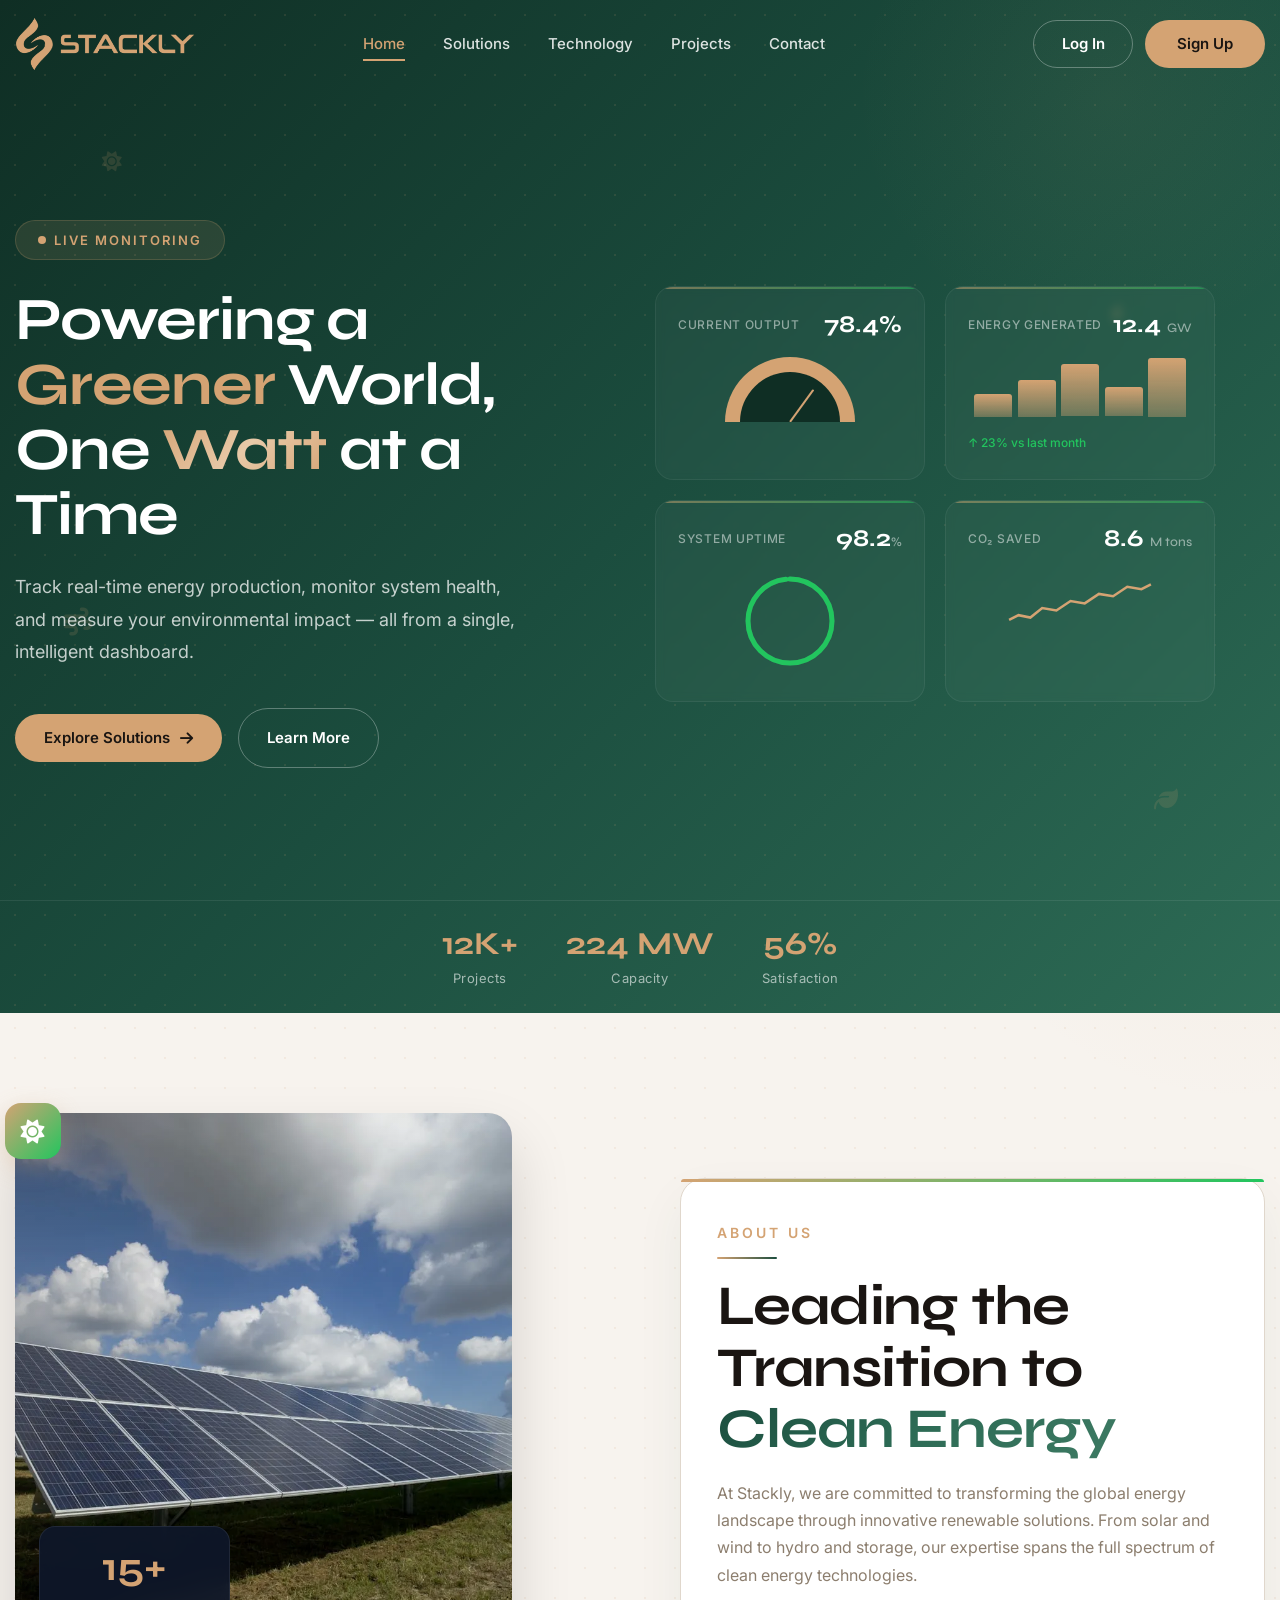
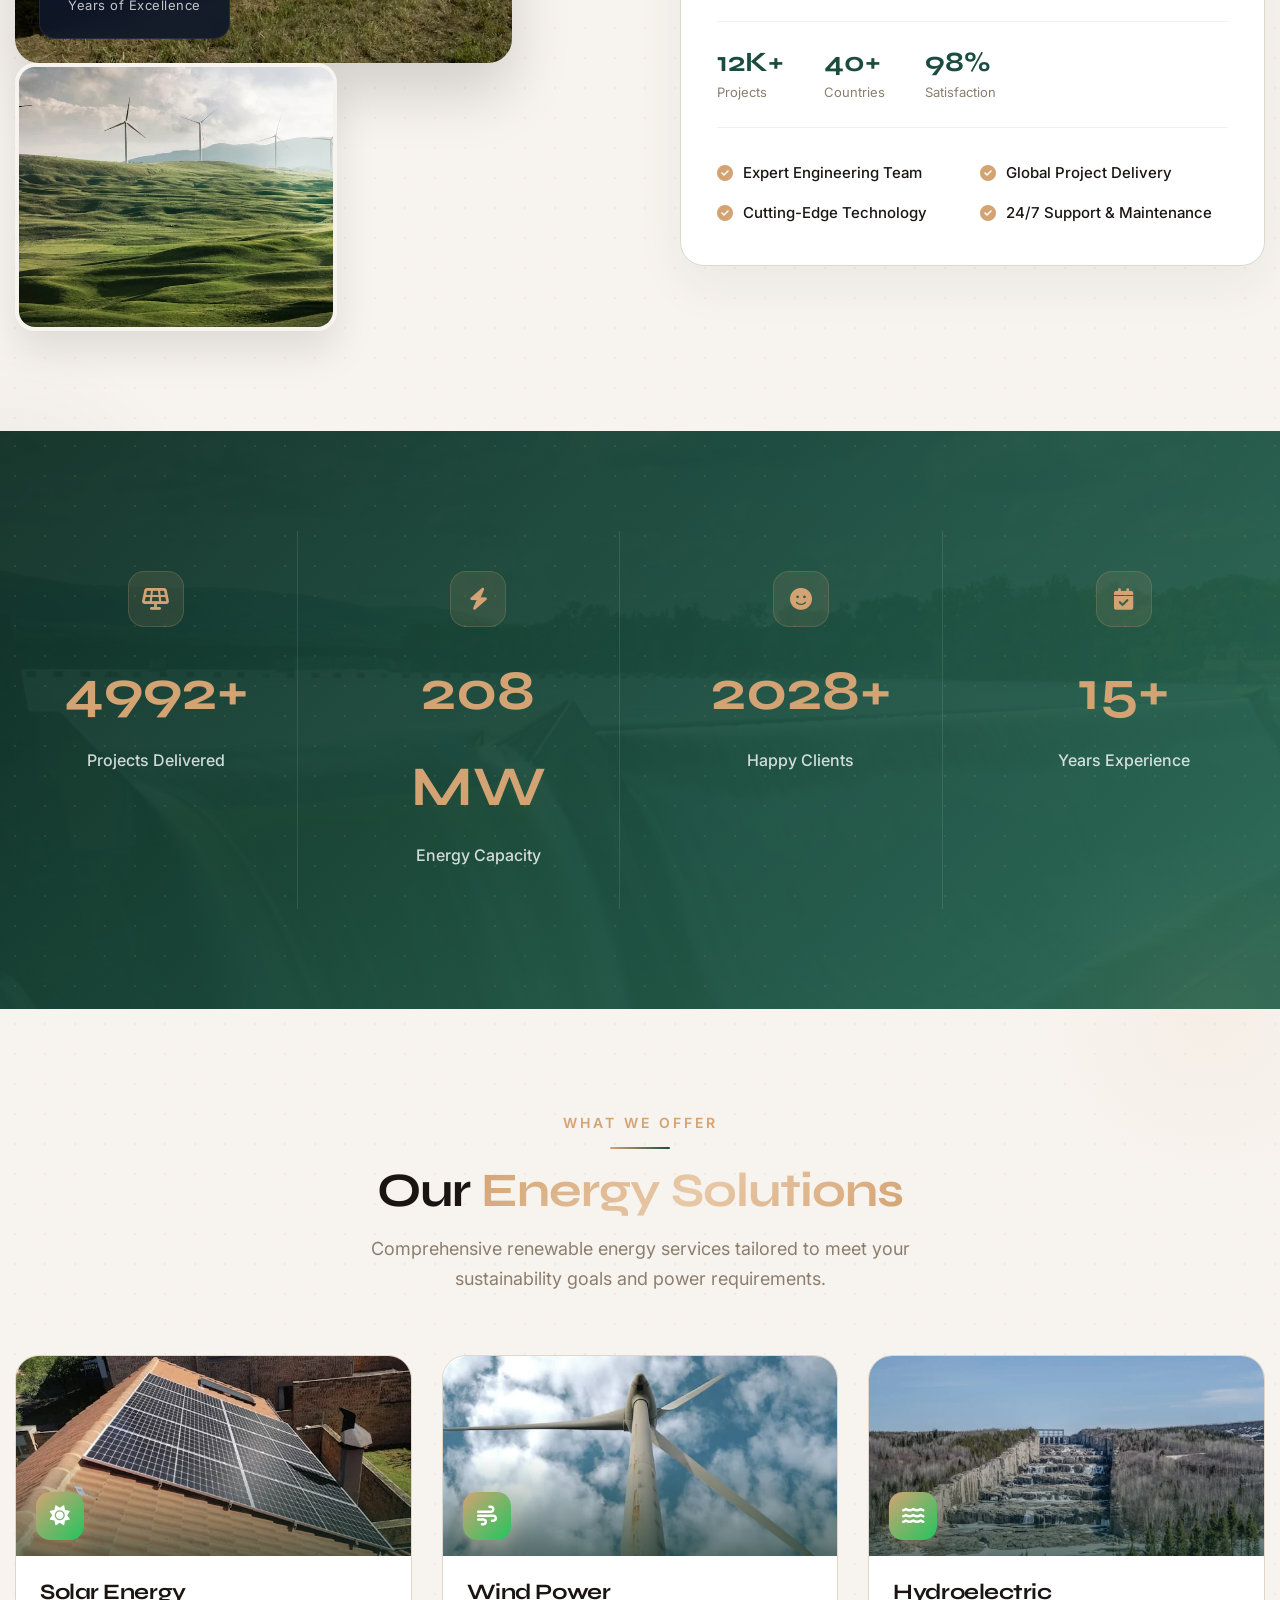
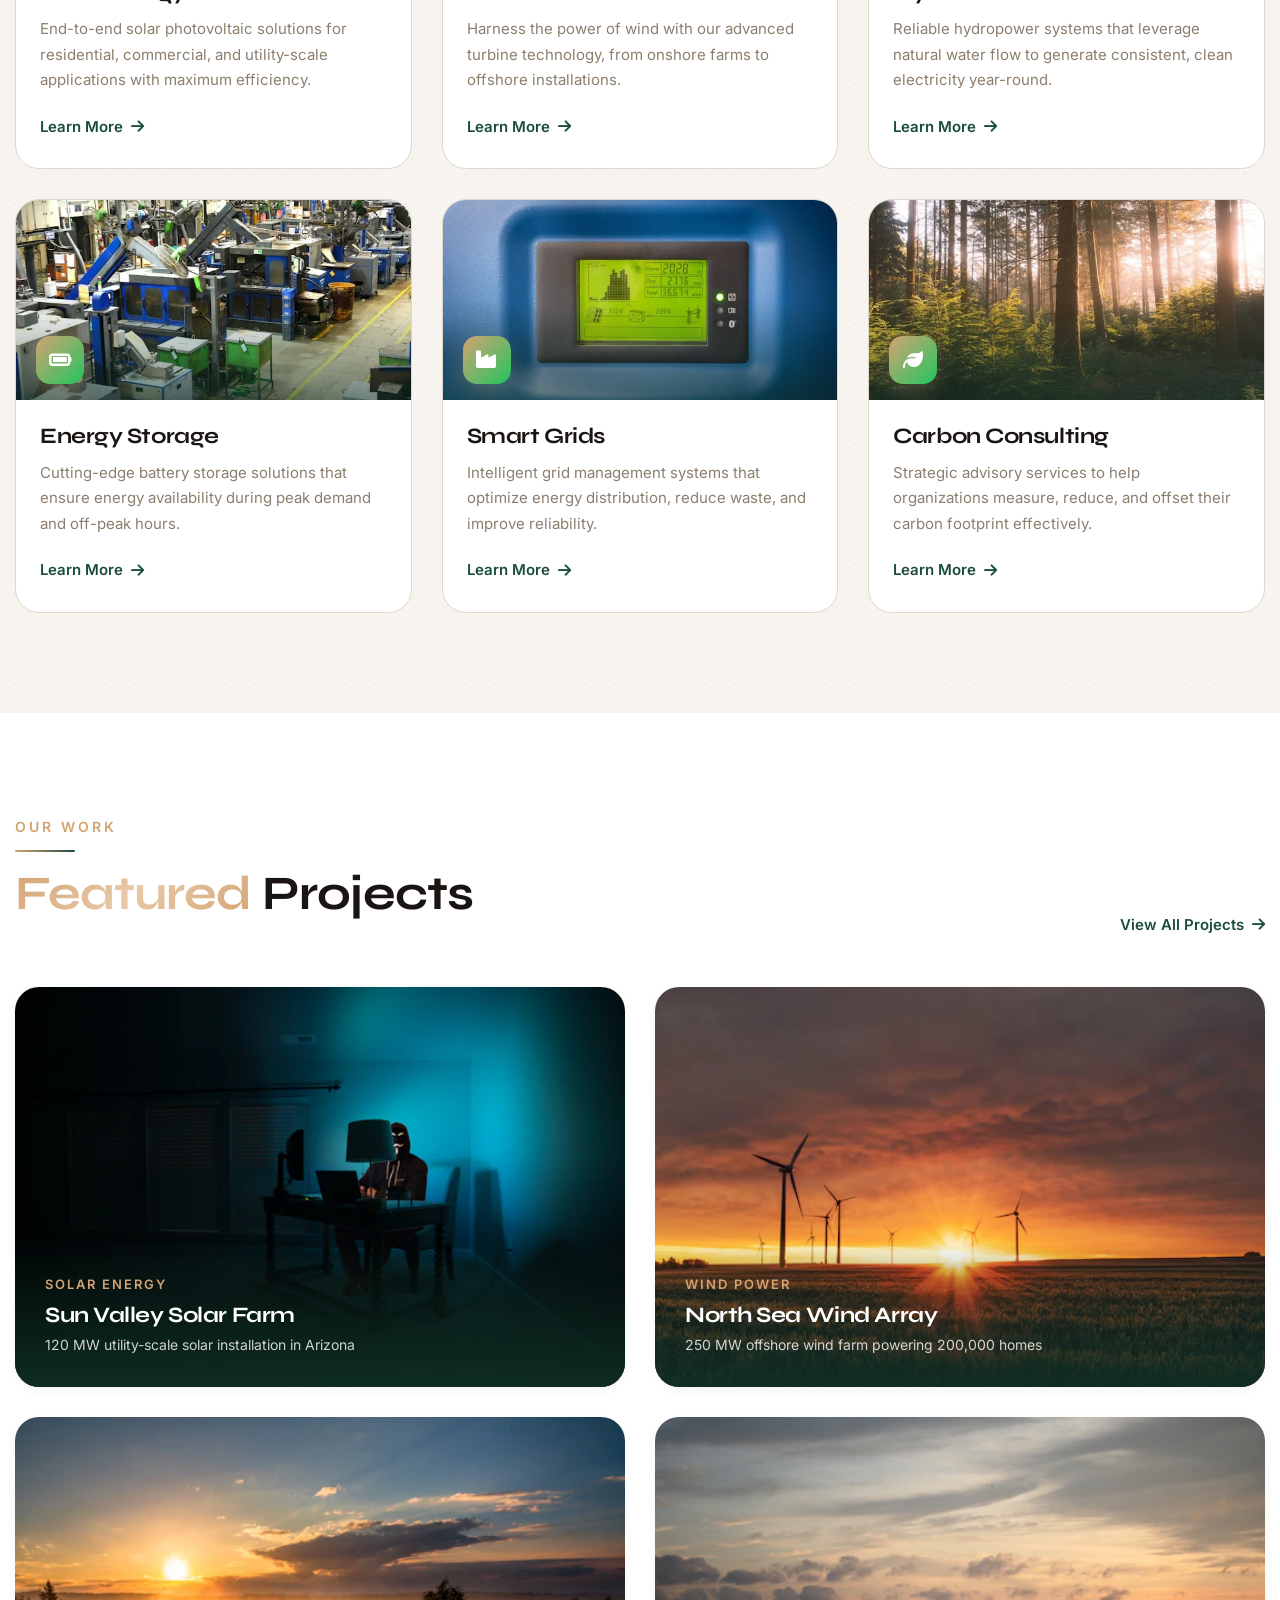
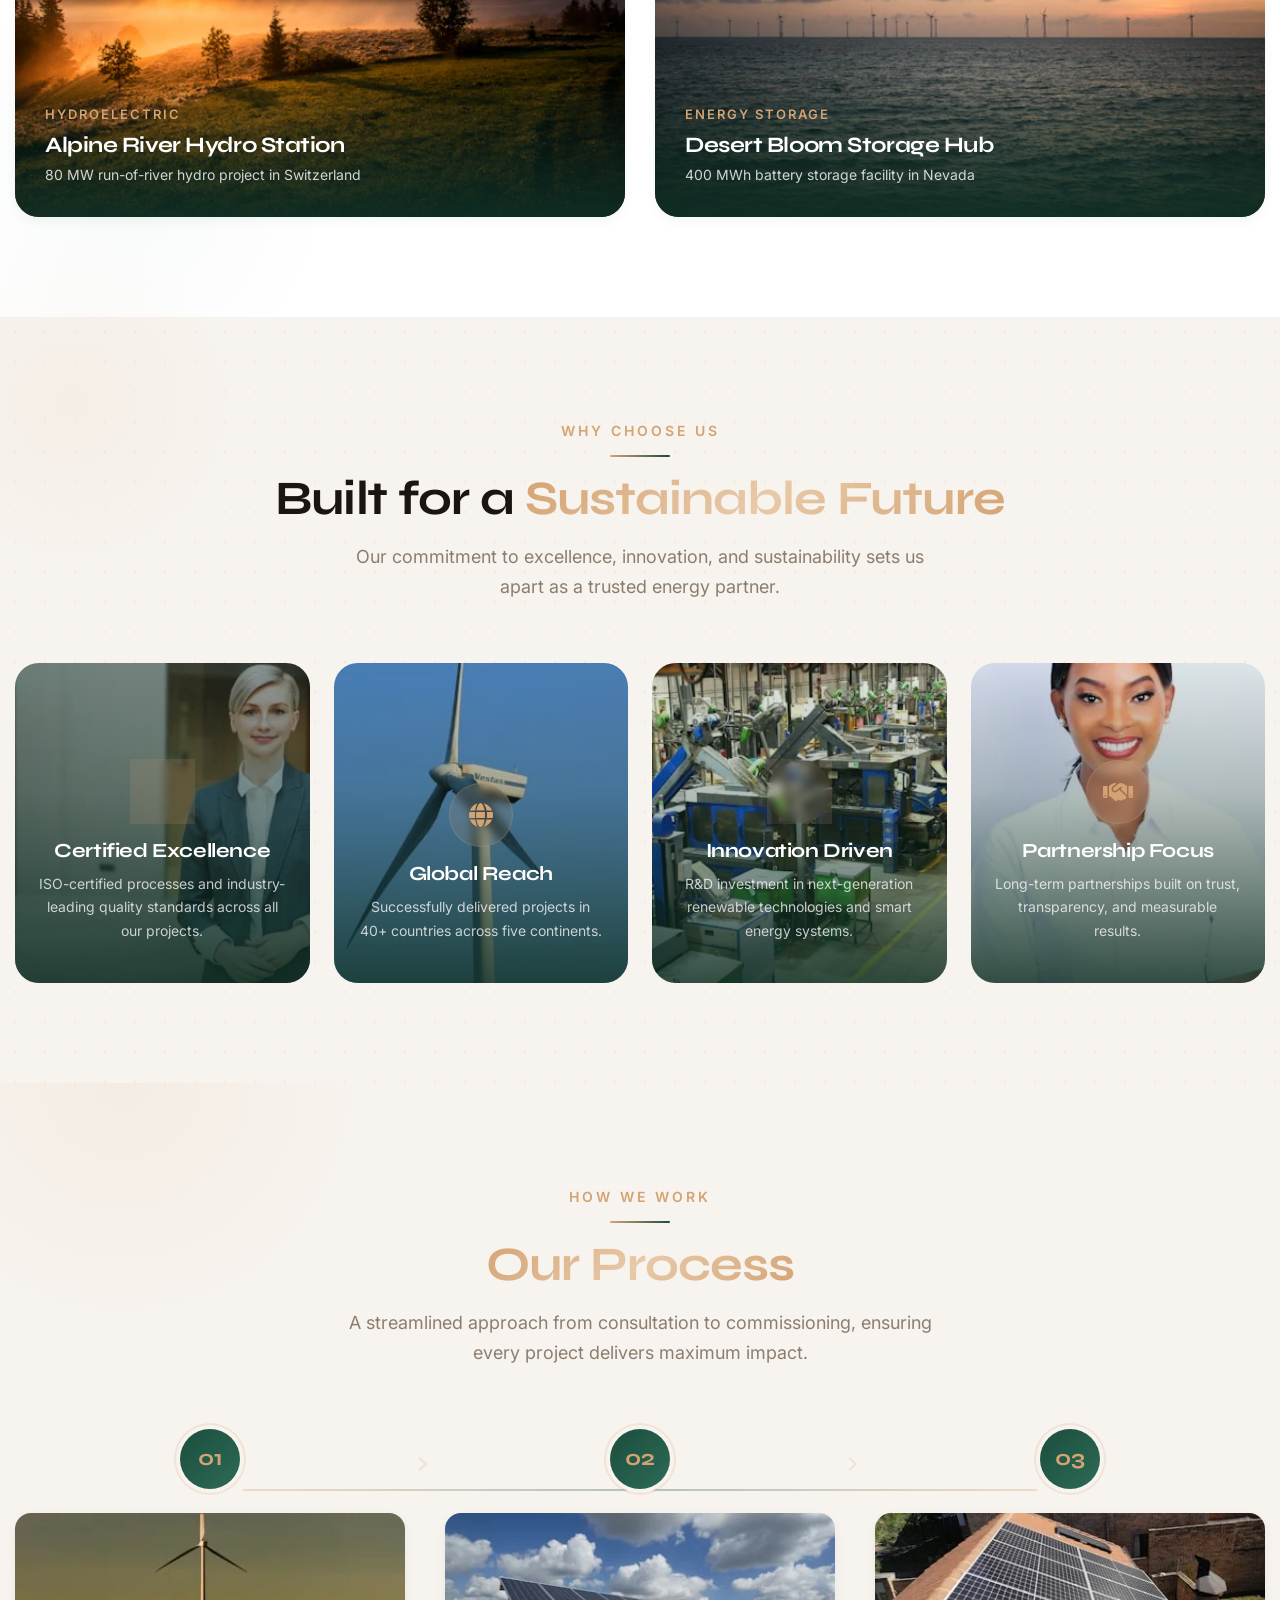
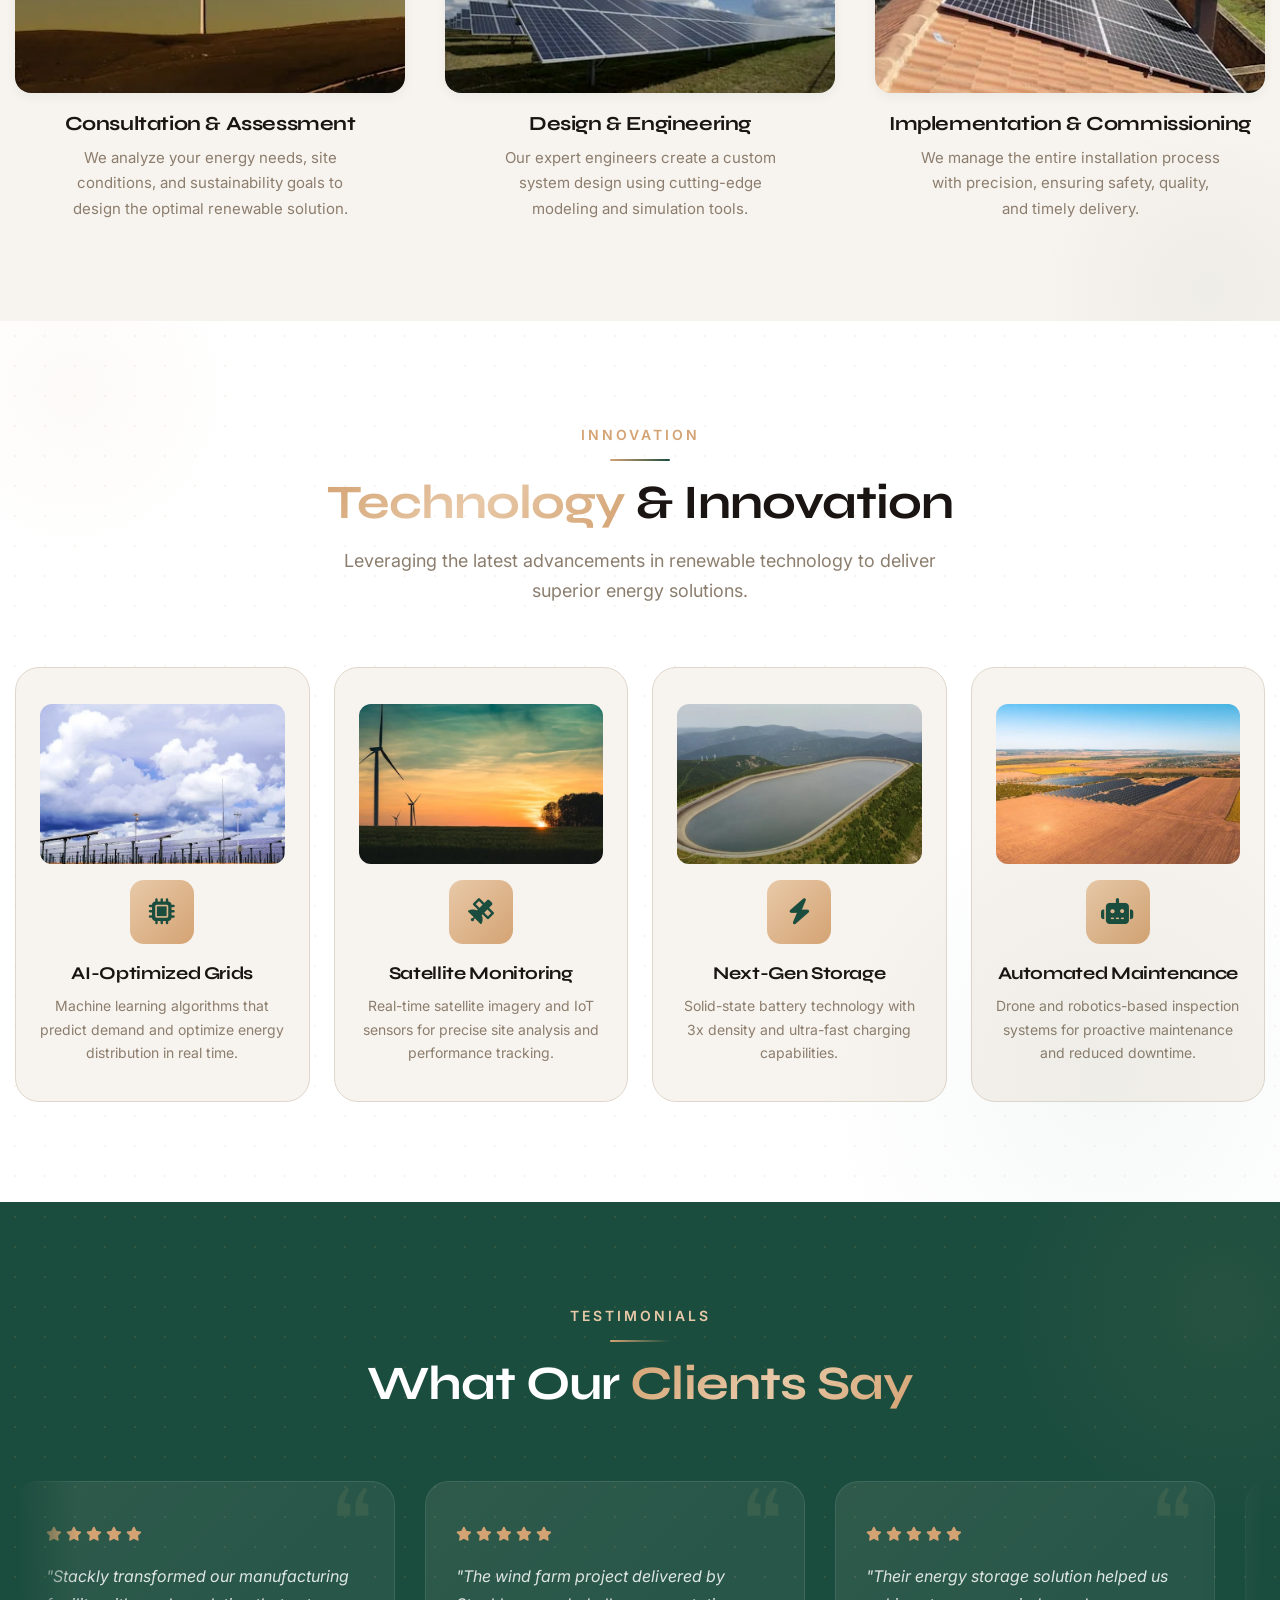
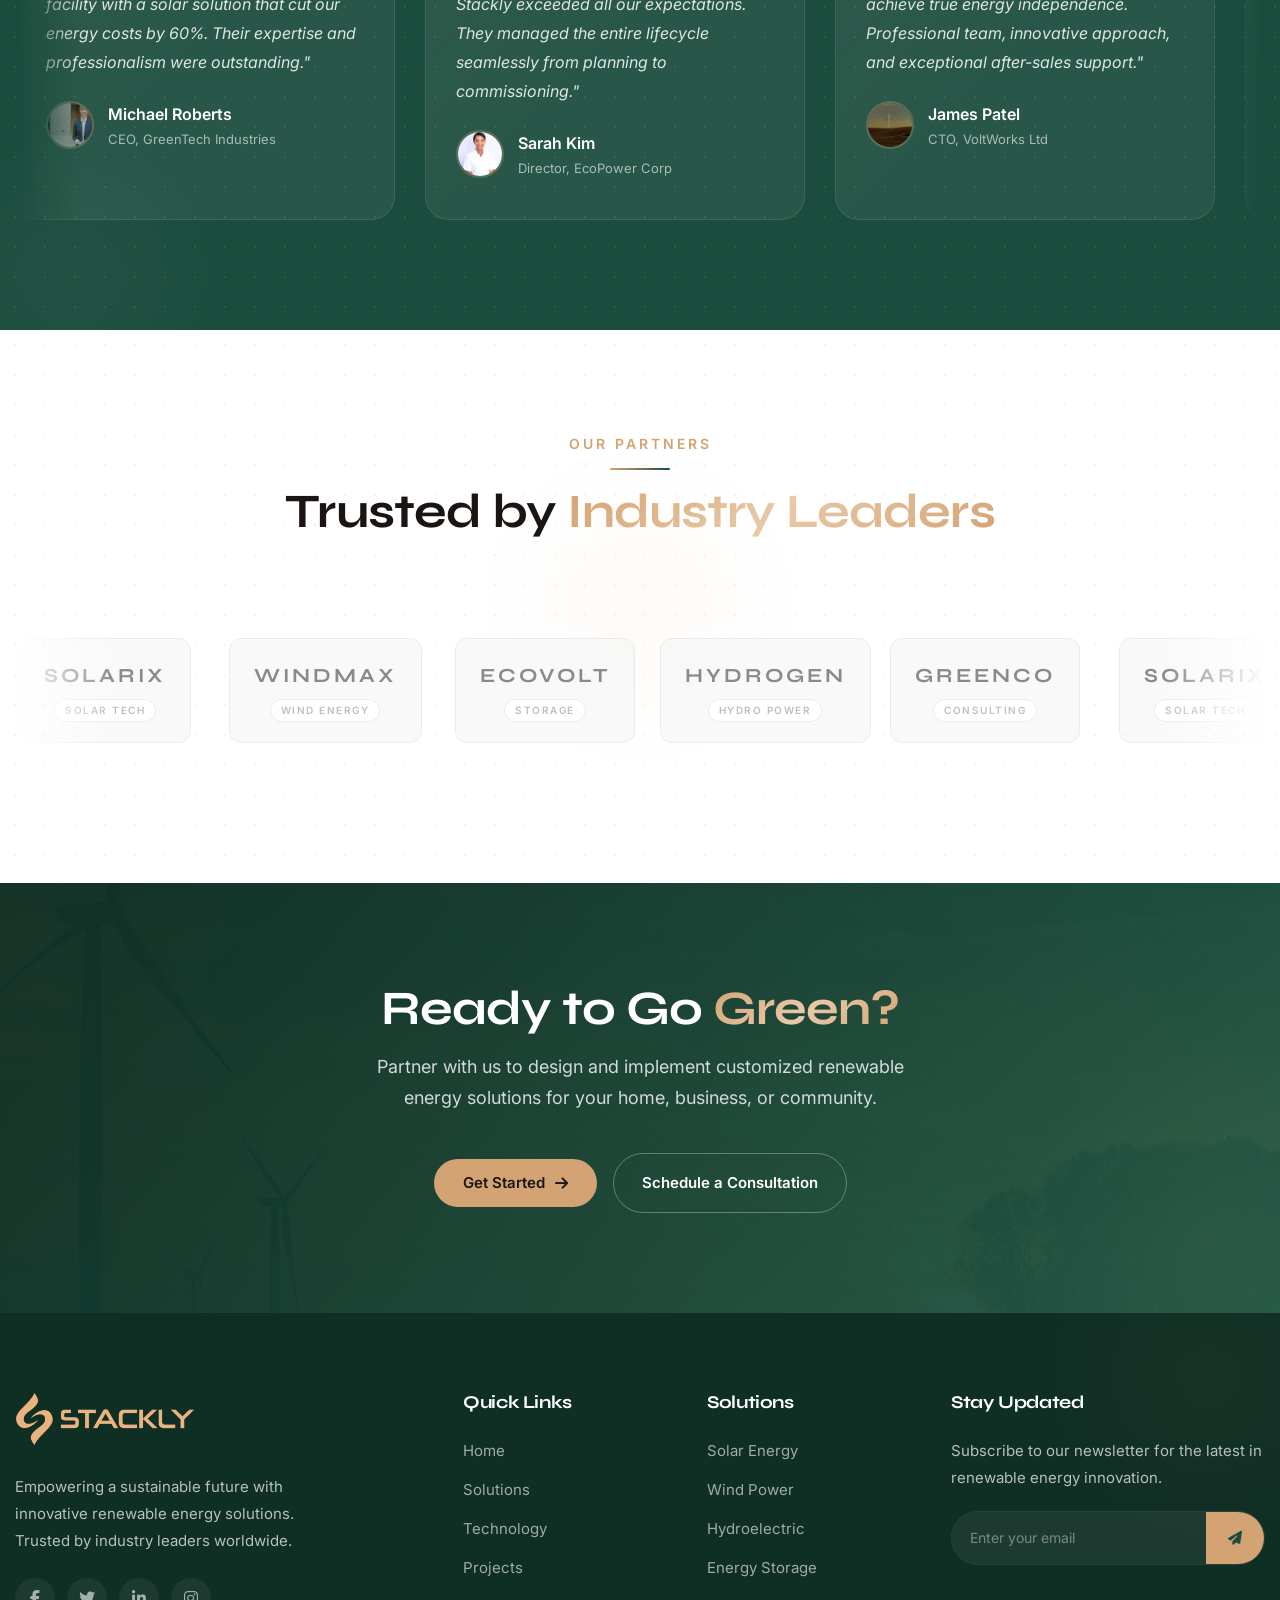
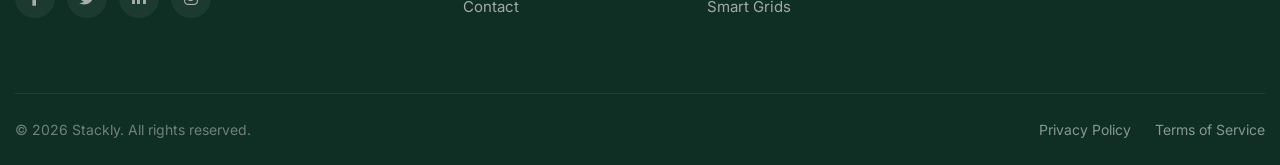
==== commit fd1f50f8: "added images for everypage" ====
--- a/index.html
+++ b/index.html
@@ -174,7 +174,7 @@
                     <div class="about__inner">
                         <div class="about__media reveal reveal-delay-1">
                             <div class="about__image-frame about__image-frame--main">
-                                <img src="https://source.unsplash.com/featured/800x1000/?solar,farm,aerial" alt="Solar Farm" loading="lazy" class="about__img">
+                                <img src="assets/images/about-main.webp" alt="Solar Farm" loading="lazy" class="about__img">
                                 <div class="about__img-glow"></div>
                                 <div class="about__badge">
                                     <span class="about__badge-number">15+</span>
@@ -182,7 +182,7 @@
                                 </div>
                             </div>
                             <div class="about__image-frame about__image-frame--alt">
-                                <img src="https://source.unsplash.com/featured/600x600/?wind,turbine,blade" alt="Wind Turbine" loading="lazy" class="about__img about__img--alt">
+                                <img src="assets/images/about-alt.webp" alt="Wind Turbine" loading="lazy" class="about__img about__img--alt">
                             </div>
                             <div class="about__decor-icon"><i class="fa-solid fa-sun"></i></div>
                         </div>
@@ -233,7 +233,7 @@
             <!-- Stats -->
             <section class="stats section-padding reveal">
                 <div class="dot-pattern"></div>
-                <img src="https://source.unsplash.com/featured/1920x600/?solar,panels,field" alt="" loading="lazy" class="stats__bg">
+                <img src="assets/images/stats-bg.webp" alt="" loading="lazy" class="stats__bg">
                 <div class="container">
                     <div class="stats__grid">
                         <div class="stats__item reveal reveal-delay-1">
@@ -273,7 +273,7 @@
                     <div class="services__grid">
                         <div class="service__card reveal reveal-delay-1">
                             <div class="service__card-img">
-                                <img src="https://source.unsplash.com/featured/600x400/?solar,panel,roof" alt="Solar Energy" loading="lazy">
+                                <img src="assets/images/service-solar.webp" alt="Solar Energy" loading="lazy">
                                 <div class="service__icon"><i class="fa-solid fa-sun"></i></div>
                             </div>
                             <div class="service__card-body">
@@ -284,7 +284,7 @@
                         </div>
                         <div class="service__card reveal reveal-delay-2">
                             <div class="service__card-img">
-                                <img src="https://source.unsplash.com/featured/600x400/?wind,turbine,ocean" alt="Wind Power" loading="lazy">
+                                <img src="assets/images/service-wind.webp" alt="Wind Power" loading="lazy">
                                 <div class="service__icon"><i class="fa-solid fa-wind"></i></div>
                             </div>
                             <div class="service__card-body">
@@ -295,7 +295,7 @@
                         </div>
                         <div class="service__card reveal reveal-delay-3">
                             <div class="service__card-img">
-                                <img src="https://source.unsplash.com/featured/600x400/?hydroelectric,dam,water" alt="Hydroelectric" loading="lazy">
+                                <img src="assets/images/service-hydro.webp" alt="Hydroelectric" loading="lazy">
                                 <div class="service__icon"><i class="fa-solid fa-water"></i></div>
                             </div>
                             <div class="service__card-body">
@@ -306,7 +306,7 @@
                         </div>
                         <div class="service__card reveal reveal-delay-4">
                             <div class="service__card-img">
-                                <img src="https://source.unsplash.com/featured/600x400/?battery,storage,energy" alt="Energy Storage" loading="lazy">
+                                <img src="assets/images/service-storage.webp" alt="Energy Storage" loading="lazy">
                                 <div class="service__icon"><i class="fa-solid fa-battery-full"></i></div>
                             </div>
                             <div class="service__card-body">
@@ -317,7 +317,7 @@
                         </div>
                         <div class="service__card reveal reveal-delay-5">
                             <div class="service__card-img">
-                                <img src="https://source.unsplash.com/featured/600x400/?smart,grid,power" alt="Smart Grids" loading="lazy">
+                                <img src="assets/images/service-grid.webp" alt="Smart Grids" loading="lazy">
                                 <div class="service__icon"><i class="fa-solid fa-industry"></i></div>
                             </div>
                             <div class="service__card-body">
@@ -328,7 +328,7 @@
                         </div>
                         <div class="service__card reveal reveal-delay-1">
                             <div class="service__card-img">
-                                <img src="https://source.unsplash.com/featured/600x400/?carbon,forest,nature" alt="Carbon Consulting" loading="lazy">
+                                <img src="assets/images/service-carbon.webp" alt="Carbon Consulting" loading="lazy">
                                 <div class="service__icon"><i class="fa-solid fa-leaf"></i></div>
                             </div>
                             <div class="service__card-body">
@@ -402,7 +402,7 @@
                     <div class="features__grid">
                         <div class="features__item reveal reveal-delay-1">
                             <div class="features__item-bg">
-                                <img src="https://source.unsplash.com/featured/400x300/?certificate,quality,badge" alt="" loading="lazy">
+                                <img src="assets/images/feature-certified.webp" alt="" loading="lazy">
                             </div>
                             <div class="features__item-content">
                                 <div class="features__item-icon"><i class="fa-solid fa-certificate"></i></div>
@@ -412,7 +412,7 @@
                         </div>
                         <div class="features__item reveal reveal-delay-2">
                             <div class="features__item-bg">
-                                <img src="https://source.unsplash.com/featured/400x300/?global,world,network" alt="" loading="lazy">
+                                <img src="assets/images/feature-global.webp" alt="" loading="lazy">
                             </div>
                             <div class="features__item-content">
                                 <div class="features__item-icon"><i class="fa-solid fa-globe"></i></div>
@@ -422,7 +422,7 @@
                         </div>
                         <div class="features__item reveal reveal-delay-3">
                             <div class="features__item-bg">
-                                <img src="https://source.unsplash.com/featured/400x300/?technology,innovation,circuit" alt="" loading="lazy">
+                                <img src="assets/images/feature-innovation.webp" alt="" loading="lazy">
                             </div>
                             <div class="features__item-content">
                                 <div class="features__item-icon"><i class="fa-solid fa-microchip"></i></div>
@@ -432,7 +432,7 @@
                         </div>
                         <div class="features__item reveal reveal-delay-4">
                             <div class="features__item-bg">
-                                <img src="https://source.unsplash.com/featured/400x300/?handshake,partnership,team" alt="" loading="lazy">
+                                <img src="assets/images/feature-partnership.webp" alt="" loading="lazy">
                             </div>
                             <div class="features__item-content">
                                 <div class="features__item-icon"><i class="fa-solid fa-handshake"></i></div>
@@ -456,19 +456,19 @@
                     <div class="process__grid">
                         <div class="process__item reveal reveal-delay-1">
                             <div class="process__step">01</div>
-                            <img src="https://source.unsplash.com/featured/400x300/?solar,consultation" alt="Consultation" loading="lazy" class="process__item-img">
+                            <img src="assets/images/process-consultation.webp" alt="Consultation" loading="lazy" class="process__item-img">
                             <h3>Consultation & Assessment</h3>
                             <p>We analyze your energy needs, site conditions, and sustainability goals to design the optimal renewable solution.</p>
                         </div>
                         <div class="process__item reveal reveal-delay-2">
                             <div class="process__step">02</div>
-                            <img src="https://source.unsplash.com/featured/400x300/?renewable,energy,design" alt="Design" loading="lazy" class="process__item-img">
+                            <img src="assets/images/process-design.webp" alt="Design" loading="lazy" class="process__item-img">
                             <h3>Design & Engineering</h3>
                             <p>Our expert engineers create a custom system design using cutting-edge modeling and simulation tools.</p>
                         </div>
                         <div class="process__item reveal reveal-delay-3">
                             <div class="process__step">03</div>
-                            <img src="https://source.unsplash.com/featured/400x300/?solar,installation" alt="Implementation" loading="lazy" class="process__item-img">
+                            <img src="assets/images/process-implementation.webp" alt="Implementation" loading="lazy" class="process__item-img">
                             <h3>Implementation & Commissioning</h3>
                             <p>We manage the entire installation process with precision, ensuring safety, quality, and timely delivery.</p>
                         </div>
@@ -488,25 +488,25 @@
                     </div>
                     <div class="technology__grid">
                         <div class="technology__card reveal reveal-delay-1">
-                            <img src="https://source.unsplash.com/featured/600x400/?smart,grid,energy" alt="AI Grids" loading="lazy" class="technology__card-img">
+                            <img src="assets/images/tech-grids.webp" alt="AI Grids" loading="lazy" class="technology__card-img">
                             <div class="technology__icon"><i class="fa-solid fa-microchip"></i></div>
                             <h3>AI-Optimized Grids</h3>
                             <p>Machine learning algorithms that predict demand and optimize energy distribution in real time.</p>
                         </div>
                         <div class="technology__card reveal reveal-delay-2">
-                            <img src="https://source.unsplash.com/featured/600x400/?satellite,technology" alt="Satellite" loading="lazy" class="technology__card-img">
+                            <img src="assets/images/tech-satellite.webp" alt="Satellite" loading="lazy" class="technology__card-img">
                             <div class="technology__icon"><i class="fa-solid fa-satellite"></i></div>
                             <h3>Satellite Monitoring</h3>
                             <p>Real-time satellite imagery and IoT sensors for precise site analysis and performance tracking.</p>
                         </div>
                         <div class="technology__card reveal reveal-delay-3">
-                            <img src="https://source.unsplash.com/featured/600x400/?battery,storage" alt="Storage" loading="lazy" class="technology__card-img">
+                            <img src="assets/images/tech-storage.webp" alt="Storage" loading="lazy" class="technology__card-img">
                             <div class="technology__icon"><i class="fa-solid fa-bolt"></i></div>
                             <h3>Next-Gen Storage</h3>
                             <p>Solid-state battery technology with 3x density and ultra-fast charging capabilities.</p>
                         </div>
                         <div class="technology__card reveal reveal-delay-4">
-                            <img src="https://source.unsplash.com/featured/600x400/?drone,inspection" alt="Drone" loading="lazy" class="technology__card-img">
+                            <img src="assets/images/tech-drone.webp" alt="Drone" loading="lazy" class="technology__card-img">
                             <div class="technology__icon"><i class="fa-solid fa-robot"></i></div>
                             <h3>Automated Maintenance</h3>
                             <p>Drone and robotics-based inspection systems for proactive maintenance and reduced downtime.</p>
@@ -536,7 +536,7 @@
                                 </div>
                                 <p class="testimonial__text">"Stackly transformed our manufacturing facility with a solar solution that cut our energy costs by 60%. Their expertise and professionalism were outstanding."</p>
                                 <div class="testimonial__author">
-                                    <img src="https://source.unsplash.com/featured/100x100/?businessman,portrait" alt="Michael Roberts" loading="lazy" class="testimonial__avatar">
+                                    <img src="assets/images/avatar-michael.webp" alt="Michael Roberts" loading="lazy" class="testimonial__avatar">
                                     <div>
                                         <div class="testimonial__name">Michael Roberts</div>
                                         <div class="testimonial__role">CEO, GreenTech Industries</div>
@@ -553,7 +553,7 @@
                                 </div>
                                 <p class="testimonial__text">"The wind farm project delivered by Stackly exceeded all our expectations. They managed the entire lifecycle seamlessly from planning to commissioning."</p>
                                 <div class="testimonial__author">
-                                    <img src="https://source.unsplash.com/featured/100x100/?businesswoman,portrait" alt="Sarah Kim" loading="lazy" class="testimonial__avatar">
+                                    <img src="assets/images/avatar-sarah.webp" alt="Sarah Kim" loading="lazy" class="testimonial__avatar">
                                     <div>
                                         <div class="testimonial__name">Sarah Kim</div>
                                         <div class="testimonial__role">Director, EcoPower Corp</div>
@@ -570,7 +570,7 @@
                                 </div>
                                 <p class="testimonial__text">"Their energy storage solution helped us achieve true energy independence. Professional team, innovative approach, and exceptional after-sales support."</p>
                                 <div class="testimonial__author">
-                                    <img src="https://source.unsplash.com/featured/100x100/?engineer,portrait" alt="James Patel" loading="lazy" class="testimonial__avatar">
+                                    <img src="assets/images/avatar-james.webp" alt="James Patel" loading="lazy" class="testimonial__avatar">
                                     <div>
                                         <div class="testimonial__name">James Patel</div>
                                         <div class="testimonial__role">CTO, VoltWorks Ltd</div>
@@ -587,7 +587,7 @@
                                 </div>
                                 <p class="testimonial__text">"Stackly transformed our manufacturing facility with a solar solution that cut our energy costs by 60%. Their expertise and professionalism were outstanding."</p>
                                 <div class="testimonial__author">
-                                    <img src="https://source.unsplash.com/featured/100x100/?businessman,portrait" alt="Michael Roberts" loading="lazy" class="testimonial__avatar">
+                                    <img src="assets/images/avatar-michael.webp" alt="Michael Roberts" loading="lazy" class="testimonial__avatar">
                                     <div>
                                         <div class="testimonial__name">Michael Roberts</div>
                                         <div class="testimonial__role">CEO, GreenTech Industries</div>
@@ -604,7 +604,7 @@
                                 </div>
                                 <p class="testimonial__text">"The wind farm project delivered by Stackly exceeded all our expectations. They managed the entire lifecycle seamlessly from planning to commissioning."</p>
                                 <div class="testimonial__author">
-                                    <img src="https://source.unsplash.com/featured/100x100/?businesswoman,portrait" alt="Sarah Kim" loading="lazy" class="testimonial__avatar">
+                                    <img src="assets/images/avatar-sarah.webp" alt="Sarah Kim" loading="lazy" class="testimonial__avatar">
                                     <div>
                                         <div class="testimonial__name">Sarah Kim</div>
                                         <div class="testimonial__role">Director, EcoPower Corp</div>
@@ -621,7 +621,7 @@
                                 </div>
                                 <p class="testimonial__text">"Their energy storage solution helped us achieve true energy independence. Professional team, innovative approach, and exceptional after-sales support."</p>
                                 <div class="testimonial__author">
-                                    <img src="https://source.unsplash.com/featured/100x100/?engineer,portrait" alt="James Patel" loading="lazy" class="testimonial__avatar">
+                                    <img src="assets/images/avatar-james.webp" alt="James Patel" loading="lazy" class="testimonial__avatar">
                                     <div>
                                         <div class="testimonial__name">James Patel</div>
                                         <div class="testimonial__role">CTO, VoltWorks Ltd</div>
@@ -712,7 +712,7 @@
             <!-- CTA -->
             <section class="cta reveal" id="contact">
                 <div class="dot-pattern"></div>
-                <img src="https://source.unsplash.com/featured/1920x800/?solar,panel,wind,turbine,sunset" alt="" loading="lazy" class="cta__bg">
+                <img src="assets/images/cta-bg.webp" alt="" loading="lazy" class="cta__bg">
                 <div class="cta__overlay"></div>
                 <div class="container">
                     <h2 class="cta__title reveal">Ready to Go <span class="gradient-text">Green?</span></h2>
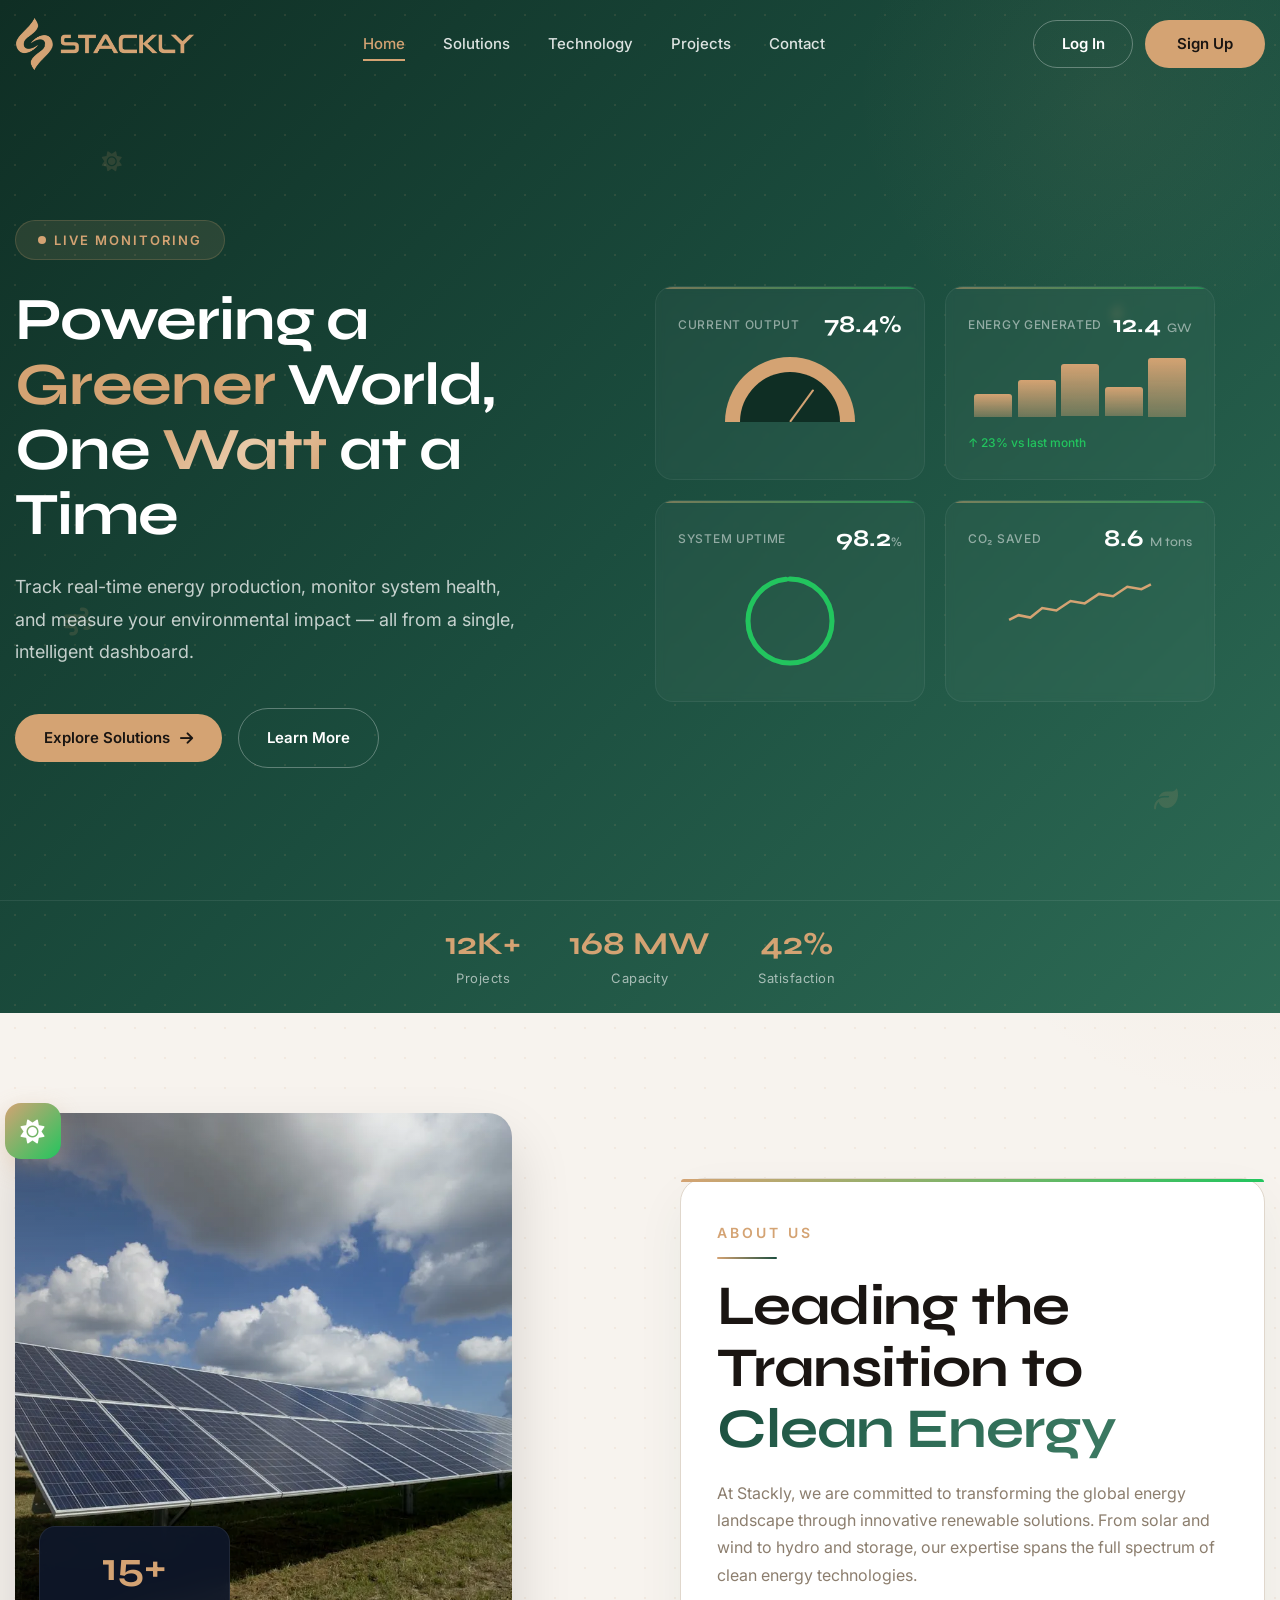
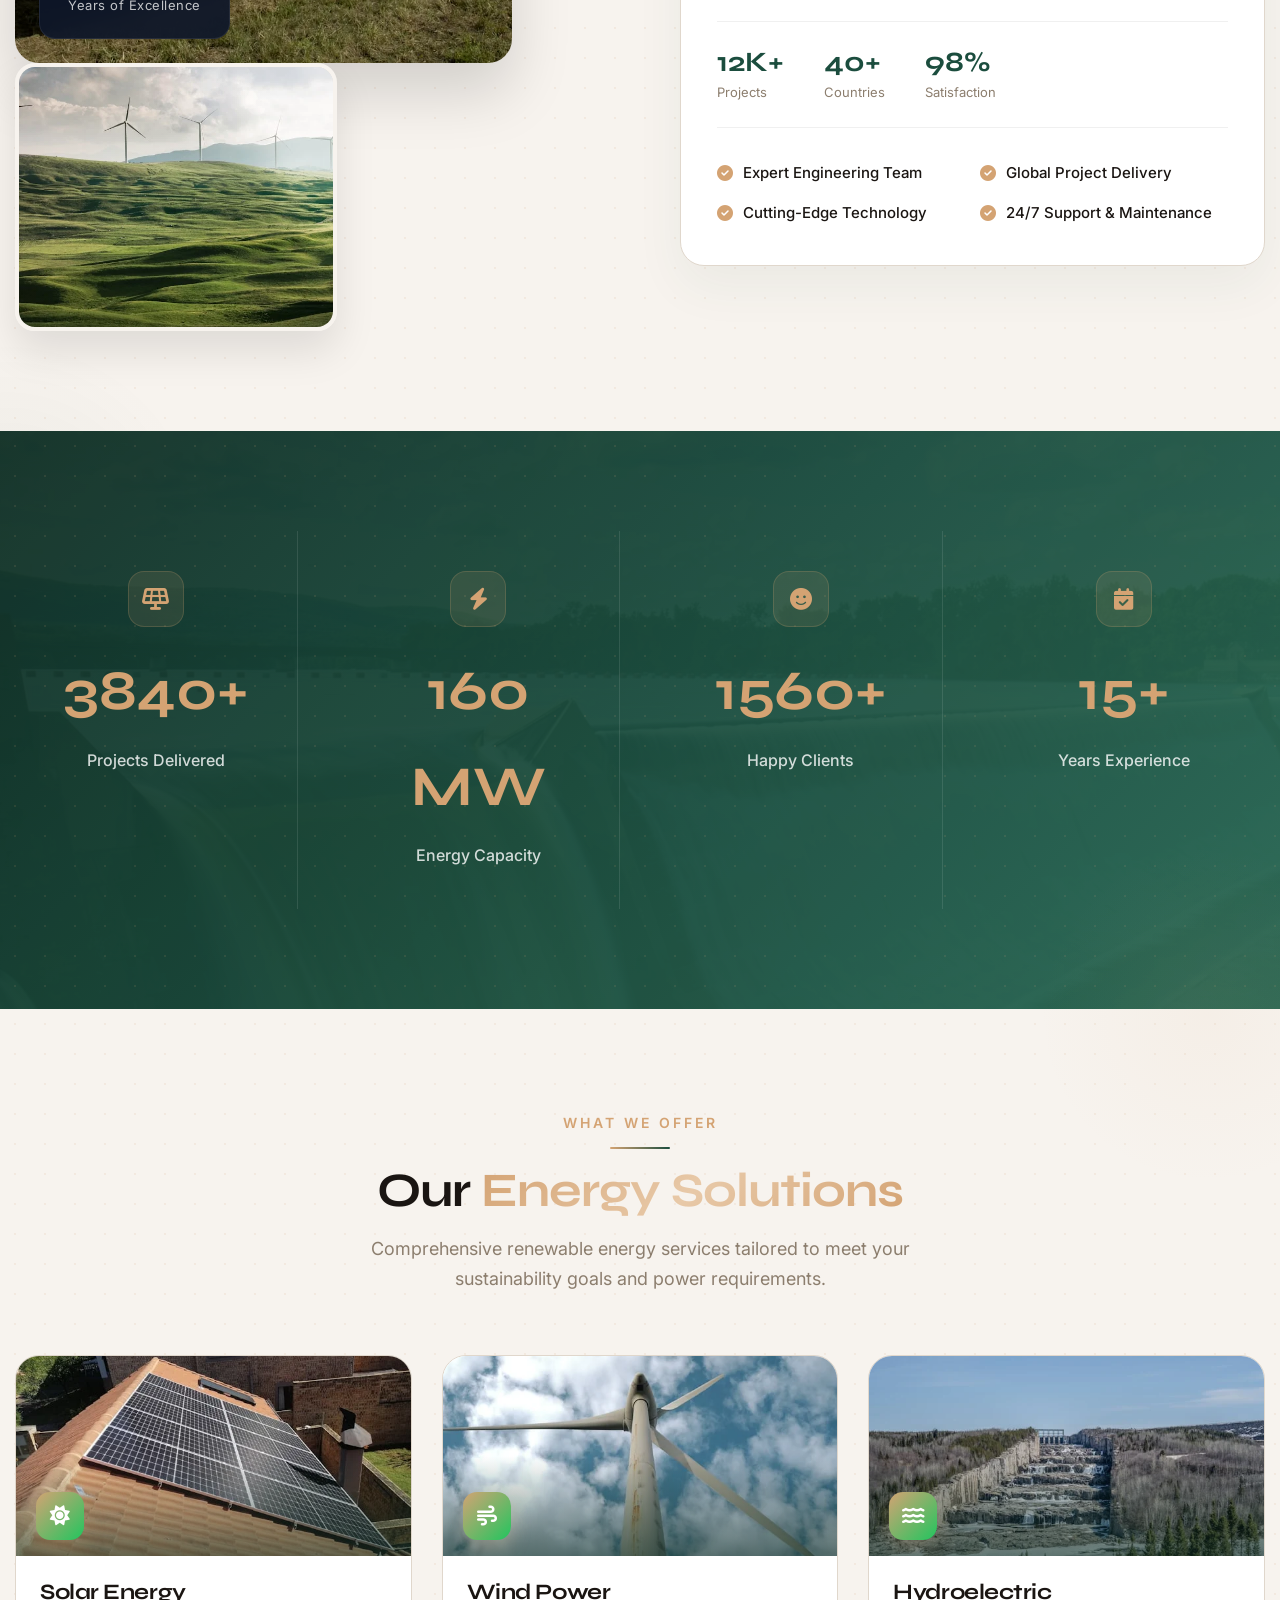
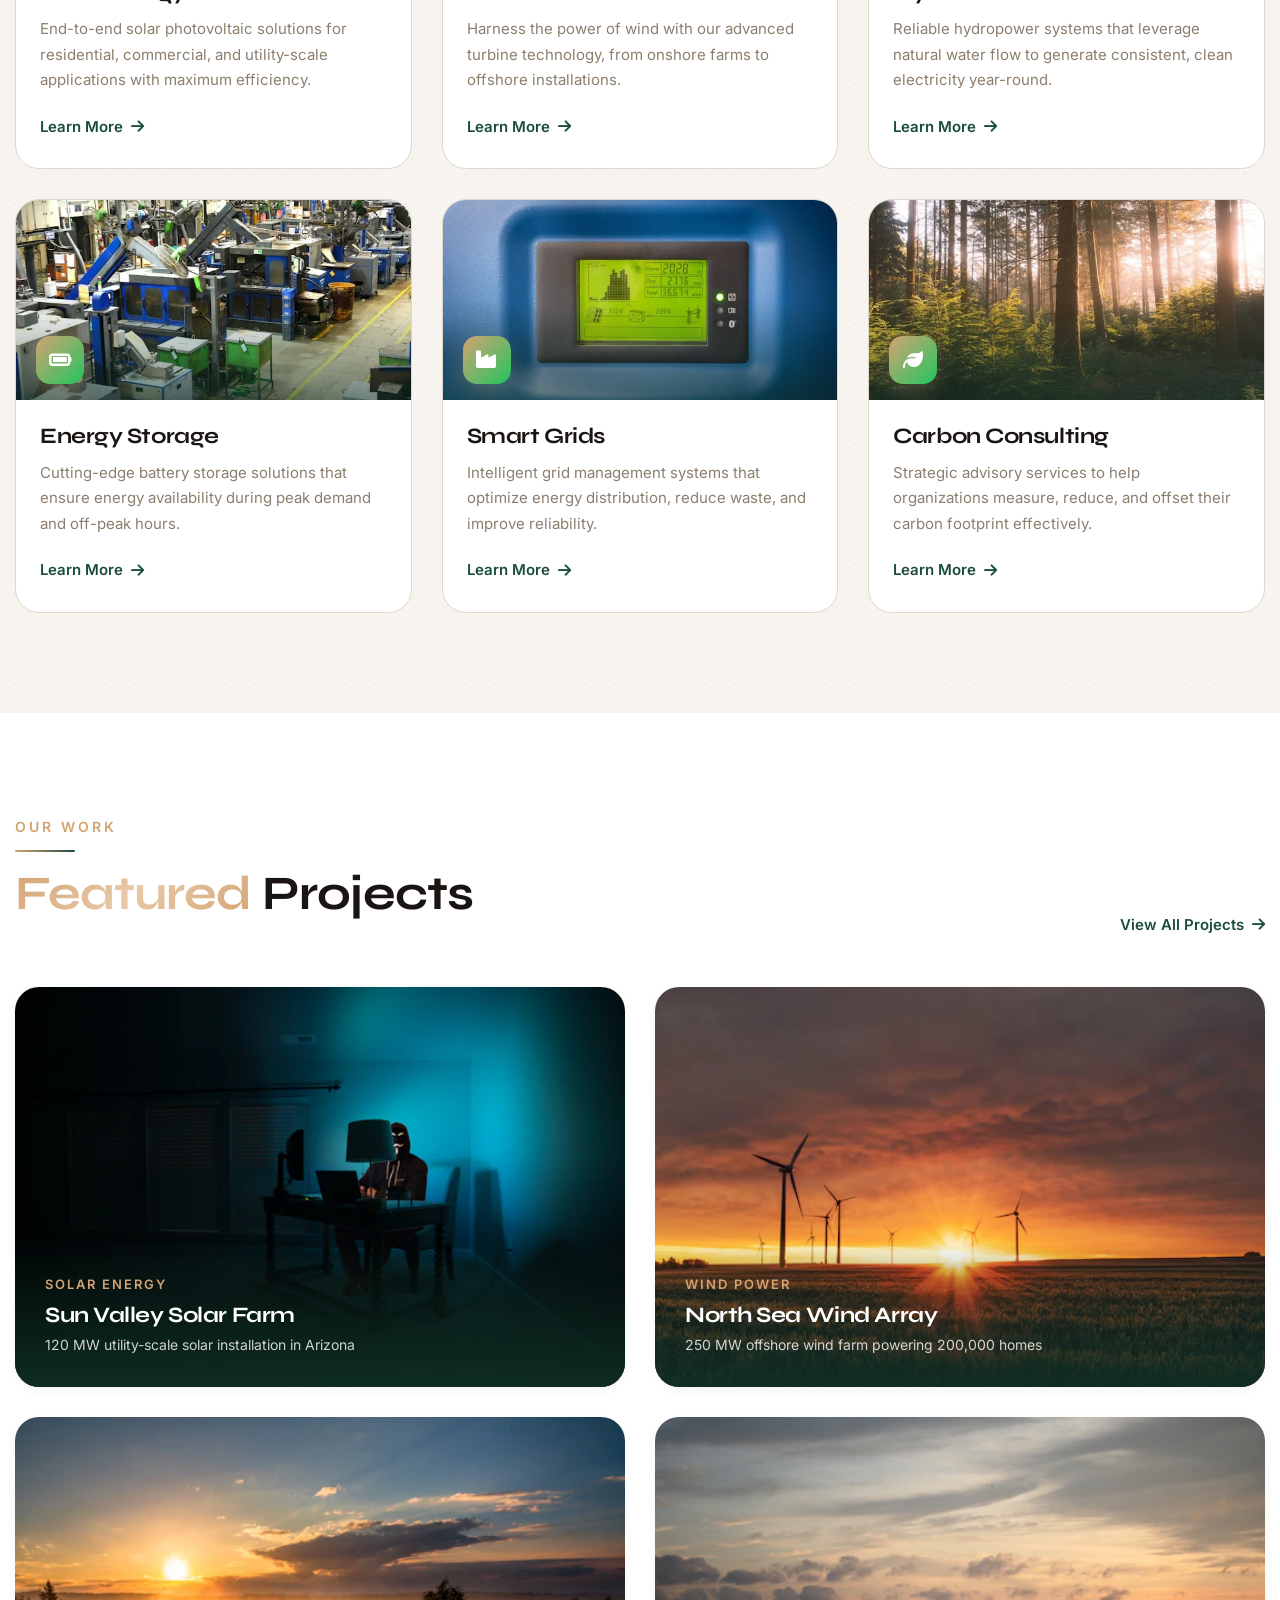
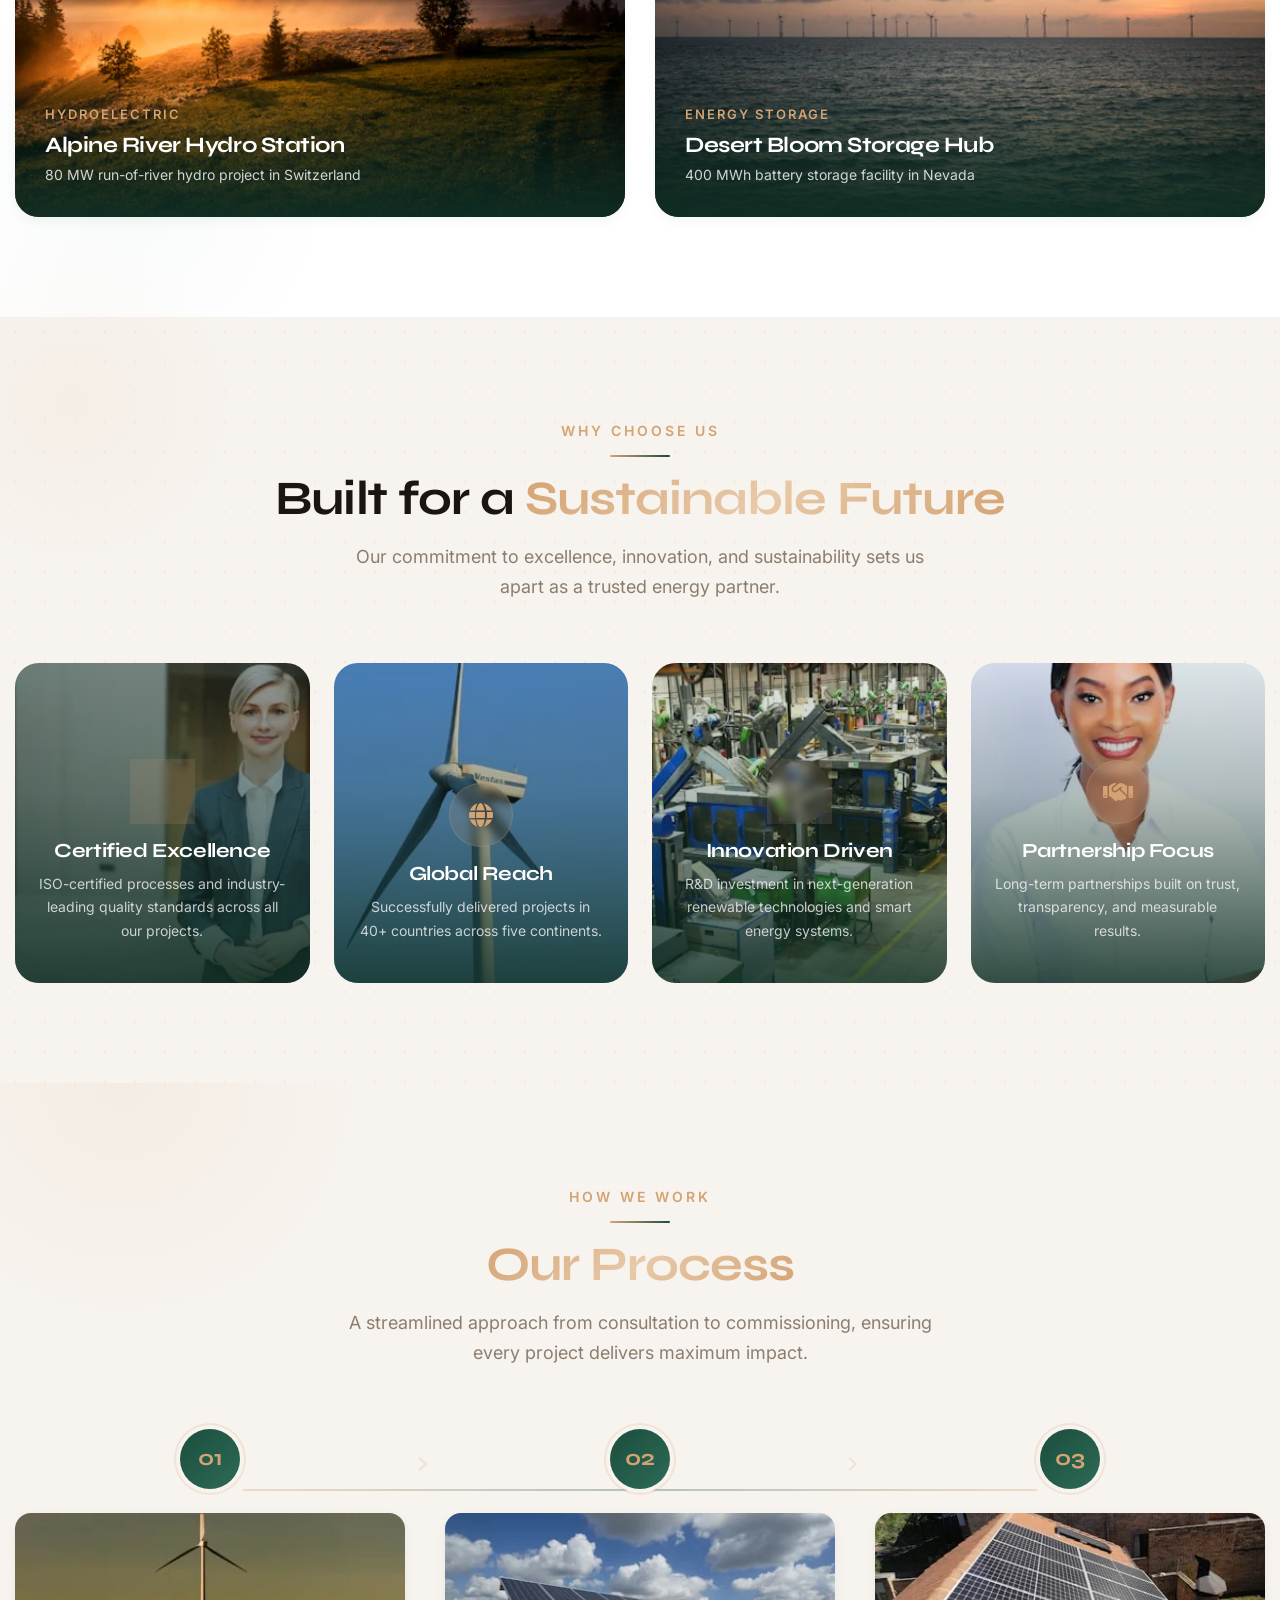
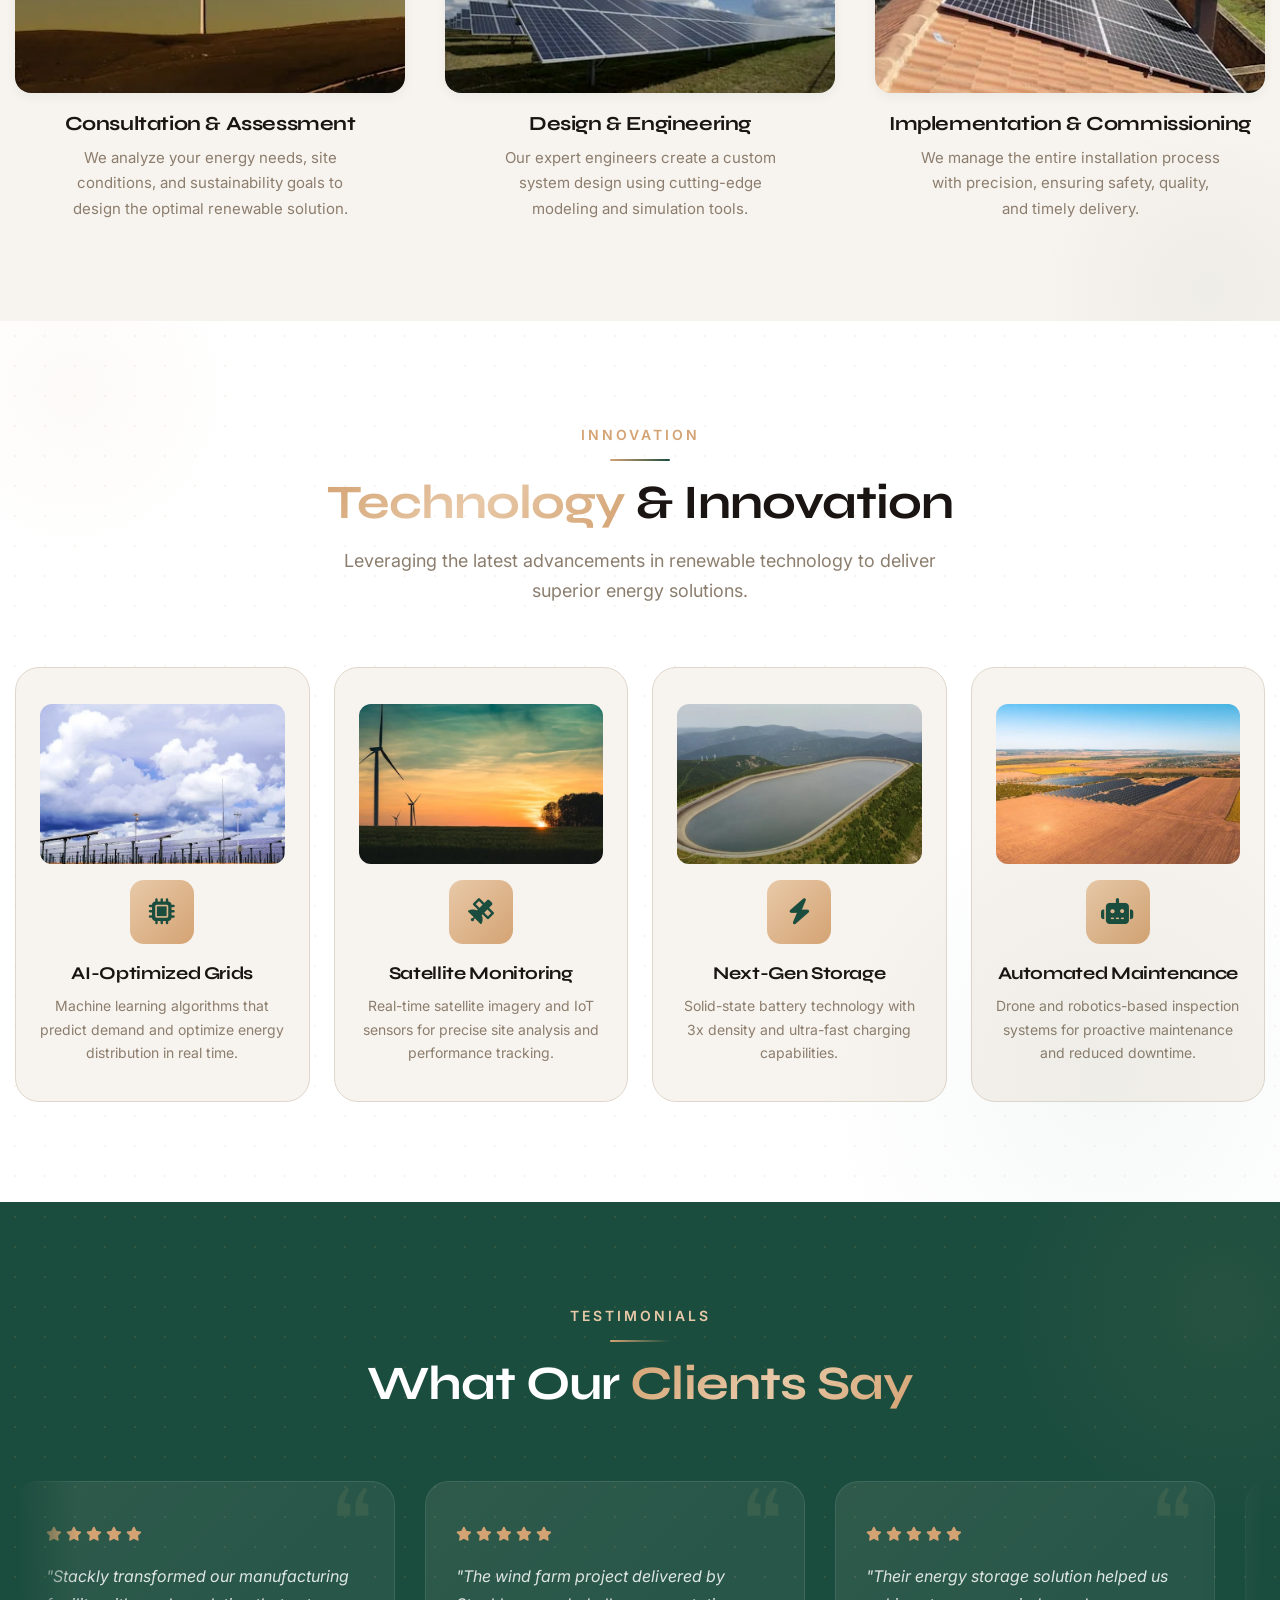
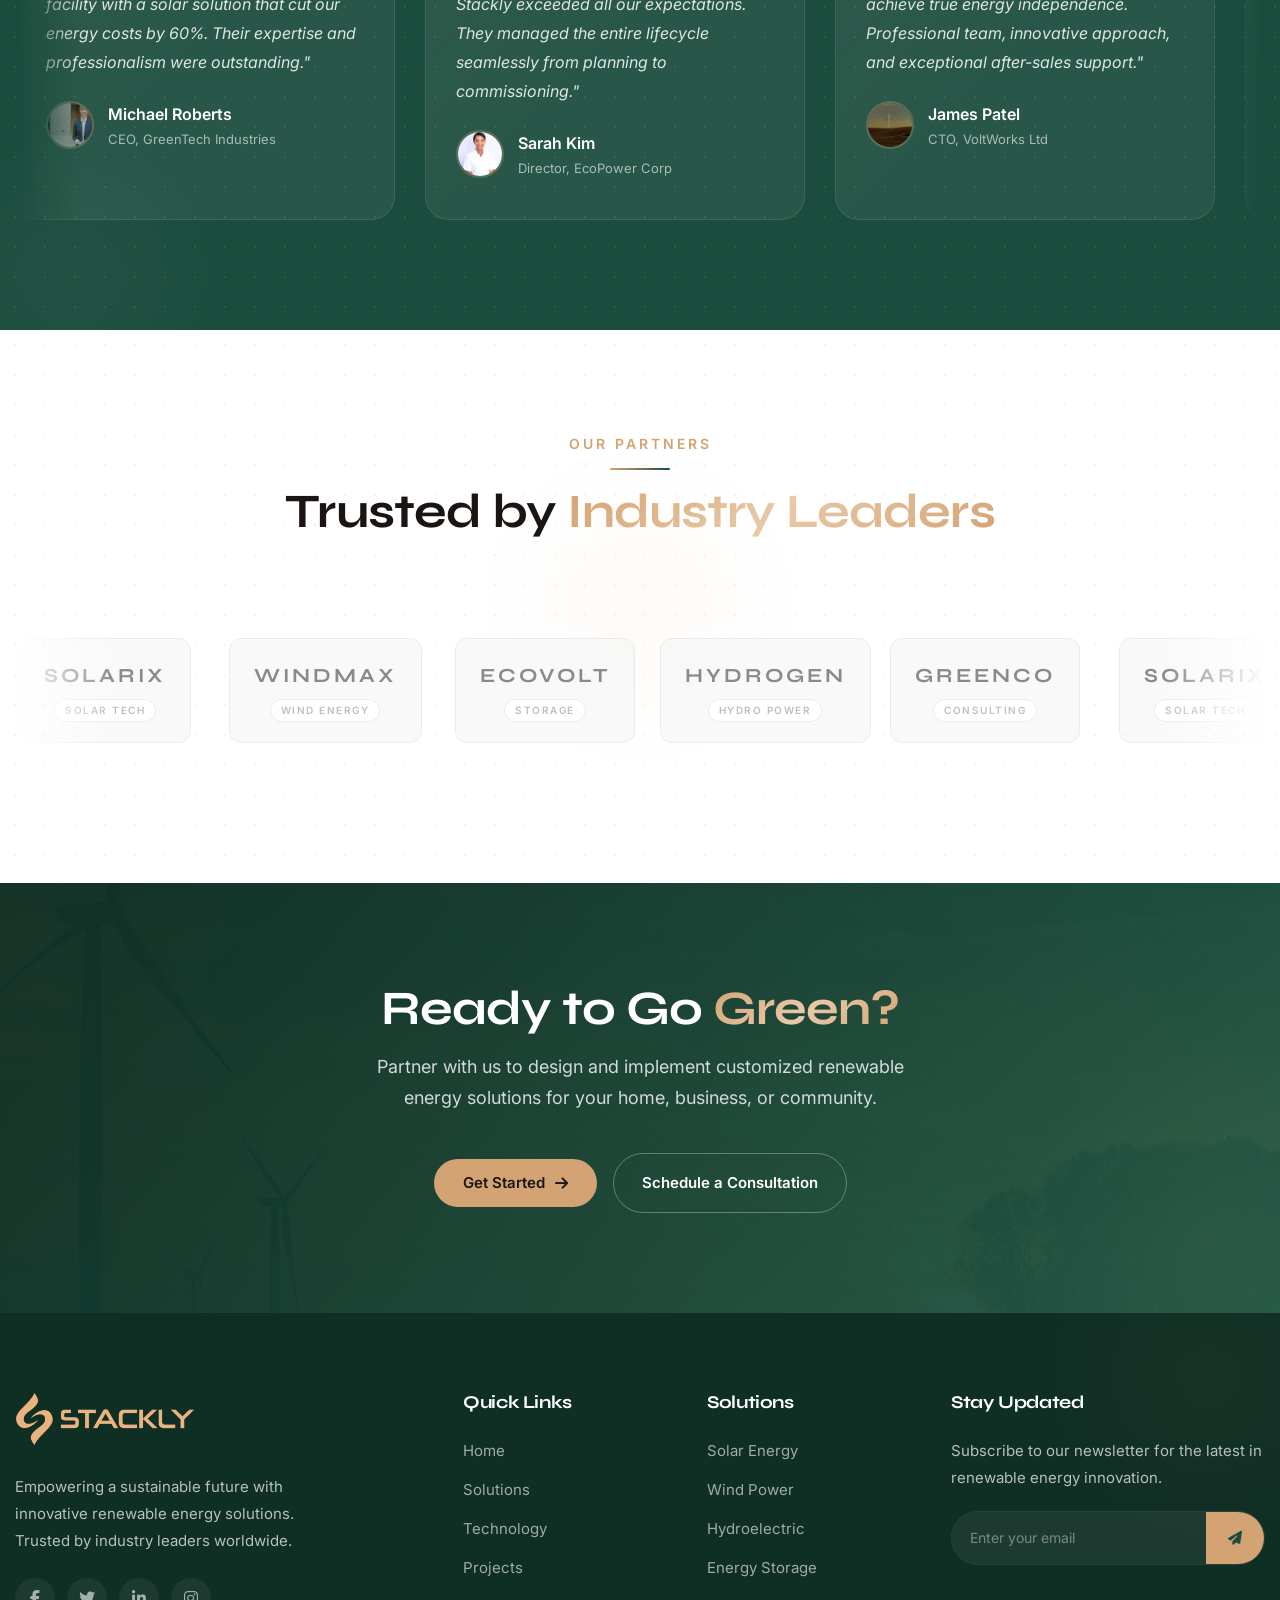
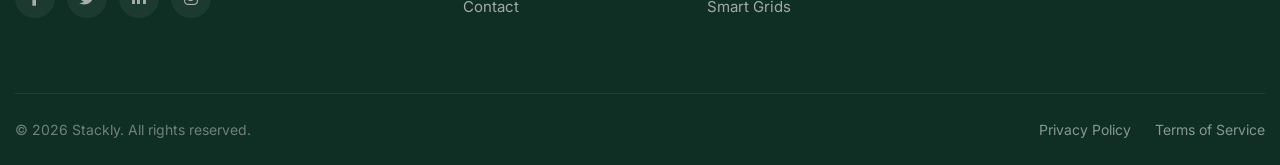
==== commit a0056613: "Added role based dashboards" ====
--- a/index.html
+++ b/index.html
@@ -92,8 +92,8 @@
                             <h1 class="hero__title">Powering a <span class="hero__rotating" data-words='["Greener","Cleaner","Brighter","Greener"]'>Greener</span> World,<br>One <span class="gradient-text">Watt</span> at a Time</h1>
                             <p class="hero__desc">Track real-time energy production, monitor system health, and measure your environmental impact — all from a single, intelligent dashboard.</p>
                             <div class="hero__actions">
-                                <a href="#services" class="primary-btn">Explore Solutions <i class="fa-solid fa-arrow-right"></i></a>
-                                <a href="#about" class="secondary-btn">Learn More</a>
+                                <a href="404.html" class="primary-btn">Explore Solutions <i class="fa-solid fa-arrow-right"></i></a>
+                                <a href="404.html" class="secondary-btn">Learn More</a>
                             </div>
                         </div>
                         <div class="hero__dashboard">
@@ -279,7 +279,7 @@
                             <div class="service__card-body">
                                 <h3>Solar Energy</h3>
                                 <p>End-to-end solar photovoltaic solutions for residential, commercial, and utility-scale applications with maximum efficiency.</p>
-                                <a href="#" class="text-btn">Learn More <i class="fa-solid fa-arrow-right"></i></a>
+                                <a href="404.html" class="text-btn">Learn More <i class="fa-solid fa-arrow-right"></i></a>
                             </div>
                         </div>
                         <div class="service__card reveal reveal-delay-2">
@@ -290,7 +290,7 @@
                             <div class="service__card-body">
                                 <h3>Wind Power</h3>
                                 <p>Harness the power of wind with our advanced turbine technology, from onshore farms to offshore installations.</p>
-                                <a href="#" class="text-btn">Learn More <i class="fa-solid fa-arrow-right"></i></a>
+                                <a href="404.html" class="text-btn">Learn More <i class="fa-solid fa-arrow-right"></i></a>
                             </div>
                         </div>
                         <div class="service__card reveal reveal-delay-3">
@@ -301,7 +301,7 @@
                             <div class="service__card-body">
                                 <h3>Hydroelectric</h3>
                                 <p>Reliable hydropower systems that leverage natural water flow to generate consistent, clean electricity year-round.</p>
-                                <a href="#" class="text-btn">Learn More <i class="fa-solid fa-arrow-right"></i></a>
+                                <a href="404.html" class="text-btn">Learn More <i class="fa-solid fa-arrow-right"></i></a>
                             </div>
                         </div>
                         <div class="service__card reveal reveal-delay-4">
@@ -312,7 +312,7 @@
                             <div class="service__card-body">
                                 <h3>Energy Storage</h3>
                                 <p>Cutting-edge battery storage solutions that ensure energy availability during peak demand and off-peak hours.</p>
-                                <a href="#" class="text-btn">Learn More <i class="fa-solid fa-arrow-right"></i></a>
+                                <a href="404.html" class="text-btn">Learn More <i class="fa-solid fa-arrow-right"></i></a>
                             </div>
                         </div>
                         <div class="service__card reveal reveal-delay-5">
@@ -323,7 +323,7 @@
                             <div class="service__card-body">
                                 <h3>Smart Grids</h3>
                                 <p>Intelligent grid management systems that optimize energy distribution, reduce waste, and improve reliability.</p>
-                                <a href="#" class="text-btn">Learn More <i class="fa-solid fa-arrow-right"></i></a>
+                                <a href="404.html" class="text-btn">Learn More <i class="fa-solid fa-arrow-right"></i></a>
                             </div>
                         </div>
                         <div class="service__card reveal reveal-delay-1">
@@ -334,7 +334,7 @@
                             <div class="service__card-body">
                                 <h3>Carbon Consulting</h3>
                                 <p>Strategic advisory services to help organizations measure, reduce, and offset their carbon footprint effectively.</p>
-                                <a href="#" class="text-btn">Learn More <i class="fa-solid fa-arrow-right"></i></a>
+                                <a href="404.html" class="text-btn">Learn More <i class="fa-solid fa-arrow-right"></i></a>
                             </div>
                         </div>
                     </div>
@@ -350,7 +350,7 @@
                             <div class="section-divider-left"></div>
                             <h2 class="section-title"><span class="gradient-text">Featured</span> Projects</h2>
                         </div>
-                        <a href="#" class="text-btn">View All Projects <i class="fa-solid fa-arrow-right"></i></a>
+                        <a href="404.html" class="text-btn">View All Projects <i class="fa-solid fa-arrow-right"></i></a>
                     </div>
                     <div class="projects__grid">
                         <div class="project__card reveal reveal-delay-1">
@@ -718,8 +718,8 @@
                     <h2 class="cta__title reveal">Ready to Go <span class="gradient-text">Green?</span></h2>
                     <p class="cta__desc reveal reveal-delay-1">Partner with us to design and implement customized renewable energy solutions for your home, business, or community.</p>
                     <div class="cta__actions reveal reveal-delay-2">
-                        <a href="signup.html" class="primary-btn">Get Started <i class="fa-solid fa-arrow-right"></i></a>
-                        <a href="#about" class="secondary-btn">Schedule a Consultation</a>
+                        <a href="404.html" class="primary-btn">Get Started <i class="fa-solid fa-arrow-right"></i></a>
+                        <a href="404.html" class="secondary-btn">Schedule a Consultation</a>
                     </div>
                 </div>
             </section>
@@ -735,10 +735,10 @@
                         </a>
                         <p>Empowering a sustainable future with innovative renewable energy solutions. Trusted by industry leaders worldwide.</p>
                         <div class="footer__social">
-                            <a href="#" aria-label="Facebook"><i class="fa-brands fa-facebook-f"></i></a>
-                            <a href="#" aria-label="Twitter"><i class="fa-brands fa-twitter"></i></a>
-                            <a href="#" aria-label="LinkedIn"><i class="fa-brands fa-linkedin-in"></i></a>
-                            <a href="#" aria-label="Instagram"><i class="fa-brands fa-instagram"></i></a>
+                            <a href="404.html" aria-label="Facebook"><i class="fa-brands fa-facebook-f"></i></a>
+                            <a href="404.html" aria-label="Twitter"><i class="fa-brands fa-twitter"></i></a>
+                            <a href="404.html" aria-label="LinkedIn"><i class="fa-brands fa-linkedin-in"></i></a>
+                            <a href="404.html" aria-label="Instagram"><i class="fa-brands fa-instagram"></i></a>
                         </div>
                     </div>
                     <div>
@@ -754,20 +754,21 @@
                     <div>
                         <h4 class="footer__heading">Solutions</h4>
                         <ul class="footer__links">
-                            <li><a href="#">Solar Energy</a></li>
-                            <li><a href="#">Wind Power</a></li>
-                            <li><a href="#">Hydroelectric</a></li>
-                            <li><a href="#">Energy Storage</a></li>
-                            <li><a href="#">Smart Grids</a></li>
+                            <li><a href="404.html">Solar Energy</a></li>
+                            <li><a href="404.html">Wind Power</a></li>
+                            <li><a href="404.html">Hydroelectric</a></li>
+                            <li><a href="404.html">Energy Storage</a></li>
+                            <li><a href="404.html">Smart Grids</a></li>
                         </ul>
                     </div>
                     <div class="footer__newsletter">
                         <h4 class="footer__heading">Stay Updated</h4>
                         <p>Subscribe to our newsletter for the latest in renewable energy innovation.</p>
-                        <form class="footer__form">
+                        <form class="footer__form" onsubmit="return handleNewsletter(this)">
                             <input type="email" placeholder="Enter your email" required>
                             <button type="submit"><i class="fa-solid fa-paper-plane"></i></button>
                         </form>
+                        <div class="footer__success" id="footerSuccess"></div>
                     </div>
                 </div>
                 <div class="footer__bottom">
@@ -784,6 +785,28 @@
 
     <script src="assets/js/header.js"></script>
     <script src="assets/js/counter.js"></script>
+    <script>
+        function handleNewsletter(form) {
+            const input = form.querySelector('input[type="email"]');
+            const msg = document.getElementById('footerSuccess');
+            const email = input.value.trim();
+            const re = /^[^\s@]+@[^\s@]+\.[^\s@]+$/;
+            if (!email || !re.test(email)) {
+                input.focus();
+                msg.textContent = 'Please enter a valid email address.';
+                msg.className = 'footer__success footer__success--error';
+                msg.style.display = 'flex';
+                setTimeout(() => { msg.style.display = 'none'; }, 3000);
+                return false;
+            }
+            msg.textContent = 'Thank you! You\'ve been subscribed.';
+            msg.className = 'footer__success';
+            msg.style.display = 'flex';
+            setTimeout(() => { msg.style.display = 'none'; }, 3000);
+            form.reset();
+            return false;
+        }
+    </script>
 
 </body>
 
--- a/assets/css/style.css
+++ b/assets/css/style.css
@@ -2245,6 +2245,34 @@
     box-shadow: 0 30px 80px rgba(27,77,62,0.2);
 }
 
+/* ============================
+   NEWSLETTER SUCCESS MESSAGE
+   ============================ */
+.footer__success {
+    display: none;
+    align-items: center;
+    gap: 8px;
+    margin-top: 12px;
+    padding: 10px 16px;
+    font-size: 13px;
+    font-weight: 700;
+    color: var(--accent);
+    background: rgba(212,163,115,0.1);
+    border: 1px solid rgba(212,163,115,0.25);
+    border-radius: var(--radius-sm);
+    animation: newsletterFadeIn 0.35s ease;
+}
+
+.footer__success--error {
+    color: #ef4444;
+    background: rgba(239,68,68,0.1);
+    border-color: rgba(239,68,68,0.2);
+}
+
+@keyframes newsletterFadeIn {
+    from { opacity: 0; transform: translateY(-6px); }
+    to { opacity: 1; transform: translateY(0); }
+}
 
 
 @media (max-width: 1199px) {
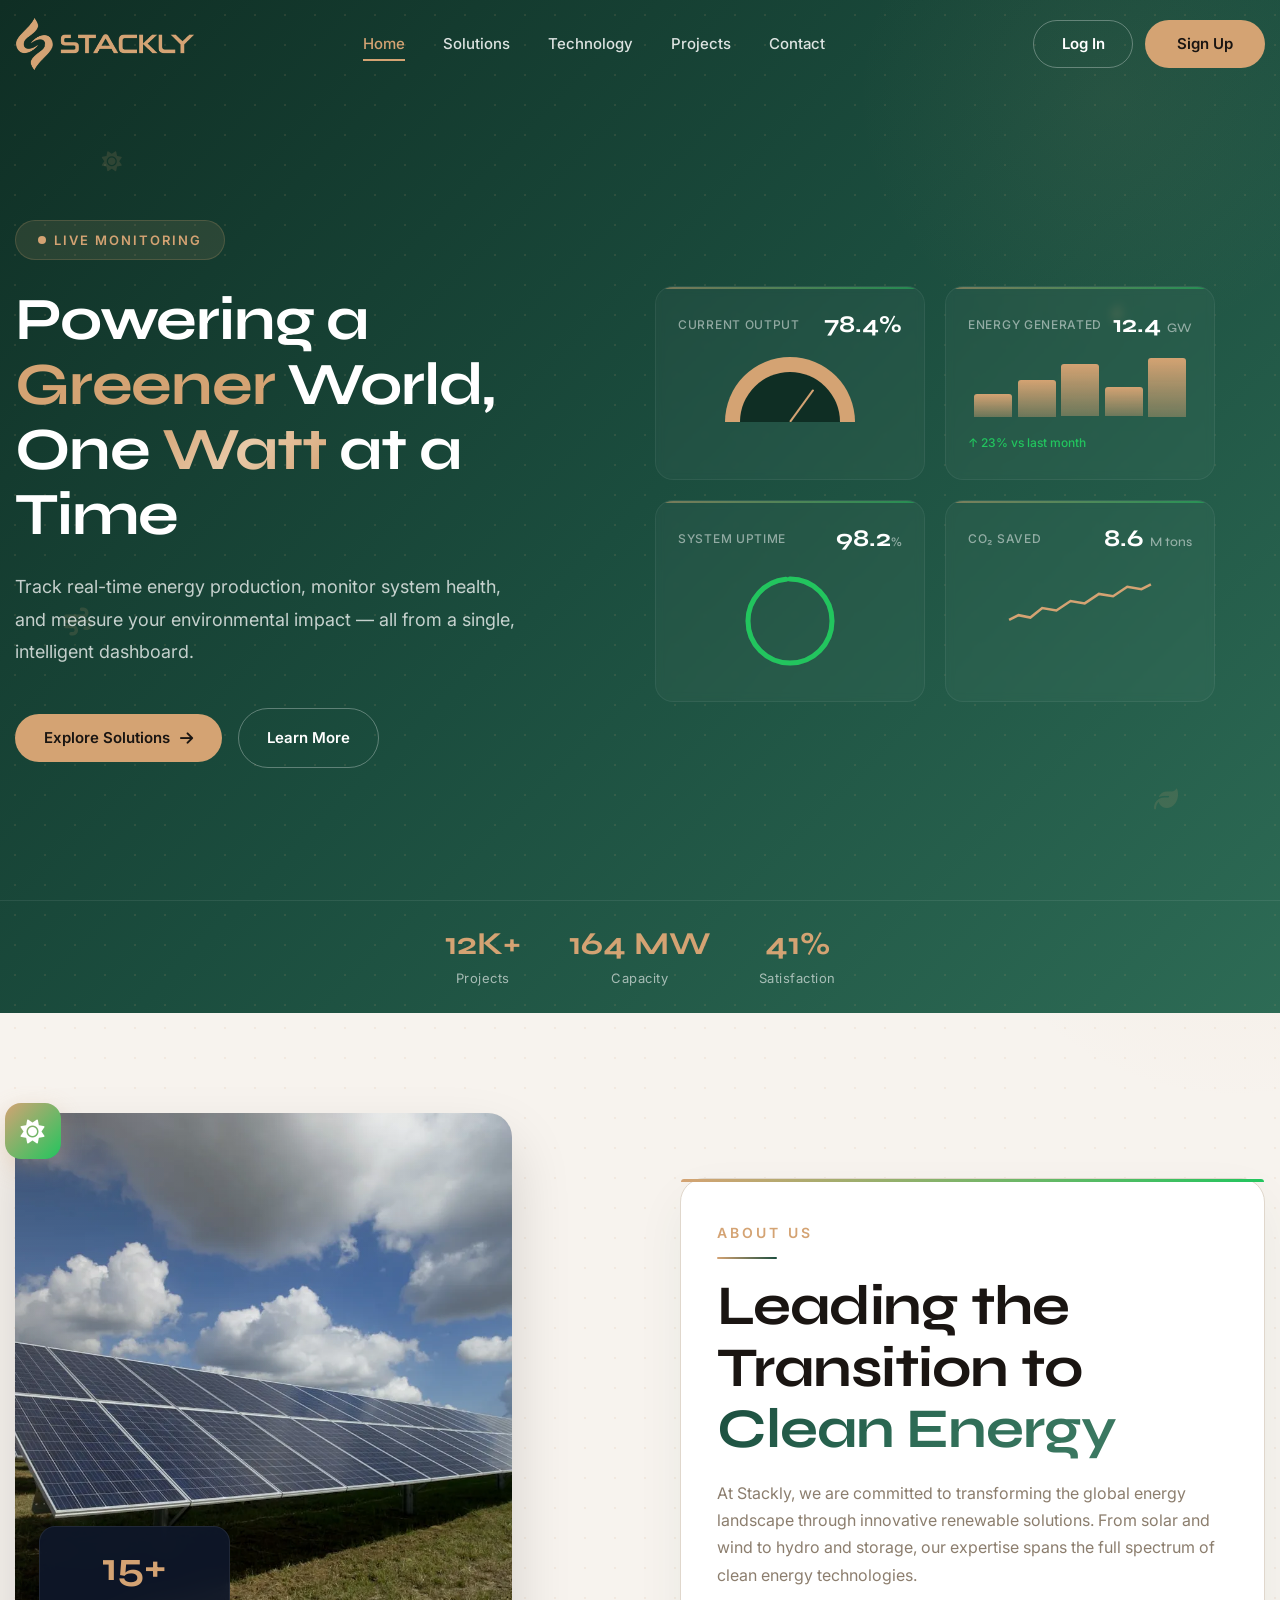
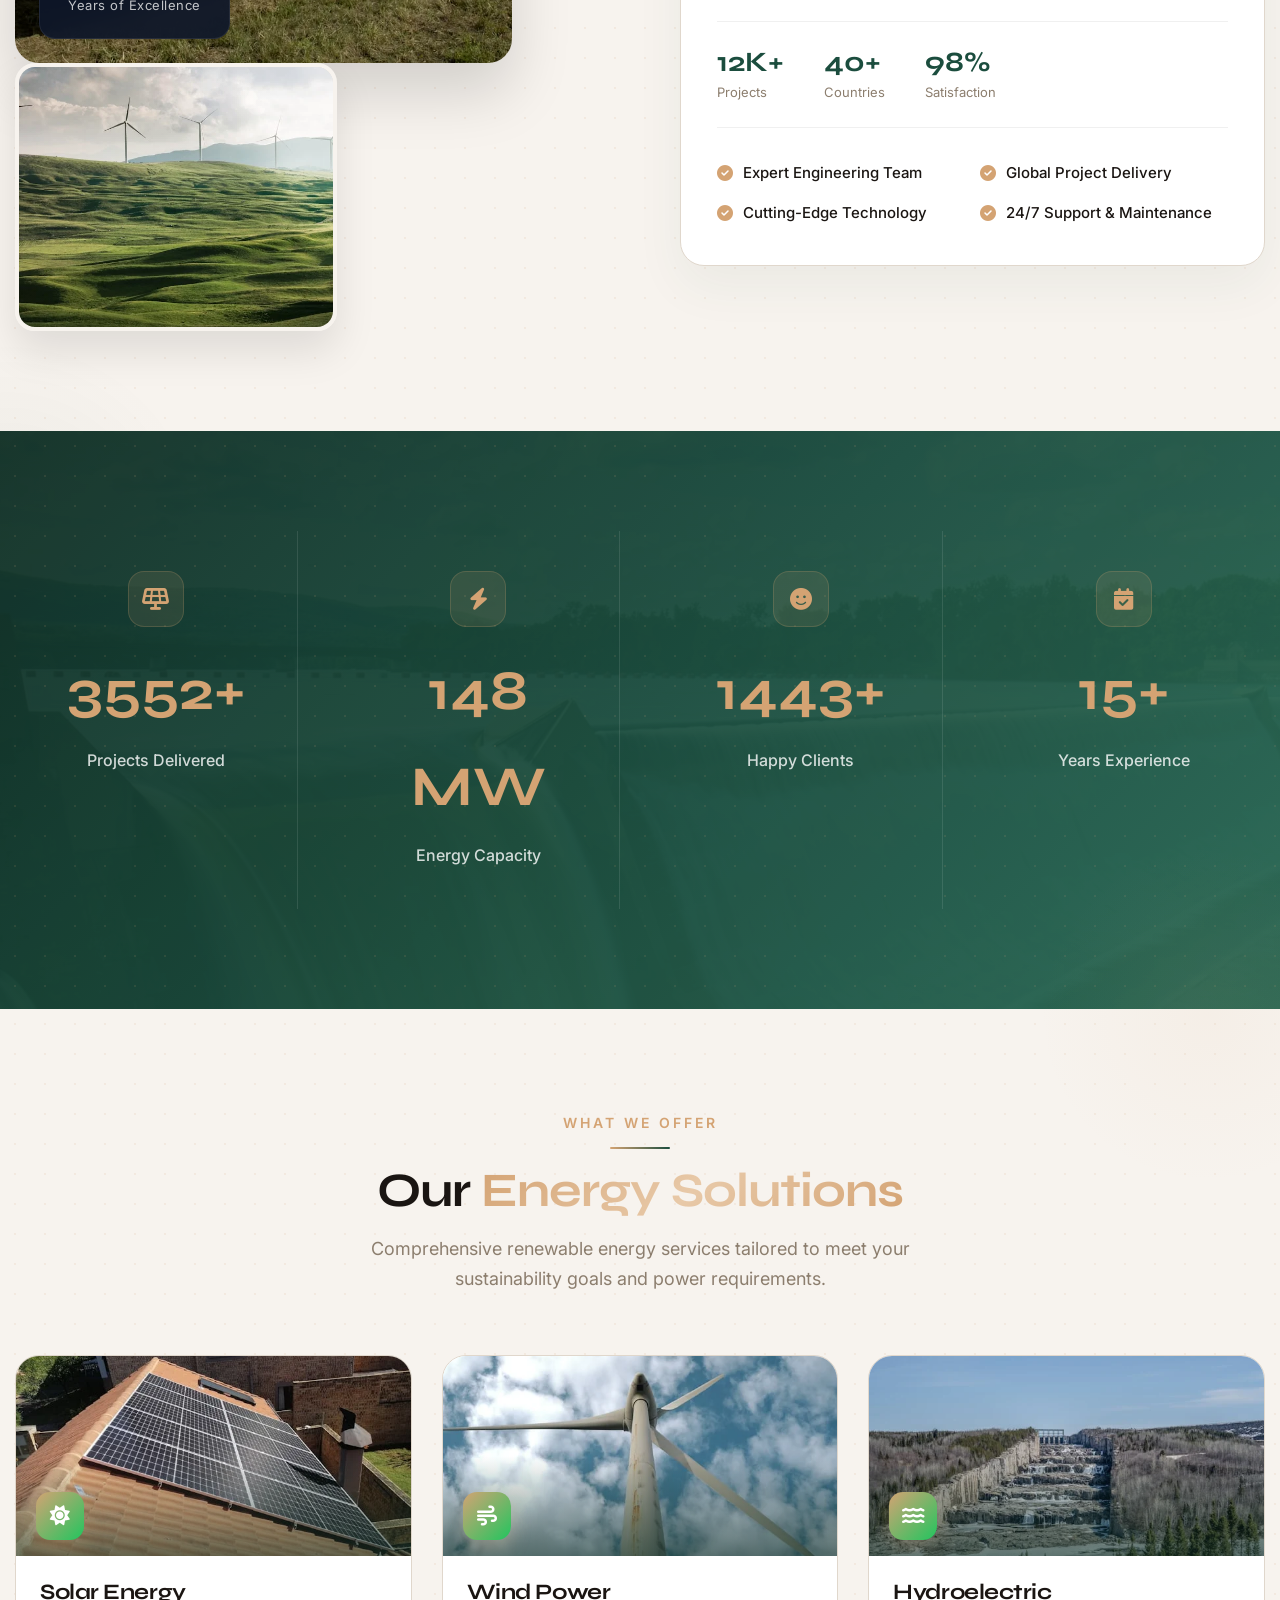
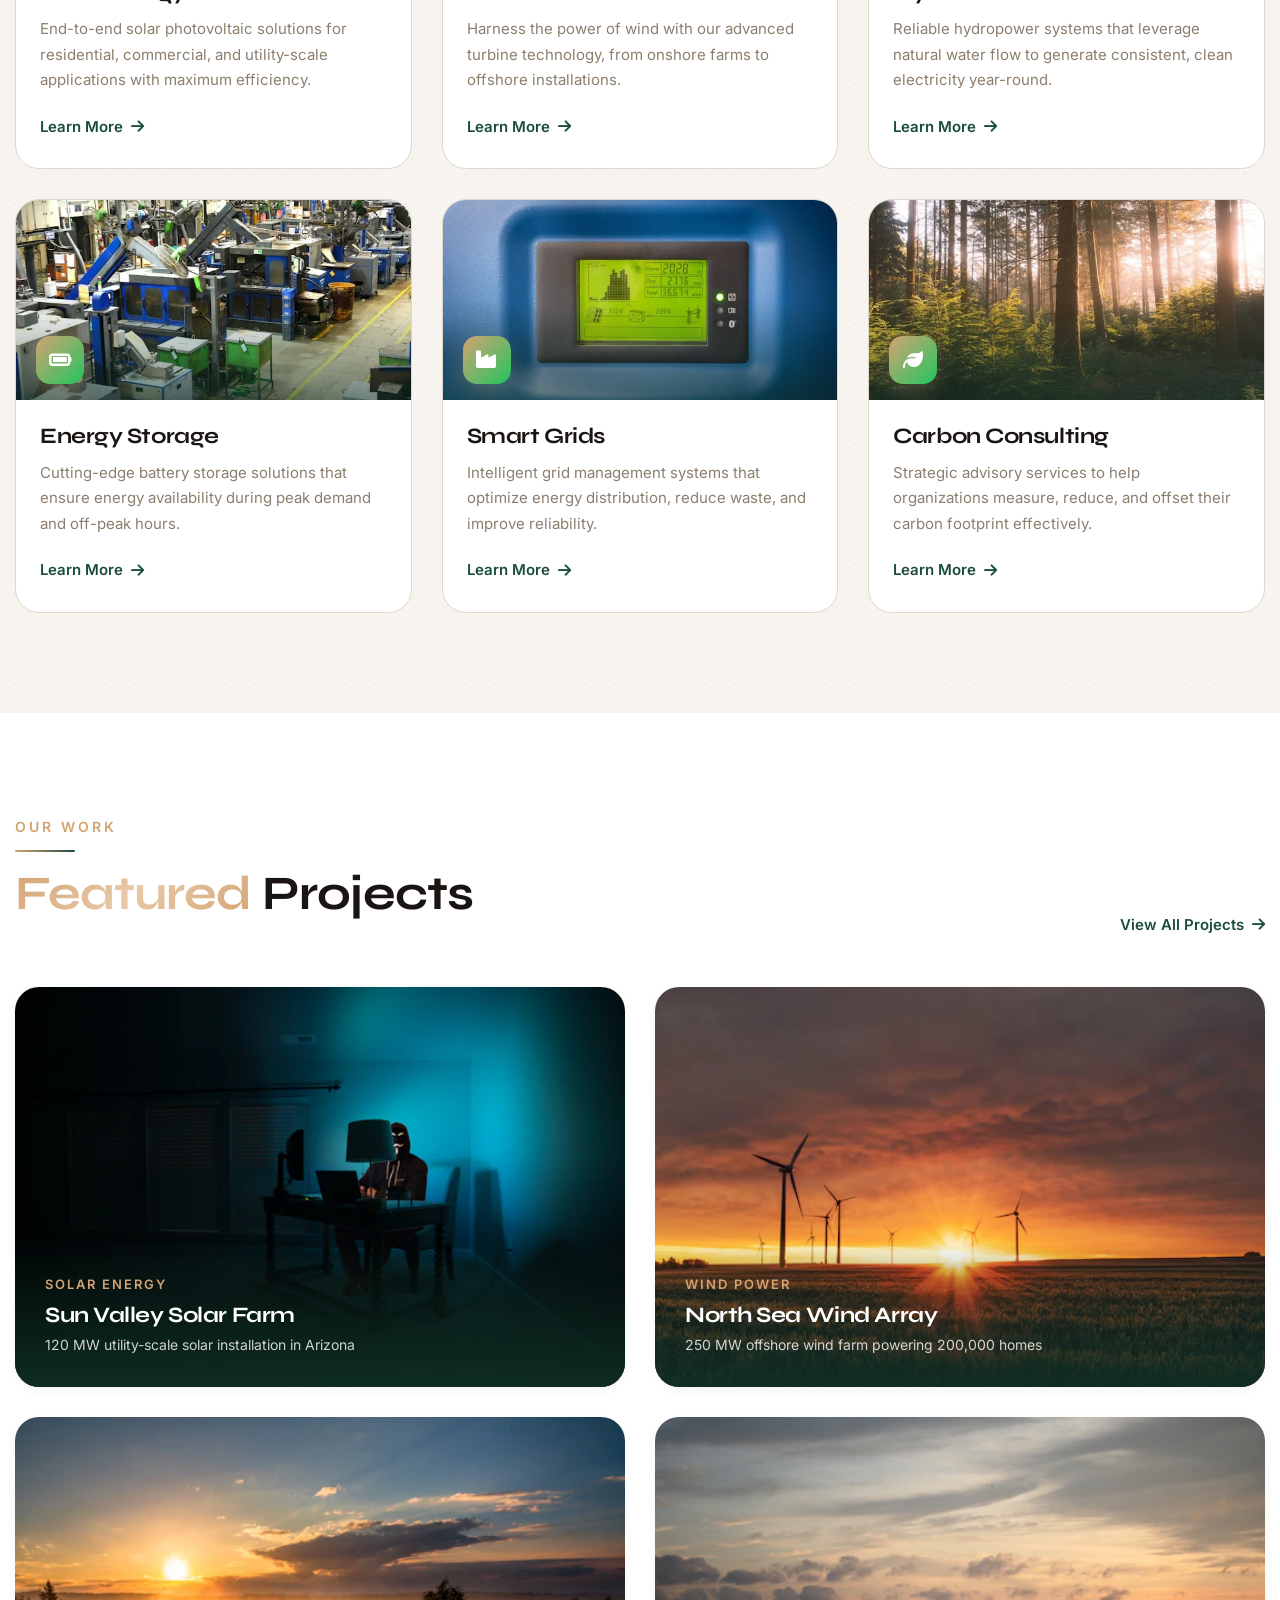
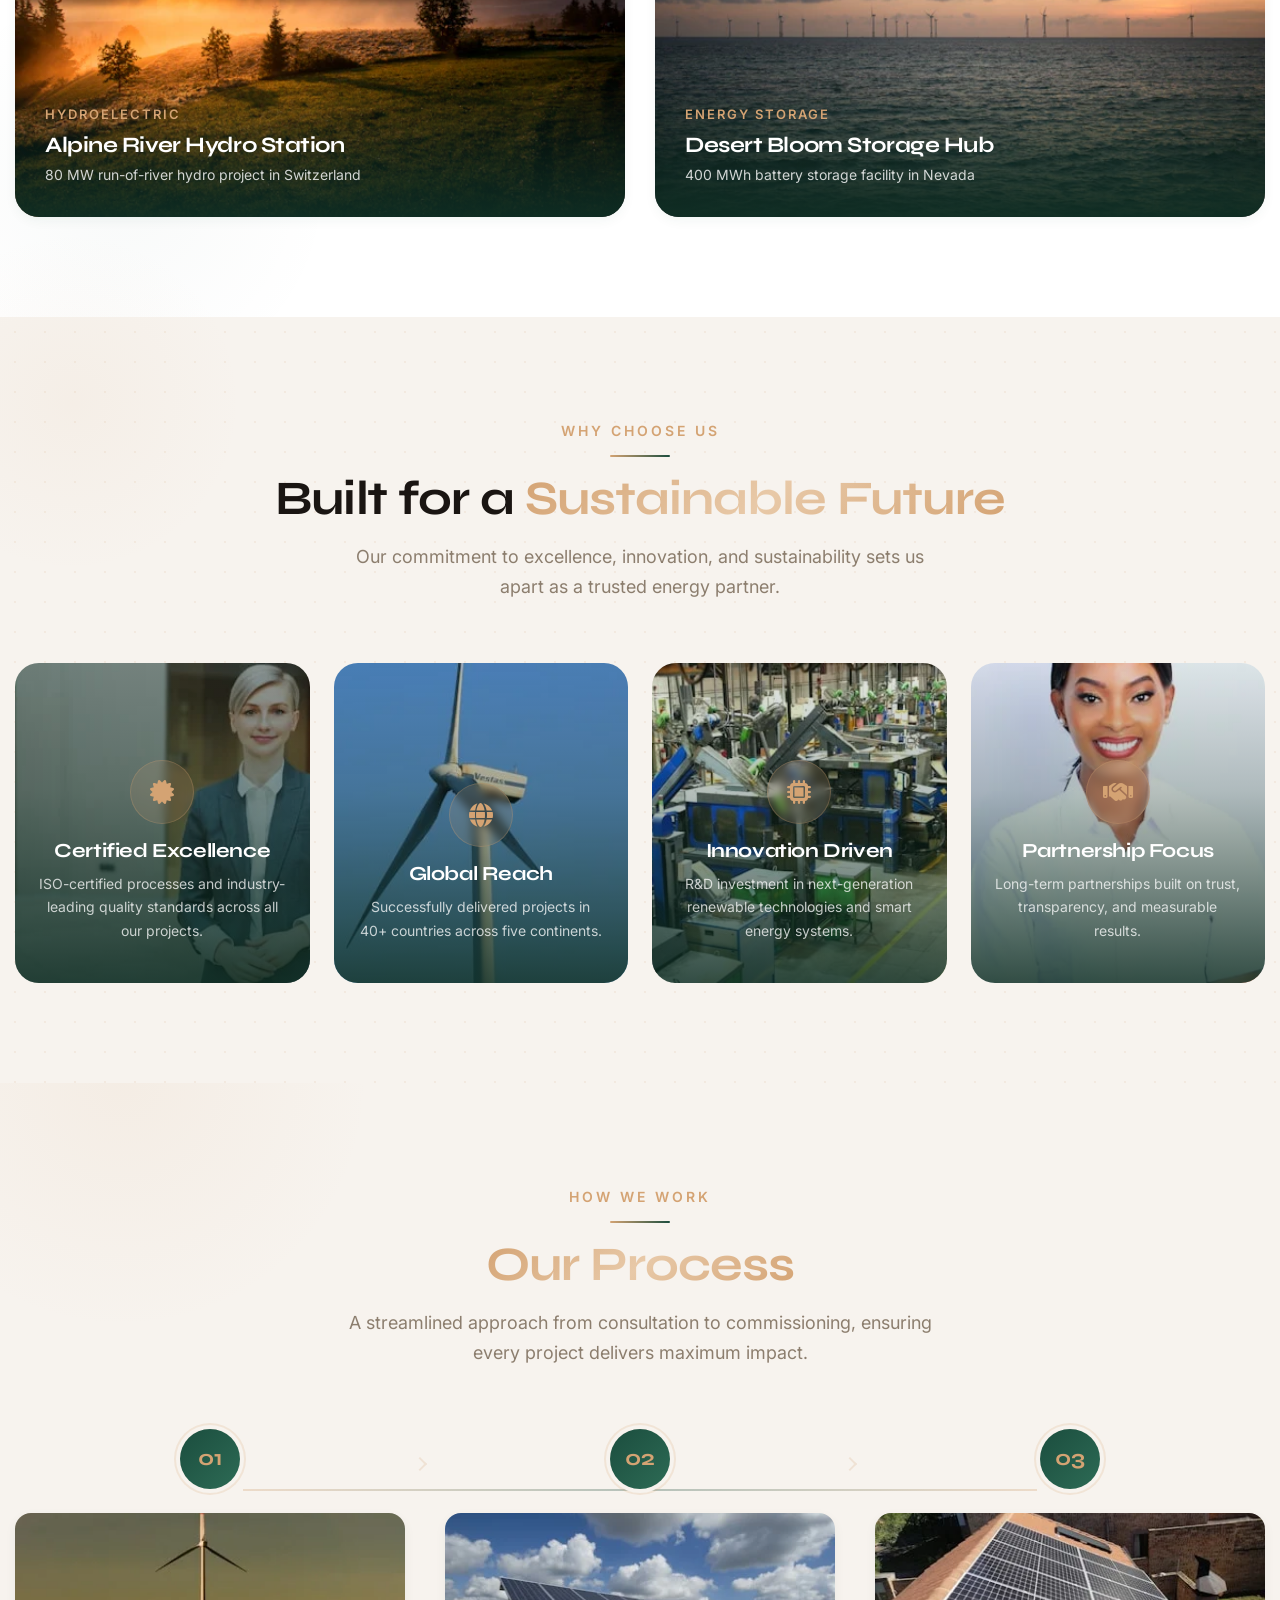
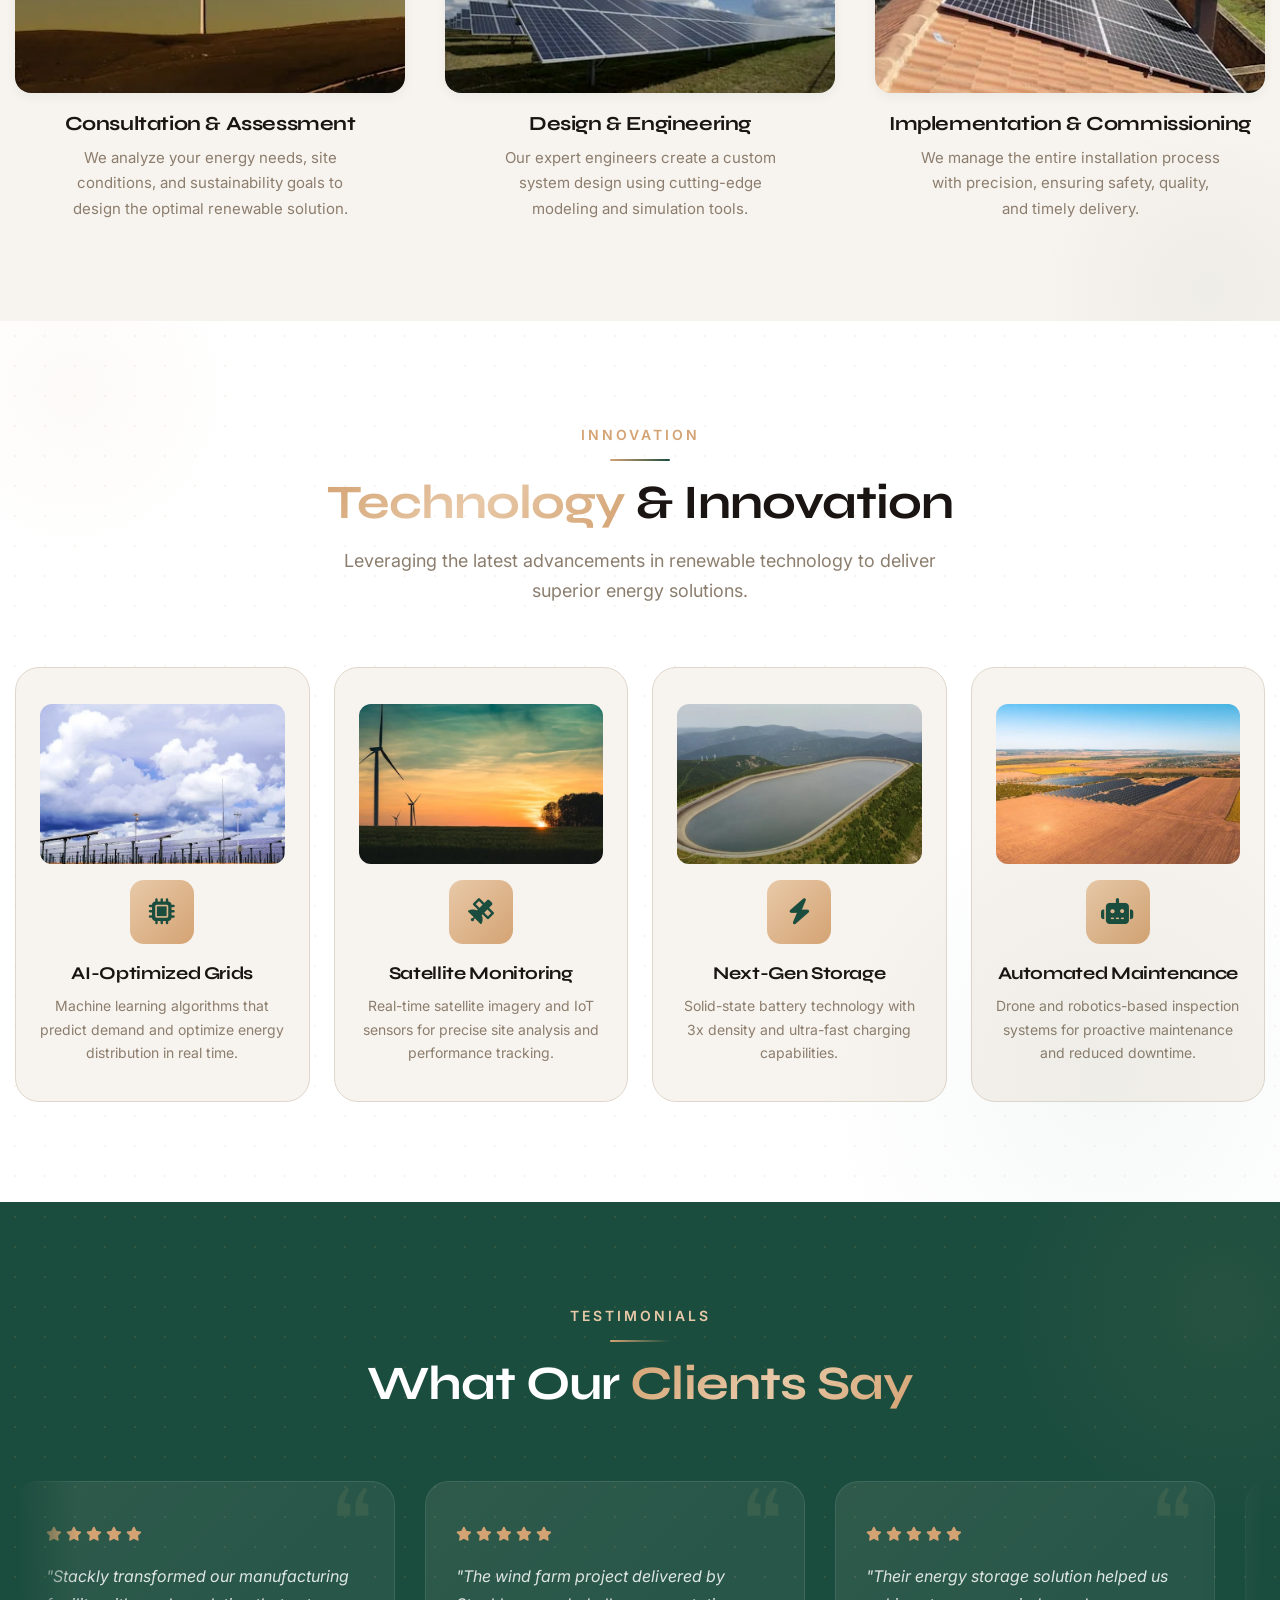
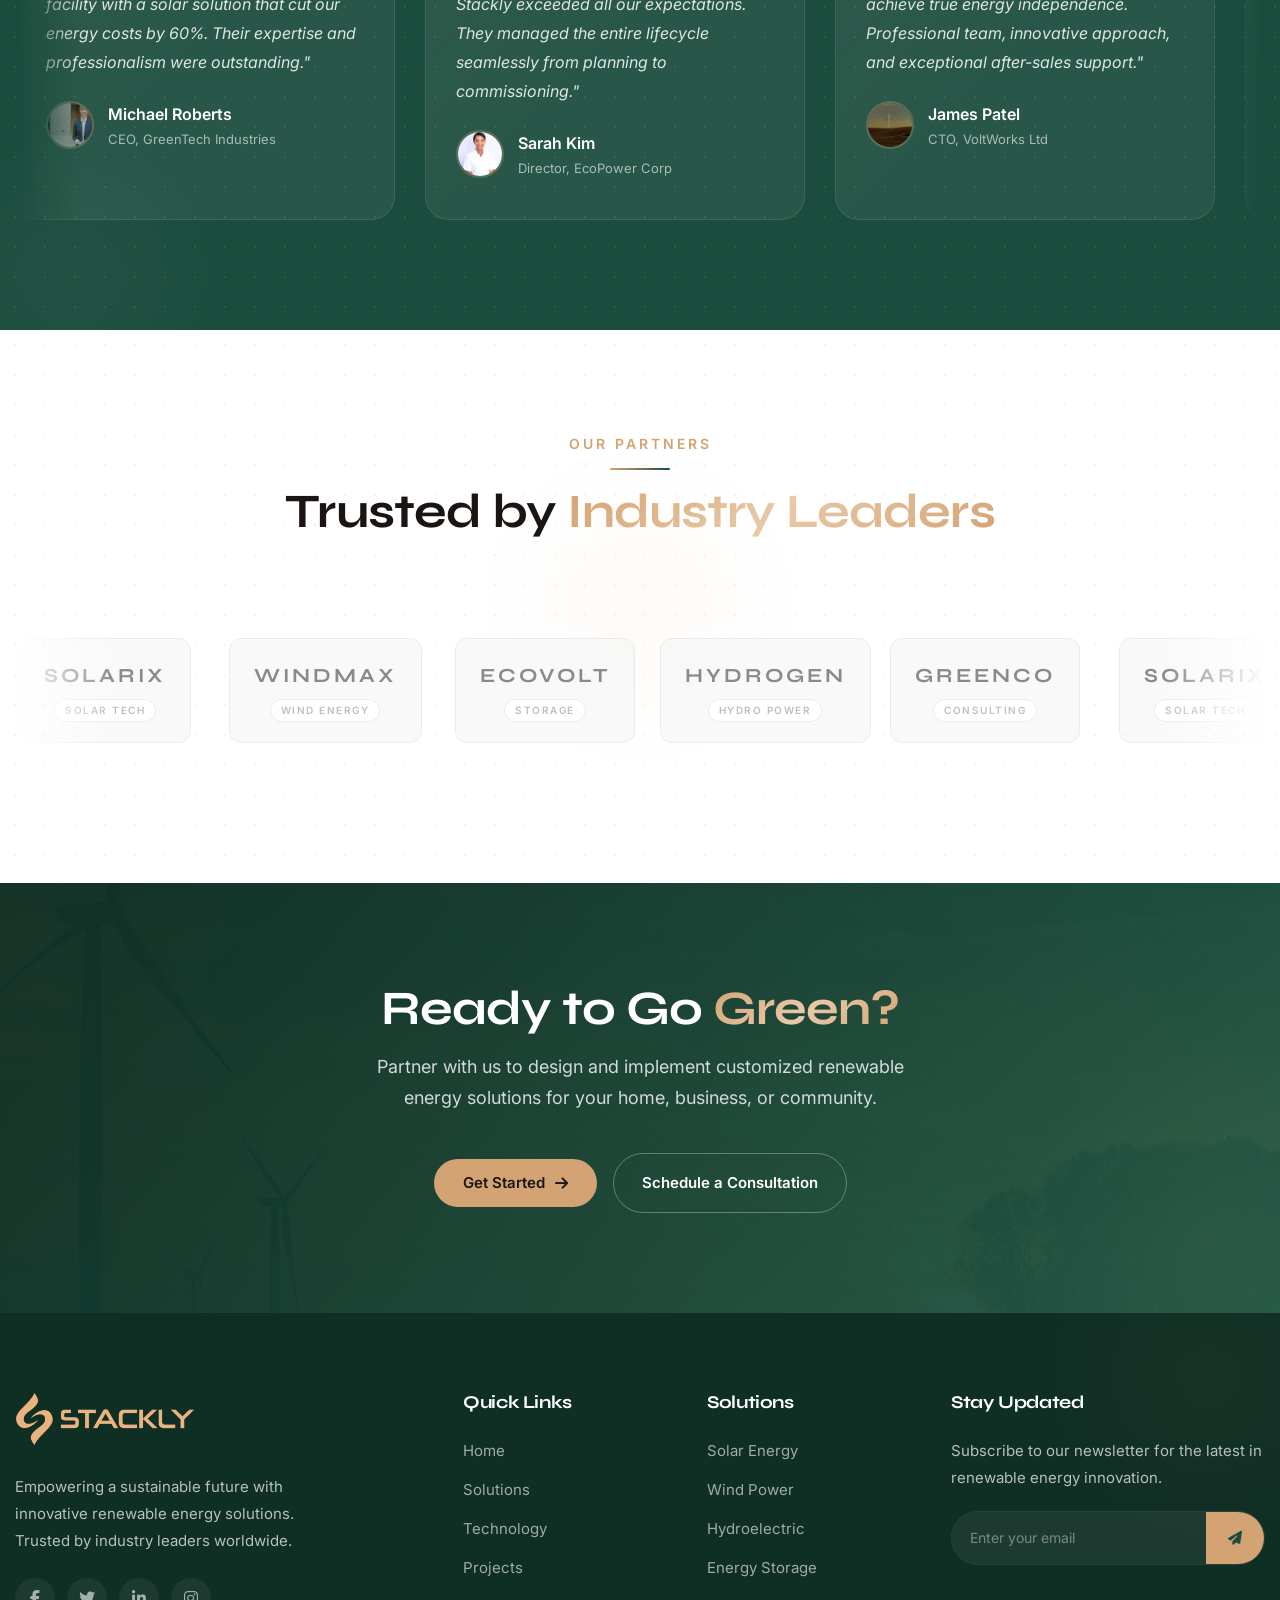
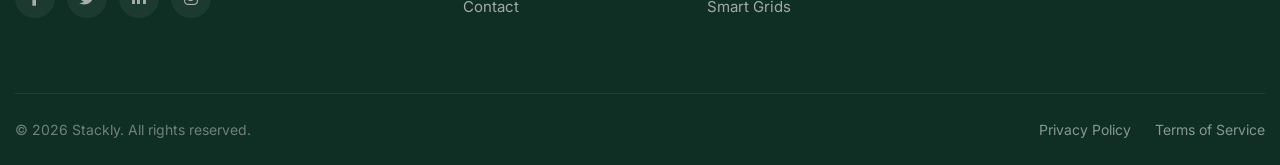
==== commit a1bc3cf2: "Testers Bug fix" ====
--- a/index.html
+++ b/index.html
@@ -774,8 +774,8 @@
                 <div class="footer__bottom">
                     <span>&copy; 2026 Stackly. All rights reserved.</span>
                     <div>
-                        <a href="#">Privacy Policy</a>
-                        <a href="#">Terms of Service</a>
+                        <a href="404.html">Privacy Policy</a>
+                        <a href="404.html">Terms of Service</a>
                     </div>
                 </div>
             </div>
--- a/assets/css/style.css
+++ b/assets/css/style.css
@@ -967,7 +967,7 @@
 
 .projects__grid {
     display: grid;
-    grid-template-columns: repeat(2, 1fr);
+    grid-template-columns: repeat(auto-fit, minmax(450px, 1fr));
     gap: 30px;
 }
 
@@ -1023,10 +1023,7 @@
     opacity: 0.8;
 }
 
-.project__card:nth-child(1) { grid-column: 1 / 2; }
-.project__card:nth-child(2) { grid-column: 2 / 3; }
-.project__card:nth-child(3) { grid-column: 1 / 2; }
-.project__card:nth-child(4) { grid-column: 2 / 3; }
+
 
 .project__img {
     width: 100%;
@@ -1045,7 +1042,7 @@
 
 .features__grid {
     display: grid;
-    grid-template-columns: repeat(4, 1fr);
+    grid-template-columns: repeat(auto-fit, minmax(280px, 1fr));
     gap: 24px;
 }
 
@@ -2300,9 +2297,13 @@
     .about__image-frame--alt .about__img { height: 200px; }
     .about__media { min-height: auto; }
     .services__grid { grid-template-columns: 1fr 1fr; }
-    .projects__grid { grid-template-columns: 1fr; }
     .project__img { height: 280px; }
-    .features__grid { grid-template-columns: 1fr 1fr; }
+    .features__grid { gap: 20px; }
+    .features__item { min-height: 280px; }
+    .features__item-content { min-height: 280px; padding: 32px 20px; }
+    .features__item-icon { width: 56px; height: 56px; font-size: 22px; }
+    .features__item-content h4 { font-size: 18px; }
+    .features__item-content p { font-size: 14px; }
     .partners__grid { gap: 30px; }
     .partners__grid .partners__item { width: 150px; }
 
@@ -2345,7 +2346,7 @@
     .hero__actions .primary-btn,
     .hero__actions .secondary-btn { min-width: 0; padding: 14px 24px; font-size: 14px; }
     .services__grid { grid-template-columns: 1fr; }
-    .features__grid { grid-template-columns: 1fr; }
+    .features__grid { gap: 20px; }
     .stats__grid { grid-template-columns: 1fr 1fr; }
     .partners__grid .partners__item { width: 140px; }
     .about__features { grid-template-columns: 1fr; }
@@ -2695,10 +2696,20 @@
     .service__card-body h3 { font-size: 14px; }
     .service__card-body p { font-size: 12px; }
     .service__card .service__icon { width: 30px; height: 30px; font-size: 12px; bottom: 8px; left: 12px; border-radius: 8px; }
+    .features__grid { gap: 8px; }
     .features__item { min-height: 150px; }
     .features__item-content { min-height: 150px; padding: 16px 12px; }
     .features__item-icon { width: 36px; height: 36px; font-size: 14px; margin-bottom: 8px; }
     .features__item-content h4 { font-size: 13px; }
     .features__item-content p { font-size: 11px; }
     .testimonial__avatar { width: 32px; height: 32px; border-width: 1.5px; }
-}
+
+    .projects__header { margin-bottom: 16px; gap: 8px; }
+    .projects__grid { gap: 8px; }
+    .project__card img,
+    .project__img { height: 120px; }
+    .project__info { padding: 8px 10px; }
+    .project__info span { font-size: 8px; letter-spacing: 0.5px; margin-bottom: 4px; }
+    .project__info h3 { font-size: 12px; margin-bottom: 2px; }
+    .project__info p { font-size: 10px; }
+}
--- a/assets/css/header.css
+++ b/assets/css/header.css
@@ -223,8 +223,8 @@
         position: fixed;
         top: 0;
         right: -100%;
-        width: 340px;
-        max-width: 90%;
+        width: 100%;
+        max-width: 100%;
         height: 100vh;
         background: var(--cream);
         padding: 30px;
@@ -296,7 +296,6 @@
 }
 
 @media (max-width: 767px) {
-    .nav__menu { width: 100%; max-width: 100%; }
     .logo img { max-width: 140px; }
 }
 
